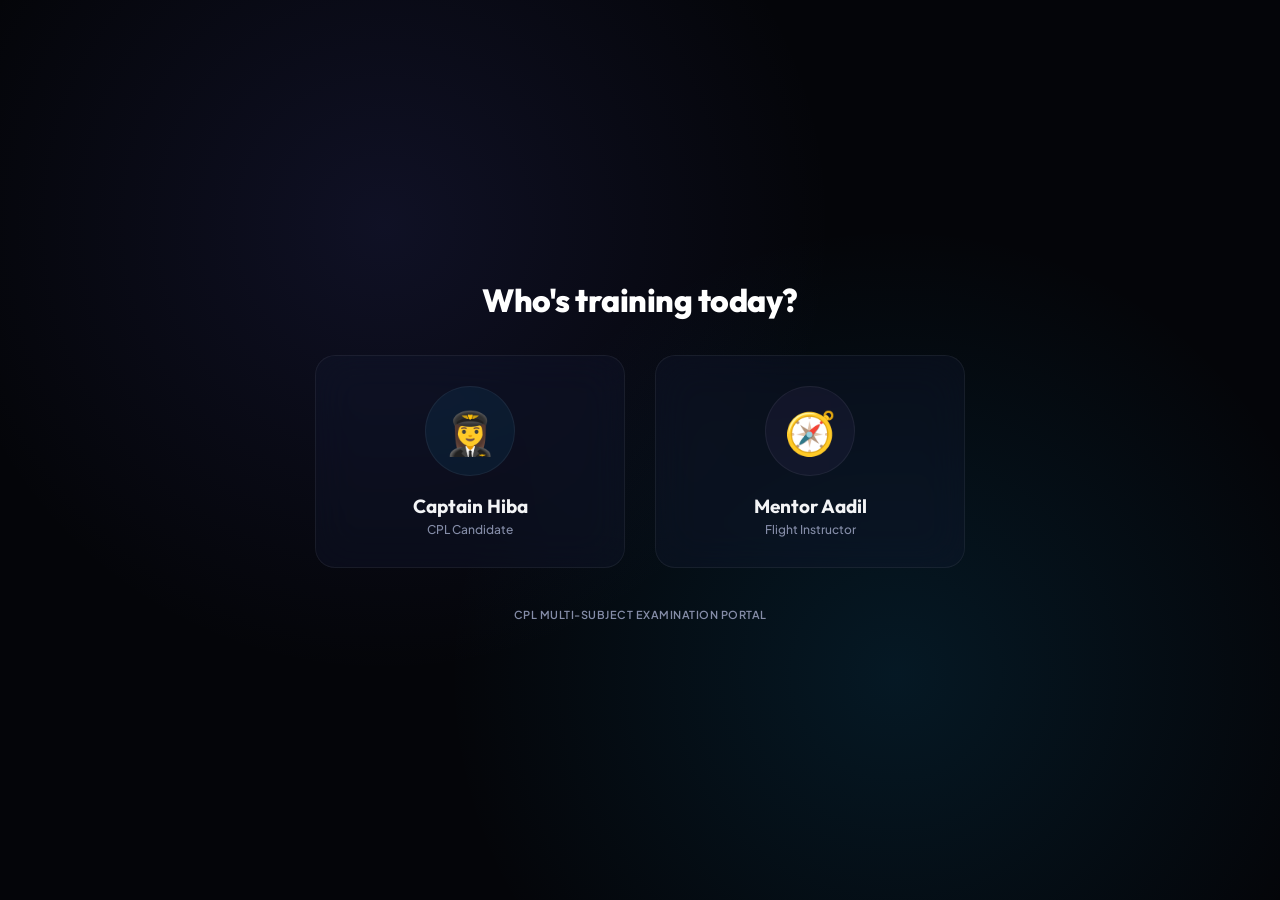
==== index.html @ aece8001 "feat: Met chapter tiles, Take a Test/Read Notes slider, Humidity notes + 25 questions - New Subject " ====
<!DOCTYPE html>
<html lang="en">
<head>
  <meta charset="UTF-8" />
  <meta name="viewport" content="width=device-width, initial-scale=1.0, maximum-scale=1.0" />
  <title>Hiba's CPL Multi-Subject Prep Portal</title>
  <meta name="description" content="Dedicated CPL exam training dashboard for Captain Hiba." />
  <link rel="preconnect" href="https://fonts.googleapis.com" />
  <link href="https://fonts.googleapis.com/css2?family=Outfit:wght@300;400;500;600;700;800&family=Plus+Jakarta+Sans:wght@300;400;500;600;700;800&display=swap" rel="stylesheet" />
  <link rel="stylesheet" href="style.css" />
</head>
<body class="subject-mode-met">

<!-- ───────── 1. PROFILE SELECTION SCREEN ───────── -->
<div class="profile-screen" id="profileScreen">
  <div class="profile-backdrop-blur"></div>
  <div class="profile-content">
    <h1 class="profile-title">Who's training today?</h1>
    <div class="profile-grid">
      <!-- Profile: Captain Hiba -->
      <div class="profile-card" id="profileCardHiba">
        <div class="avatar-wrap hiba-avatar">
          <span class="avatar-emoji">👩‍✈️</span>
        </div>
        <h3 class="profile-name">Captain Hiba</h3>
        <p class="profile-role">CPL Candidate</p>
      </div>

      <!-- Profile: Mentor Aadil -->
      <div class="profile-card" id="profileCardAadil">
        <div class="avatar-wrap aadil-avatar">
          <span class="avatar-emoji">🧭</span>
        </div>
        <h3 class="profile-name">Mentor Aadil</h3>
        <p class="profile-role">Flight Instructor</p>
      </div>
    </div>
    <div class="profile-footer">
      <p>CPL Multi-Subject Examination Portal</p>
    </div>
  </div>
</div>

<!-- ───────── 2. CAPTAIN HIBA'S DASHBOARD ───────── -->
<div class="dashboard-layout hidden" id="hibaDashboard">
  <header class="dash-header">
    <div class="header-profile-badge">
      <span class="badge-avatar">👩‍✈️</span>
      <div>
        <p class="badge-title">Captain Hiba</p>
        <p class="badge-sub">CPL Cockpit Deck</p>
      </div>
    </div>
    <div class="header-actions">
      <button class="settings-gear-btn" id="dashHomeBtn" title="Switch User">🏠 Switch User</button>
      <button class="settings-gear-btn" id="dashSettingsBtn" title="Settings">⚙️ Settings</button>
    </div>
  </header>

  <main class="dash-main">
    <!-- TARGETED BATCH 8 EXAM NOTICE (Top Notification) -->
    <section class="notification-card" id="batch8NoticeCard">
      <div class="nc-badge">📅 TODAY'S FLIGHT TEST</div>
      <h2>Batch 8 Portion Exam</h2>
      <p class="nc-time">Time: July 4, 2026 | 09:00 AM - 11:00 AM (IST)</p>
      
      <div class="exam-countdown-wrapper">
        <p class="cd-title">COUNTDOWN TO DEPARTURE</p>
        <div class="exam-countdown" id="examCountdown">
          <div class="countdown-unit">
            <span class="countdown-val" id="cdHours">00</span>
            <span class="countdown-lbl">Hours</span>
          </div>
          <span class="countdown-separator">:</span>
          <div class="countdown-unit">
            <span class="countdown-val" id="cdMins">00</span>
            <span class="countdown-lbl">Mins</span>
          </div>
          <span class="countdown-separator">:</span>
          <div class="countdown-unit">
            <span class="countdown-val" id="cdSecs">00</span>
            <span class="countdown-lbl">Secs</span>
          </div>
        </div>
      </div>
      <div class="nc-divider"></div>
      
      <div class="nc-portion-grid">
        <div class="nc-portion-item">
          <span class="nc-icon">🧭</span>
          <div>
            <h4>General Navigation (Nav)</h4>
            <p>Sensors &amp; Pressure Instruments, Earth Geometry, Departure, Time, Convergency</p>
          </div>
        </div>
        <div class="nc-portion-item">
          <span class="nc-icon">📜</span>
          <div>
            <h4>Air Regulations (Reg)</h4>
            <p>ICAO Orgs, Conventions, Airworthiness, Personnel Licensing, Rules of the Air, Aerodromes</p>
          </div>
        </div>
        <div class="nc-portion-item">
          <span class="nc-icon">🌦️</span>
          <div>
            <h4>Aviation Meteorology (Met)</h4>
            <p>Atmosphere, Temperature, Air Density</p>
          </div>
        </div>
        <div class="nc-portion-item">
          <span class="nc-icon">🔧</span>
          <div>
            <h4>Technical General (Tech)</h4>
            <p>Vortices, Induced Drag, Wake Turbulence, Ground Effect, Drag Curves, Boundary Layer</p>
          </div>
        </div>
      </div>
      
      <button class="targeted-prep-btn" id="btnTargetedPrep">⚡ Start Targeted Exam Prep</button>
    </section>

    <!-- Quick Overall Metrics -->
    <section class="metrics-grid">
      <div class="metric-card">
        <span class="metric-val" id="dashHibaAccuracy">—</span>
        <span class="metric-lbl">Overall Accuracy</span>
      </div>
      <div class="metric-card">
        <span class="metric-val" id="dashHibaMastery">0 / 0</span>
        <span class="metric-lbl">Total Completed</span>
      </div>
    </section>

    <!-- SELECT STUDY SUBJECT -->
    <section class="subjects-section">
      <h3 class="section-title">Select Study Subject</h3>
      <div class="subjects-grid">
        <div class="subject-card" data-subject="nav" id="subCardNav">
          <div class="sc-avatar nav-subject">🧭</div>
          <h4>Navigation</h4>
          <p class="sc-count" id="subCountNav">30 Questions</p>
        </div>
        <div class="subject-card" data-subject="reg" id="subCardReg">
          <div class="sc-avatar reg-subject">📜</div>
          <h4>Regulations</h4>
          <p class="sc-count" id="subCountReg">30 Questions</p>
        </div>
        <div class="subject-card" data-subject="met" id="subCardMet">
          <div class="sc-avatar met-subject">🌦️</div>
          <h4>Meteorology</h4>
          <p class="sc-count" id="subCountMet">126 Questions</p>
        </div>
        <div class="subject-card" data-subject="tech" id="subCardTech">
          <div class="sc-avatar tech-subject">🔧</div>
          <h4>Technical</h4>
          <p class="sc-count" id="subCountTech">20 Questions</p>
        </div>
      </div>
    </section>

    <!-- CHAPTERS ACCORDION (for non-met subjects) -->
    <section class="chapters-section hidden" id="chaptersSection">
      <h3 class="section-title" id="chaptersTitle">Chapter focus</h3>
      <div class="chapter-chips-grid" id="chapterChipsContainer">
        <!-- Dynamically injected chips -->
      </div>
    </section>
  </main>
</div>

<!-- ───────── 2b. SUBJECT DETAIL VIEW (Met Chapters) ───────── -->
<div class="dashboard-layout hidden" id="subjectDetailPanel">
  <header class="dash-header">
    <button class="back-nav-btn" id="subjectBackBtn">← Back</button>
    <div class="header-profile-badge">
      <span class="badge-avatar" id="subjectDetailIcon">🌦️</span>
      <div>
        <p class="badge-title" id="subjectDetailTitle">Aviation Meteorology</p>
        <p class="badge-sub" id="subjectDetailSub">Select a chapter to study</p>
      </div>
    </div>
    <div class="header-actions">
      <button class="settings-gear-btn" id="subjectDetailHomeBtn">🏠</button>
    </div>
  </header>

  <main class="dash-main subject-detail-main">
    <!-- MODE SLIDER -->
    <div class="mode-slider-wrapper">
      <div class="mode-slider" id="modeSlider">
        <button class="mode-btn active" id="modeTestBtn" data-mode="test">
          <span class="mode-icon">🎯</span>
          <span>Take a Test</span>
        </button>
        <button class="mode-btn" id="modeNotesBtn" data-mode="notes">
          <span class="mode-icon">📖</span>
          <span>Read Notes</span>
        </button>
        <div class="mode-slider-thumb" id="modeSliderThumb"></div>
      </div>
      <p class="mode-hint" id="modeHint">Click a chapter to start a practice test</p>
    </div>

    <!-- CHAPTER TILES GRID -->
    <div class="chapter-tiles-grid" id="chapterTilesGrid">
      <!-- Dynamically injected by JS -->
    </div>
  </main>
</div>

<!-- ───────── 2c. NOTES READER PANEL ───────── -->
<div class="notes-reader-overlay hidden" id="notesReaderPanel">
  <div class="notes-reader-header">
    <button class="notes-reader-back" id="notesReaderBack">← Back to Chapters</button>
    <div class="notes-reader-title-wrap">
      <span class="notes-reader-icon" id="notesReaderIcon">💧</span>
      <div>
        <h2 class="notes-reader-title" id="notesReaderTitle">Humidity</h2>
        <p class="notes-reader-sub">Aviation Meteorology</p>
      </div>
    </div>
    <button class="notes-reader-test-btn" id="notesReaderStartTest">🎯 Take Test on This Chapter</button>
  </div>
  <div class="notes-reader-body" id="notesReaderBody">
    <!-- Content injected by JS -->
  </div>
</div>


<!-- ───────── 3. MENTOR AADIL'S PORTAL ───────── -->
<div class="dashboard-layout hidden" id="aadilDashboard">
  <header class="dash-header">
    <div class="header-profile-badge">
      <span class="badge-avatar">🧭</span>
      <div>
        <p class="badge-title">Mentor Aadil</p>
        <p class="badge-sub">Flight Analytics Console</p>
      </div>
    </div>
    <div class="header-actions">
      <button class="settings-gear-btn" id="mentorHomeBtn" title="Switch User">🏠 Switch User</button>
      <button class="settings-gear-btn" id="mentorSettingsBtn" title="Settings">⚙️ Settings</button>
    </div>
  </header>

  <main class="dash-main">
    <!-- Hiba's Summary Stats -->
    <section class="metrics-grid">
      <div class="metric-card">
        <span class="metric-val" id="mentorAccuracy">—</span>
        <span class="metric-lbl">Hiba's Accuracy</span>
      </div>
      <div class="metric-card">
        <span class="metric-val" id="mentorTotalAttempts">0</span>
        <span class="metric-lbl">Total Attempts</span>
      </div>
      <div class="metric-card">
        <span class="metric-val" id="mentorCorrectAnswers">0</span>
        <span class="metric-lbl">Correct Answers</span>
      </div>
    </section>

    <div class="mentor-details-grid">
      <!-- Performance by Subject -->
      <section class="mentor-section">
        <h3 class="section-title">Accuracy by Subject</h3>
        <div class="chapter-progress-list" id="mentorSubjectList">
          <!-- Dynamically populated by JS -->
        </div>
      </section>

      <!-- Activity Calendar (How often she does this) -->
      <section class="mentor-section">
        <h3 class="section-title">Daily Effort Levels</h3>
        <div class="activity-log-list" id="mentorActivityList">
          <!-- Dynamically populated by JS -->
        </div>
      </section>
    </div>

    <!-- Chronological Question Log -->
    <section class="mentor-section full-width">
      <h3 class="section-title">Hiba's Attempt History Log</h3>
      <div class="table-wrap">
        <table class="history-table">
          <thead>
            <tr>
              <th>Timestamp</th>
              <th>Subject</th>
              <th>Question</th>
              <th>Status</th>
            </tr>
          </thead>
          <tbody id="mentorHistoryBody">
            <!-- Dynamically populated by JS -->
          </tbody>
        </table>
      </div>
    </section>
  </main>
</div>

<!-- ───────── 4. EXAMINATION SYSTEM ───────── -->
<div class="app-shell hidden" id="examPanel">

  <!-- TOP BAR -->
  <header class="topbar">
    <button class="hamburger" id="hamburger" aria-label="Open menu">
      <span></span><span></span><span></span>
    </button>
    <div class="topbar-title">
      <span id="subjectLabel">Meteorology</span>
      <span class="divider">/</span>
      <span id="sectionLabel">All Chapters</span>
    </div>
    <button class="home-icon-btn" id="exitExamBtn" title="Back to Dashboard">🏠</button>
    <button class="settings-gear-btn icon-only" id="examSettingsBtn" title="Settings">⚙️</button>
    <div class="topbar-score">
      <span id="topScore">0/0</span>
    </div>
  </header>

  <!-- PROGRESS BAR -->
  <div class="progress-wrap">
    <div class="progress-bar" id="progressBar"></div>
  </div>

  <!-- MAIN CONTENT -->
  <main class="main-content">

    <!-- QUESTION PANEL -->
    <section class="question-panel" id="questionPanel">
      <div class="q-meta">
        <span class="q-badge" id="qBadge">Q 1</span>
        <span class="q-topic-tag" id="qTopicTag">Atmosphere</span>
      </div>

      <p class="question-text" id="questionText">Loading question…</p>

      <div class="options-list" id="optionsList">
        <!-- Options injected by JS -->
      </div>

      <div class="feedback-strip" id="feedbackStrip" style="display:none"></div>

      <div class="action-row">
        <button class="btn-skip" id="skipBtn">⏭ Skip Question</button>
        <button class="btn-next" id="nextBtn" style="display:none">Next Question →</button>
      </div>
    </section>

    <!-- NOTES PANEL (explains correct answer) -->
    <aside class="notes-panel" id="notesPanel" style="display:none">
      <div class="notes-header">
        <span>📝 Explanatory flight log notes</span>
        <button class="notes-close" id="notesClose">✕</button>
      </div>
      <div class="notes-body" id="notesBody"></div>
    </aside>

  </main>

  <!-- STATS BAR (bottom on mobile) -->
  <footer class="stats-bar">
    <div class="stat-item">
      <span class="stat-val" id="statAnswered">0</span>
      <span class="stat-lbl">Attempted</span>
    </div>
    <div class="stat-item correct">
      <span class="stat-val" id="statCorrect">0</span>
      <span class="stat-lbl">Correct ✓</span>
    </div>
    <div class="stat-item wrong">
      <span class="stat-val" id="statWrong">0</span>
      <span class="stat-lbl">Wrong ✗</span>
    </div>
    <div class="stat-item skip">
      <span class="stat-val" id="statSkipped">0</span>
      <span class="stat-lbl">Skipped</span>
    </div>
  </footer>

  <!-- Floating Reset & Shuffle Button -->
  <button class="float-reset-btn" id="floatResetBtn" title="Reset & Shuffle Session">🔄 Reset &amp; Shuffle</button>
</div>

<!-- ───────── 5. COCKPIT SETTINGS MODAL ───────── -->
<div class="modal-overlay hidden" id="settingsModal">
  <div class="modal-content">
    <div class="modal-header">
      <h3>🛠️ Cockpit Settings</h3>
      <button class="modal-close" id="settingsCloseBtn">✕</button>
    </div>
    <div class="modal-body">
      <!-- Connection Status -->
      <div class="setting-item">
        <span class="setting-label">API Server Status</span>
        <div class="connection-status status-checking" id="connectionStatus">
          <span class="status-dot"></span>
          <span class="status-text">Checking...</span>
        </div>
      </div>
      
      <!-- General actions -->
      <div class="setting-item">
        <span class="setting-label">Profile Operations</span>
        <button class="setting-action-btn" id="settingsSwitchProfileBtn">⇄ Switch User Profile</button>
      </div>

      <div class="setting-item">
        <span class="setting-label">Session Operations</span>
        <button class="setting-action-btn" id="settingsResetBtn">🔄 Reset &amp; Shuffle Active Session</button>
      </div>

      <!-- Danger zone -->
      <div class="setting-item danger-zone">
        <span class="setting-label">Danger Zone</span>
        <button class="setting-action-btn btn-danger" id="settingsHardResetBtn">⚠️ Hard Reset Local Progress</button>
        <button class="setting-action-btn btn-danger hidden" id="settingsClearServerLogsBtn">⚠️ Clear Server Activity Logs</button>
      </div>
    </div>
  </div>
</div>

<!-- ───────── OVERLAY NAVIGATION FOR EXAM SIDEBAR ───────── -->
<div class="overlay" id="overlay"></div>
<nav class="sidebar" id="sidebar">
  <div class="sidebar-header">
    <div class="logo-mark">🌦️</div>
    <div>
      <p class="sidebar-title">CPL Prep Deck</p>
      <p class="sidebar-sub">Captain Hiba's Flight Deck</p>
    </div>
    <button class="close-btn" id="examSidebarClose" aria-label="Close menu">✕</button>
  </div>

  <div class="sidebar-score-card">
    <div class="sc-row">
      <span>Active Session Score</span><span id="nav-score">0 / 0</span>
    </div>
    <div class="sc-row">
      <span>Accuracy Rate</span><span id="nav-acc">—</span>
    </div>
    <div class="sc-row">
      <span>Winning Target</span><span class="pass-badge">70% Minimum</span>
    </div>
  </div>

  <div id="sectionContainer">
    <p class="section-label" id="sectionHeader">CHAPTERS</p>
    <ul class="nav-list" id="examNavList">
      <!-- Injected programmatically based on active subject -->
    </ul>
  </div>

  <p class="section-label">FILTER BY TOPIC</p>
  <div id="examTopicFilters" class="topic-chips"></div>

  <div class="sidebar-footer">
    <button class="home-nav-btn" id="examHomeBtn">🏠 Main Dashboard</button>
    <button class="reset-btn" id="examResetBtn">🔄 Reset Session</button>
  </div>
</nav>

<script src="questions.js"></script>
<script src="app.js"></script>
</body>
</html>
---- style.css ----
/* ────────────────────────────────────────────────────────
   CAPTAIN HIBA'S CPL PREP — SLEEK GLASSMORPHIC STYLES
   ──────────────────────────────────────────────────────── */

*, *::before, *::after { 
  box-sizing: border-box; 
  margin: 0; 
  padding: 0; 
}

/* --- THEME DESIGN SYSTEM --- */
:root {
  --font-title: 'Outfit', 'Plus Jakarta Sans', sans-serif;
  --font-body: 'Plus Jakarta Sans', sans-serif;
  
  --bg-gradient: linear-gradient(145deg, #05060d 0%, #0c0f20 100%);
  --surface: rgba(10, 14, 28, 0.7);
  --card: rgba(18, 23, 46, 0.6);
  --card-hover: rgba(26, 32, 64, 0.8);
  --border: rgba(255, 255, 255, 0.06);
  --border-active: rgba(255, 255, 255, 0.12);
  
  --text: #f3f4f6;
  --muted: #858da8;
  --glass-blur: blur(20px);
  
  --green: #10b981;
  --green-glow: rgba(16, 185, 129, 0.15);
  --red: #ef4444;
  --red-glow: rgba(239, 68, 68, 0.15);
  --yellow: #f59e0b;
  --amber-glow: rgba(245, 158, 11, 0.12);
  
  --radius-lg: 20px;
  --radius-md: 14px;
  --radius-sm: 10px;
  
  --topbar-h: 64px;
  --stats-h: 70px;
  --prog-h: 5px;
  
  --accent: #0ea5e9;
  --accent-rgb: 14, 165, 233;
  --accent-gradient: linear-gradient(135deg, #0ea5e9 0%, #22d3ee 100%);
  --accent-glow: rgba(14, 165, 233, 0.25);
}

/* --- CORE ELEMENTS --- */
html, body { 
  height: 100dvh; 
  background: #04050a;
  background-image: var(--bg-gradient);
  color: var(--text); 
  font-family: var(--font-body); 
  overflow: hidden; 
  -webkit-font-smoothing: antialiased;
}

.hidden {
  display: none !important;
}

/* --- SCROLLBAR --- */
::-webkit-scrollbar {
  width: 6px;
  height: 6px;
}
::-webkit-scrollbar-track {
  background: transparent;
}
::-webkit-scrollbar-thumb {
  background: rgba(255, 255, 255, 0.1);
  border-radius: 10px;
}
::-webkit-scrollbar-thumb:hover {
  background: rgba(255, 255, 255, 0.2);
}

/* ── 1. PROFILE SELECTION SCREEN ── */
.profile-screen {
  position: fixed;
  inset: 0;
  z-index: 100;
  display: flex;
  justify-content: center;
  align-items: center;
  padding: 20px;
  background: #040509;
}

.profile-backdrop-blur {
  position: absolute;
  inset: 0;
  background: radial-gradient(circle at 30% 25%, rgba(99, 102, 241, 0.12) 0%, transparent 40%),
              radial-gradient(circle at 70% 75%, rgba(14, 165, 233, 0.12) 0%, transparent 40%);
  z-index: 1;
}

.profile-content {
  position: relative;
  z-index: 2;
  width: 100%;
  max-width: 650px;
  text-align: center;
  animation: scaleUp 0.4s cubic-bezier(0.16, 1, 0.3, 1);
}

@keyframes scaleUp {
  from { opacity: 0; transform: scale(0.95) translateY(10px); }
  to { opacity: 1; transform: scale(1) translateY(0); }
}

.profile-title {
  font-family: var(--font-title);
  font-size: 32px;
  font-weight: 800;
  margin-bottom: 35px;
  letter-spacing: -0.5px;
  color: #ffffff;
}

.profile-grid {
  display: grid;
  grid-template-columns: 1fr 1fr;
  gap: 30px;
  margin-bottom: 40px;
}

@media (max-width: 480px) {
  .profile-grid {
    grid-template-columns: 1fr;
    gap: 20px;
  }
  .profile-title {
    font-size: 26px;
  }
}

.profile-card {
  background: rgba(22, 28, 54, 0.3);
  border: 1px solid var(--border);
  border-radius: var(--radius-lg);
  padding: 30px 20px;
  cursor: pointer;
  transition: all 0.3s cubic-bezier(0.25, 0.8, 0.25, 1);
  display: flex;
  flex-direction: column;
  align-items: center;
  backdrop-filter: var(--glass-blur);
}

.profile-card:hover {
  transform: translateY(-8px);
  background: rgba(30, 38, 73, 0.5);
  box-shadow: 0 15px 30px rgba(0,0,0,0.3);
}

#profileCardHiba:hover {
  border-color: rgba(14, 165, 233, 0.5);
  box-shadow: 0 15px 30px rgba(14, 165, 233, 0.15);
}
#profileCardAadil:hover {
  border-color: rgba(124, 92, 191, 0.5);
  box-shadow: 0 15px 30px rgba(124, 92, 191, 0.15);
}

.avatar-wrap {
  width: 90px;
  height: 90px;
  border-radius: 50%;
  background: rgba(255, 255, 255, 0.03);
  border: 1.5px solid var(--border);
  display: flex;
  justify-content: center;
  align-items: center;
  margin-bottom: 18px;
  transition: all 0.3s ease;
}
.profile-card:hover .avatar-wrap {
  transform: scale(1.05);
  border-color: rgba(255,255,255,0.25);
}

.hiba-avatar {
  background: rgba(14, 165, 233, 0.08);
}
.aadil-avatar {
  background: rgba(124, 92, 191, 0.08);
}

.avatar-emoji {
  font-size: 42px;
}

.profile-name {
  font-family: var(--font-title);
  font-size: 19px;
  font-weight: 700;
  color: var(--text);
  margin-bottom: 4px;
}

.profile-role {
  font-size: 12px;
  color: var(--muted);
  font-weight: 500;
}

.profile-footer {
  font-size: 11px;
  color: var(--muted);
  letter-spacing: 0.5px;
  text-transform: uppercase;
  font-weight: 600;
}


/* ── 2. DASHBOARD LAYOUTS (HIBA & AADIL) ── */
.dashboard-layout {
  display: flex;
  flex-direction: column;
  height: 100dvh;
  overflow-y: auto;
  padding: 24px 20px;
  max-width: 800px;
  width: 100%;
  margin: 0 auto;
  animation: fadeIn 0.4s ease;
}

@keyframes fadeIn {
  from { opacity: 0; }
  to { opacity: 1; }
}

.dash-header {
  display: flex;
  justify-content: space-between;
  align-items: center;
  margin-bottom: 30px;
  flex-shrink: 0;
}

.header-profile-badge {
  display: flex;
  align-items: center;
  gap: 12px;
}
.badge-avatar {
  font-size: 32px;
  width: 48px;
  height: 48px;
  background: rgba(255,255,255,0.03);
  border: 1px solid var(--border);
  border-radius: 50%;
  display: flex;
  align-items: center;
  justify-content: center;
}
.badge-title {
  font-family: var(--font-title);
  font-size: 16px;
  font-weight: 700;
  color: var(--text);
}
.badge-sub {
  font-size: 11px;
  color: var(--muted);
}

.header-actions {
  display: flex;
  align-items: center;
  gap: 8px;
}

.settings-gear-btn {
  background: rgba(255, 255, 255, 0.04);
  border: 1px solid var(--border);
  color: var(--muted);
  font-family: var(--font-body);
  font-size: 12px;
  font-weight: 600;
  padding: 8px 14px;
  border-radius: var(--radius-sm);
  cursor: pointer;
  transition: all 0.2s;
  display: flex;
  align-items: center;
  gap: 6px;
}
.settings-gear-btn:hover {
  background: rgba(255, 255, 255, 0.08);
  color: var(--text);
  border-color: rgba(255, 255, 255, 0.2);
}
.settings-gear-btn.icon-only {
  padding: 8px;
  font-size: 14px;
  width: 34px;
  height: 34px;
  justify-content: center;
  border-radius: 50%;
}

.dash-main {
  display: flex;
  flex-direction: column;
  gap: 24px;
  flex: 1;
}

/* ── TARGETED BATCH 8 EXAM NOTICE CARD ── */
.notification-card {
  position: relative;
  background: rgba(245, 158, 11, 0.05);
  border: 1.5px solid rgba(245, 158, 11, 0.2);
  border-radius: var(--radius-lg);
  padding: 30px;
  overflow: hidden;
  backdrop-filter: var(--glass-blur);
  box-shadow: 0 10px 30px rgba(245, 158, 11, 0.03);
}
.nc-badge {
  display: inline-block;
  font-size: 10px;
  font-weight: 800;
  background: rgba(245, 158, 11, 0.12);
  color: var(--yellow);
  padding: 4px 12px;
  border-radius: 20px;
  margin-bottom: 12px;
  border: 1px solid rgba(245, 158, 11, 0.15);
}
.notification-card h2 {
  font-family: var(--font-title);
  font-size: 23px;
  font-weight: 800;
  margin-bottom: 4px;
  color: #ffffff;
}
.nc-time {
  font-size: 12px;
  color: var(--muted);
  font-weight: 500;
  margin-bottom: 18px;
}
.nc-divider {
  height: 1px;
  background: rgba(255, 255, 255, 0.06);
  margin-bottom: 18px;
}
.nc-portion-grid {
  display: grid;
  grid-template-columns: 1fr 1fr;
  gap: 16px;
  margin-bottom: 24px;
}
@media (max-width: 560px) {
  .nc-portion-grid {
    grid-template-columns: 1fr;
    gap: 12px;
  }
}
.nc-portion-item {
  display: flex;
  gap: 12px;
  align-items: flex-start;
}
.nc-icon {
  font-size: 20px;
  margin-top: 2px;
}
.nc-portion-item h4 {
  font-family: var(--font-title);
  font-size: 13.5px;
  font-weight: 700;
  color: var(--text);
  margin-bottom: 2px;
}
.nc-portion-item p {
  font-size: 11px;
  line-height: 1.4;
  color: var(--muted);
}
.targeted-prep-btn {
  width: 100%;
  background: linear-gradient(135deg, #f59e0b 0%, #d97706 100%);
  border: none;
  color: #ffffff;
  font-family: var(--font-body);
  font-size: 13.5px;
  font-weight: 700;
  padding: 13px;
  border-radius: var(--radius-md);
  cursor: pointer;
  box-shadow: 0 4px 15px rgba(245, 158, 11, 0.2);
  transition: all 0.2s;
  animation: pulseButton 2s infinite;
}
.targeted-prep-btn:hover {
  transform: translateY(-2px);
  filter: brightness(1.1);
  box-shadow: 0 6px 20px rgba(245, 158, 11, 0.3);
}

@keyframes pulseButton {
  0% { box-shadow: 0 0 0 0 rgba(245, 158, 11, 0.4); }
  70% { box-shadow: 0 0 0 8px rgba(245, 158, 11, 0); }
  100% { box-shadow: 0 0 0 0 rgba(245, 158, 11, 0); }
}

/* Metrics Grid */
.metrics-grid {
  display: grid;
  grid-template-columns: repeat(auto-fit, minmax(180px, 1fr));
  gap: 16px;
}
.metric-card {
  background: var(--card);
  border: 1px solid var(--border);
  border-radius: var(--radius-md);
  padding: 20px;
  text-align: center;
  backdrop-filter: var(--glass-blur);
}
.metric-val {
  display: block;
  font-family: var(--font-title);
  font-size: 32px;
  font-weight: 800;
  color: var(--accent);
  margin-bottom: 4px;
}
.metric-lbl {
  font-size: 10px;
  text-transform: uppercase;
  letter-spacing: 0.8px;
  color: var(--muted);
  font-weight: 600;
}

/* ── SELECT STUDY SUBJECT ── */
.subjects-section {
  background: var(--card);
  border: 1px solid var(--border);
  border-radius: var(--radius-lg);
  padding: 24px;
  backdrop-filter: var(--glass-blur);
}
.section-title {
  font-family: var(--font-title);
  font-size: 14px;
  font-weight: 700;
  color: var(--text);
  margin-bottom: 18px;
  text-transform: uppercase;
  letter-spacing: 0.5px;
  border-bottom: 1px solid var(--border);
  padding-bottom: 10px;
}

.subjects-grid {
  display: grid;
  grid-template-columns: repeat(2, 1fr);
  gap: 14px;
}
@media (max-width: 480px) {
  .subjects-grid {
    grid-template-columns: 1fr;
    gap: 12px;
  }
}

.subject-card {
  background: rgba(255,255,255,0.012);
  border: 1px solid var(--border);
  border-radius: var(--radius-md);
  padding: 22px 14px;
  text-align: center;
  cursor: pointer;
  transition: all 0.25s cubic-bezier(0.25, 0.8, 0.25, 1);
  display: flex;
  flex-direction: column;
  align-items: center;
}
.subject-card:hover {
  transform: translateY(-5px);
  background: rgba(255,255,255,0.03);
}

.sc-avatar {
  width: 54px;
  height: 54px;
  border-radius: 50%;
  display: flex;
  align-items: center;
  justify-content: center;
  font-size: 26px;
  margin-bottom: 12px;
  border: 1px solid rgba(255,255,255,0.06);
}
.subject-card h4 {
  font-family: var(--font-title);
  font-size: 14.5px;
  font-weight: 700;
  color: var(--text);
  margin-bottom: 3px;
}
.sc-count {
  font-size: 11px;
  color: var(--muted);
  font-weight: 500;
}

/* Custom subject colors */
.nav-subject { background: rgba(99, 102, 241, 0.08); border-color: rgba(99, 102, 241, 0.15); }
.reg-subject { background: rgba(16, 185, 129, 0.08); border-color: rgba(16, 185, 129, 0.15); }
.met-subject { background: rgba(14, 165, 233, 0.08); border-color: rgba(14, 165, 233, 0.15); }
.tech-subject { background: rgba(245, 158, 11, 0.08); border-color: rgba(245, 158, 11, 0.15); }

#subCardNav:hover { border-color: rgba(99, 102, 241, 0.35); }
#subCardReg:hover { border-color: rgba(16, 185, 129, 0.35); }
#subCardMet:hover { border-color: rgba(14, 165, 233, 0.35); }
#subCardTech:hover { border-color: rgba(245, 158, 11, 0.35); }

.subject-card.active {
  background: rgba(255,255,255,0.04);
}
#subCardNav.active { border-color: #6366f1; box-shadow: 0 4px 15px rgba(99, 102, 241, 0.08); }
#subCardReg.active { border-color: #10b981; box-shadow: 0 4px 15px rgba(16, 185, 129, 0.08); }
#subCardMet.active { border-color: #0ea5e9; box-shadow: 0 4px 15px rgba(14, 165, 233, 0.08); }
#subCardTech.active { border-color: #f59e0b; box-shadow: 0 4px 15px rgba(245, 158, 11, 0.08); }

/* Chapters accordion Section */
.chapters-section {
  background: var(--card);
  border: 1px solid var(--border);
  border-radius: var(--radius-lg);
  padding: 24px;
  backdrop-filter: var(--glass-blur);
  animation: fadeUp 0.3s ease;
}

/* Chapter Chips Grid on Dashboard */
.chapter-chips-grid {
  display: flex;
  flex-direction: column;
  gap: 8px;
}
.chapter-chips-grid .chip {
  width: 100%;
  text-align: left;
  background: rgba(255,255,255,0.02);
  border: 1px solid var(--border);
  color: var(--muted);
  font-family: var(--font-body);
  padding: 12px 18px;
  border-radius: var(--radius-md);
  font-size: 13px;
  cursor: pointer;
  transition: all 0.2s;
}
.chapter-chips-grid .chip:hover {
  background: rgba(255,255,255,0.05);
  color: var(--text);
  border-color: rgba(255,255,255,0.15);
  transform: translateX(4px);
}


/* ── 3. MENTOR PORTAL STYLING (AADIL) ── */
.mentor-details-grid {
  display: grid;
  grid-template-columns: 1.2fr 1fr;
  gap: 16px;
}

@media (max-width: 768px) {
  .mentor-details-grid {
    grid-template-columns: 1fr;
  }
}

.mentor-section.full-width {
  grid-column: 1 / -1;
}

/* Chapter progress list */
.chapter-progress-list {
  display: flex;
  flex-direction: column;
  gap: 16px;
}
.progress-row {
  display: flex;
  flex-direction: column;
  gap: 6px;
}
.progress-details {
  display: flex;
  justify-content: space-between;
  font-size: 12px;
}
.progress-details span:first-child {
  color: var(--text);
  font-weight: 600;
}
.progress-details span:last-child {
  color: var(--muted);
}
.progress-track {
  height: 8px;
  background: rgba(255,255,255,0.03);
  border: 1px solid var(--border);
  border-radius: 10px;
  overflow: hidden;
}
.progress-fill {
  height: 100%;
  background: var(--accent-gradient);
  border-radius: 10px;
}

/* Activity Calendar list */
.activity-log-list {
  display: flex;
  flex-direction: column;
  gap: 10px;
  max-height: 240px;
  overflow-y: auto;
}
.activity-item {
  display: flex;
  justify-content: space-between;
  align-items: center;
  padding: 10px 12px;
  background: rgba(255,255,255,0.02);
  border: 1px solid var(--border);
  border-radius: var(--radius-sm);
  font-size: 12px;
}
.activity-item span:first-child {
  color: var(--text);
  font-weight: 600;
}
.activity-badge {
  font-size: 10.5px;
  background: rgba(14, 165, 233, 0.1);
  color: var(--accent);
  padding: 2px 8px;
  border-radius: 20px;
  border: 1px solid rgba(14, 165, 233, 0.2);
}

/* History table */
.table-wrap {
  overflow-x: auto;
  max-height: 380px;
  overflow-y: auto;
  border: 1px solid var(--border);
  border-radius: var(--radius-sm);
  background: rgba(255,255,255,0.01);
}
.history-table {
  width: 100%;
  border-collapse: collapse;
  text-align: left;
  font-size: 12px;
}
.history-table th, .history-table td {
  padding: 12px 14px;
  border-bottom: 1px solid var(--border);
}
.history-table th {
  background: rgba(255,255,255,0.03);
  color: var(--text);
  font-weight: 700;
  font-family: var(--font-title);
  position: sticky;
  top: 0;
  z-index: 5;
}
.history-table tbody tr:hover {
  background: rgba(255,255,255,0.02);
}

.date-col {
  white-space: nowrap;
  color: var(--muted);
}
.chap-col {
  color: var(--accent);
  font-weight: 600;
}
.question-col {
  color: var(--text);
  max-width: 320px;
  text-overflow: ellipsis;
  overflow: hidden;
  white-space: nowrap;
}
.status-col {
  text-align: right;
}

.log-badge {
  display: inline-block;
  font-size: 10px;
  font-weight: 700;
  padding: 2px 8px;
  border-radius: 20px;
}
.log-badge.correct {
  background: rgba(16, 185, 129, 0.1);
  color: #34d399;
  border: 1px solid rgba(16, 185, 129, 0.2);
}
.log-badge.wrong {
  background: rgba(239, 68, 68, 0.1);
  color: #f87171;
  border: 1px solid rgba(239, 68, 68, 0.2);
}
.log-badge.skip {
  background: rgba(255,255,255,0.05);
  color: var(--muted);
  border: 1px solid var(--border);
}


/* ── 4. APP SHELL & EXAM PANELS ── */
.app-shell {
  display: flex; 
  flex-direction: column; 
  height: 100dvh;
  overflow: hidden;
}

/* ── TOPBAR ── */
.topbar {
  height: var(--topbar-h); 
  display: flex; 
  align-items: center;
  padding: 0 16px; 
  gap: 12px;
  background: rgba(11, 15, 30, 0.5);
  border-bottom: 1px solid var(--border);
  flex-shrink: 0;
  backdrop-filter: var(--glass-blur);
}
.hamburger {
  display: flex; 
  flex-direction: column; 
  gap: 5px; 
  background: none;
  border: none; 
  cursor: pointer; 
  padding: 8px; 
  border-radius: 8px;
}
.hamburger span {
  display: block; 
  width: 20px; 
  height: 2px; 
  background: var(--text);
  border-radius: 2px; 
  transition: all 0.3s;
}
.topbar-title {
  flex: 1; 
  font-size: 14px; 
  font-weight: 700;
  display: flex;
  align-items: center;
  gap: 8px;
  overflow: hidden;
  white-space: nowrap;
}
.topbar-title #subjectLabel {
  background: var(--accent-gradient);
  -webkit-background-clip: text; 
  -webkit-text-fill-color: transparent;
  font-family: var(--font-title);
  font-weight: 800;
  font-size: 14.5px;
}
.topbar-title .divider {
  color: rgba(255,255,255,0.15);
  font-weight: 300;
}
.topbar-title #sectionLabel {
  color: var(--muted);
  font-size: 12px;
  font-weight: 500;
  text-overflow: ellipsis;
  overflow: hidden;
}

.home-icon-btn {
  background: rgba(255, 255, 255, 0.03);
  border: 1px solid var(--border);
  color: var(--text);
  font-size: 14px;
  width: 34px;
  height: 34px;
  border-radius: 50%;
  display: flex;
  align-items: center;
  justify-content: center;
  cursor: pointer;
  transition: all 0.2s;
}
.home-icon-btn:hover {
  background: rgba(255, 255, 255, 0.07);
  transform: scale(1.05);
}

.topbar-score {
  font-size: 11.5px; 
  font-weight: 700; 
  color: var(--accent);
  background: var(--accent-glow); 
  padding: 4px 12px; 
  border-radius: 20px;
  border: 1px solid rgba(var(--accent-rgb), 0.15);
}

/* ── PROGRESS ── */
.progress-wrap {
  height: var(--prog-h); 
  background: rgba(255,255,255,0.02); 
  flex-shrink: 0;
}
.progress-bar {
  height: 100%; 
  width: 0%;
  background: var(--accent-gradient);
  transition: width 0.4s cubic-bezier(0.4, 0, 0.2, 1);
  box-shadow: 0 0 8px var(--accent);
}

/* ── MAIN CONTENT ── */
.main-content {
  flex: 1; 
  overflow-y: auto; 
  padding: 16px; 
  display: flex;
  flex-direction: column; 
  gap: 16px;
  max-width: 720px;
  width: 100%;
  margin: 0 auto;
  -webkit-overflow-scrolling: touch;
}

/* ── QUESTION PANEL ── */
.question-panel {
  background: var(--card); 
  border: 1px solid var(--border);
  border-radius: var(--radius-lg); 
  padding: 22px;
  backdrop-filter: var(--glass-blur);
  box-shadow: 0 10px 30px rgba(0, 0, 0, 0.2);
  animation: fadeUp 0.4s cubic-bezier(0.16, 1, 0.3, 1);
}
@keyframes fadeUp {
  from { opacity: 0; transform: translateY(16px); }
  to { opacity: 1; transform: translateY(0); }
}

.q-meta { 
  display: flex; 
  align-items: center; 
  gap: 8px; 
  margin-bottom: 16px; 
}
.q-badge {
  font-size: 10px; 
  font-weight: 700; 
  letter-spacing: 0.5px;
  background: var(--accent-gradient);
  color: #fff; 
  padding: 3px 12px; 
  border-radius: 20px;
  box-shadow: 0 2px 8px var(--accent-glow);
}
.q-topic-tag {
  font-size: 10px; 
  color: var(--muted);
  background: rgba(255,255,255,0.03); 
  border: 1px solid var(--border);
  padding: 2px 12px; 
  border-radius: 20px;
}

.question-text {
  font-size: 16px; 
  font-weight: 600; 
  line-height: 1.6;
  color: var(--text); 
  margin-bottom: 22px;
}

/* ── OPTIONS ── */
.options-list { 
  display: flex; 
  flex-direction: column; 
  gap: 12px; 
}

.option-btn {
  display: flex; 
  align-items: center; 
  gap: 14px;
  background: rgba(255, 255, 255, 0.02); 
  border: 1.5px solid var(--border);
  border-radius: var(--radius-md); 
  padding: 14px 18px;
  font-size: 13.5px; 
  color: var(--text); 
  cursor: pointer; 
  text-align: left;
  transition: all 0.2s cubic-bezier(0.4, 0, 0.2, 1); 
  width: 100%; 
  font-family: var(--font-body);
  line-height: 1.5;
}
.option-btn:hover:not(:disabled) {
  background: rgba(255, 255, 255, 0.05);
  border-color: rgba(255, 255, 255, 0.2);
  transform: translateX(4px);
}
.option-btn:active:not(:disabled) {
  transform: scale(0.99) translateX(4px);
}

.option-letter {
  flex-shrink: 0;
  width: 26px; 
  height: 26px; 
  border-radius: 50%;
  background: rgba(255, 255, 255, 0.04); 
  border: 1px solid var(--border);
  display: flex; 
  align-items: center; 
  justify-content: center;
  font-size: 11px; 
  font-weight: 800; 
  color: var(--muted);
  transition: all 0.2s;
}
.option-btn:hover .option-letter {
  background: rgba(255,255,255,0.08);
  color: var(--text);
}

/* Answer states */
.option-btn.correct {
  background: rgba(16, 185, 129, 0.08);
  border-color: var(--green);
  color: #a7f3d0;
  box-shadow: 0 0 15px rgba(16, 185, 129, 0.05);
}
.option-btn.correct .option-letter {
  background: var(--green);
  border-color: transparent;
  color: #022c22;
}

.option-btn.wrong {
  background: rgba(239, 68, 68, 0.08);
  border-color: var(--red);
  color: #fca5a5;
}
.option-btn.wrong .option-letter {
  background: var(--red);
  border-color: transparent;
  color: #450a0a;
}

.option-btn.reveal {
  opacity: 0.45;
}

.option-btn:disabled {
  cursor: default;
}

/* ── ACTION ROW ── */
.action-row { 
  display: flex; 
  margin-top: 24px; 
  justify-content: flex-end; 
}
.btn-skip, .btn-next {
  font-family: var(--font-body);
  padding: 12px 24px; 
  border-radius: var(--radius-md);
  font-size: 12.5px; 
  font-weight: 700; 
  cursor: pointer; 
  transition: all 0.2s;
}
.btn-skip {
  background: transparent; 
  border: 1px solid var(--border); 
  color: var(--muted);
}
.btn-skip:hover {
  background: rgba(255,255,255,0.03);
  color: var(--text);
  border-color: rgba(255,255,255,0.15);
}
.btn-next {
  background: var(--accent-gradient); 
  border: none; 
  color: #fff;
  box-shadow: 0 4px 12px var(--accent-glow);
  animation: pulseIn 0.3s ease;
}
.btn-next:hover {
  filter: brightness(1.1);
  transform: translateY(-2px);
  box-shadow: 0 6px 15px var(--accent-glow);
}

/* ── FEEDBACK STRIP ── */
.feedback-strip {
  margin-top: 20px; 
  padding: 14px 16px; 
  border-radius: var(--radius-md);
  font-size: 13px; 
  line-height: 1.5;
  animation: fadeIn 0.3s ease;
}
.fb-correct {
  background: var(--green-glow);
  border: 1px solid rgba(16, 185, 129, 0.2);
  color: #6ee7b7;
}
.fb-wrong {
  background: var(--red-glow);
  border: 1px solid rgba(239, 68, 68, 0.2);
  color: #fca5a5;
}

/* ── NOTES PANEL ── */
.notes-panel {
  background: var(--card); 
  border: 1px solid var(--border);
  border-radius: var(--radius-lg); 
  padding: 20px;
  backdrop-filter: var(--glass-blur);
  box-shadow: 0 10px 30px rgba(0, 0, 0, 0.2);
  animation: fadeUp 0.4s cubic-bezier(0.16, 1, 0.3, 1);
}
.notes-header {
  display: flex; 
  justify-content: space-between; 
  align-items: center;
  font-family: var(--font-title);
  font-size: 13px; 
  font-weight: 700; 
  color: var(--accent);
  padding-bottom: 12px;
  border-bottom: 1px solid var(--border);
  margin-bottom: 14px;
}
.notes-close {
  background: none; 
  border: none; 
  color: var(--muted); 
  cursor: pointer;
  font-size: 14px;
}
.notes-body {
  font-size: 13px; 
  line-height: 1.6; 
  color: var(--text);
}

/* ── 5. COCKPIT SETTINGS MODAL ── */
.modal-overlay {
  position: fixed;
  inset: 0;
  z-index: 150;
  display: flex;
  justify-content: center;
  align-items: center;
  background: rgba(2, 4, 12, 0.75);
  backdrop-filter: blur(8px);
  animation: fadeIn 0.2s ease-out;
  padding: 16px;
}

.modal-content {
  width: 100%;
  max-width: 450px;
  background: var(--card);
  border: 1.5px solid var(--border);
  border-radius: var(--radius-lg);
  padding: 24px;
  backdrop-filter: var(--glass-blur);
  box-shadow: 0 15px 40px rgba(0, 0, 0, 0.5);
  animation: modalScaleUp 0.3s cubic-bezier(0.16, 1, 0.3, 1);
}

@keyframes modalScaleUp {
  from { opacity: 0; transform: scale(0.96) translateY(8px); }
  to { opacity: 1; transform: scale(1) translateY(0); }
}

.modal-header {
  display: flex;
  justify-content: space-between;
  align-items: center;
  border-bottom: 1.5px solid var(--border);
  padding-bottom: 12px;
  margin-bottom: 18px;
}
.modal-header h3 {
  font-family: var(--font-title);
  font-size: 17px;
  font-weight: 800;
  color: #ffffff;
}
.modal-close {
  background: rgba(255,255,255,0.03);
  border: 1px solid var(--border);
  color: var(--muted);
  font-size: 11px;
  cursor: pointer;
  width: 26px;
  height: 26px;
  border-radius: 50%;
  display: flex;
  justify-content: center;
  align-items: center;
  transition: all 0.2s;
}
.modal-close:hover {
  color: var(--text);
  border-color: rgba(255,255,255,0.2);
  background: rgba(255,255,255,0.07);
}

.modal-body {
  display: flex;
  flex-direction: column;
  gap: 16px;
}

.setting-item {
  display: flex;
  flex-direction: column;
  gap: 6px;
  border-bottom: 1px solid var(--border);
  padding-bottom: 14px;
}
.setting-item:last-child {
  border-bottom: none;
  padding-bottom: 0;
}
.setting-label {
  font-family: var(--font-title);
  font-size: 11px;
  font-weight: 700;
  text-transform: uppercase;
  letter-spacing: 0.6px;
  color: var(--muted);
}

.setting-action-btn {
  width: 100%;
  text-align: left;
  background: rgba(255,255,255,0.02);
  border: 1px solid var(--border);
  color: var(--text);
  font-family: var(--font-body);
  font-size: 13px;
  font-weight: 600;
  padding: 10px 16px;
  border-radius: var(--radius-md);
  cursor: pointer;
  transition: all 0.2s;
}
.setting-action-btn:hover {
  background: rgba(255,255,255,0.05);
  border-color: rgba(255,255,255,0.18);
  transform: translateX(2px);
}
.setting-action-btn.btn-danger {
  border-color: rgba(239, 68, 68, 0.25);
  color: #fca5a5;
  background: rgba(239, 68, 68, 0.02);
  margin-top: 4px;
}
.setting-action-btn.btn-danger:hover {
  background: rgba(239, 68, 68, 0.08);
  border-color: rgba(239, 68, 68, 0.5);
  color: #ef4444;
}

.connection-status {
  display: flex;
  align-items: center;
  gap: 8px;
  padding: 8px 12px;
  background: rgba(255,255,255,0.015);
  border: 1px solid var(--border);
  border-radius: var(--radius-sm);
  font-size: 12.5px;
}
.status-dot {
  width: 8px;
  height: 8px;
  border-radius: 50%;
  display: inline-block;
}

.status-online .status-dot {
  background: var(--green);
  box-shadow: 0 0 8px var(--green);
  animation: pulseDot 1.5s infinite;
}
.status-offline .status-dot {
  background: var(--red);
  box-shadow: 0 0 8px var(--red);
}
.status-checking .status-dot {
  background: var(--yellow);
  box-shadow: 0 0 8px var(--yellow);
  animation: pulseDot 1s infinite;
}

@keyframes pulseDot {
  0% { transform: scale(1); opacity: 1; }
  50% { transform: scale(1.2); opacity: 0.6; }
  100% { transform: scale(1); opacity: 1; }
}

/* ── OVERLAY NAVIGATION FOR EXAM SIDEBAR ── */
.overlay {
  display: none; 
  position: fixed; 
  inset: 0; 
  background: rgba(2, 4, 12, 0.7);
  backdrop-filter: blur(5px); 
  z-index: 40;
}
.overlay.active { 
  display: block; 
}

/* ── SIDEBAR ── */
.sidebar {
  position: fixed; 
  top: 0; 
  left: 0; 
  height: 100%; 
  width: 300px;
  background: rgba(11, 15, 30, 0.85); 
  border-right: 1px solid var(--border);
  z-index: 50; 
  transform: translateX(-100%);
  transition: transform 0.4s cubic-bezier(0.4, 0, 0.2, 1);
  display: flex; 
  flex-direction: column; 
  overflow: hidden;
  backdrop-filter: blur(25px);
}
.sidebar.open { 
  transform: translateX(0); 
}

.sidebar-header {
  display: flex; 
  align-items: center; 
  gap: 12px;
  padding: 22px 18px; 
  border-bottom: 1px solid var(--border);
  flex-shrink: 0;
}
.sidebar-title { 
  font-family: var(--font-title);
  font-size: 16px; 
  font-weight: 700; 
  color: var(--text); 
}
.sidebar-sub { 
  font-size: 11px; 
  color: var(--muted); 
}
.close-btn {
  margin-left: auto; 
  background: rgba(255,255,255,0.03); 
  border: 1px solid var(--border); 
  color: var(--muted);
  font-size: 12px; 
  cursor: pointer; 
  width: 28px;
  height: 28px;
  border-radius: 50%;
  display: flex;
  justify-content: center;
  align-items: center;
  transition: all 0.2s;
}
.close-btn:hover { 
  color: var(--text); 
  border-color: rgba(255,255,255,0.2);
  background: rgba(255,255,255,0.07);
}

.sidebar-score-card {
  margin: 14px 14px 0; 
  background: rgba(255, 255, 255, 0.02); 
  border-radius: var(--radius-md);
  padding: 14px; 
  border: 1px solid var(--border); 
  flex-shrink: 0;
}
.nav-list { 
  list-style: none; 
  flex-shrink: 0; 
}
.nav-item {
  padding: 10px 14px; 
  font-size: 13px; 
  cursor: pointer; 
  border-radius: var(--radius-sm);
  margin: 2px 10px; 
  transition: all 0.2s;
  border: 1px solid transparent;
  color: var(--muted);
}
.nav-item:hover { 
  background: rgba(255,255,255,0.03); 
  color: var(--text);
}
.nav-item.active {
  background: rgba(255, 255, 255, 0.04);
  color: var(--accent); 
  font-weight: 600;
  border-color: rgba(255, 255, 255, 0.05);
}

.topic-chips {
  padding: 0 14px; 
  display: flex; 
  flex-wrap: wrap; 
  gap: 7px;
  overflow-y: auto; 
  flex: 1;
  min-height: 100px;
}
.chip {
  font-size: 10.5px; 
  padding: 5px 12px; 
  border-radius: 20px; 
  cursor: pointer;
  background: rgba(255, 255, 255, 0.02); 
  border: 1px solid var(--border);
  color: var(--muted); 
  transition: all 0.2s; 
  white-space: nowrap;
}
.chip:hover {
  background: rgba(255, 255, 255, 0.05);
  color: var(--text);
  border-color: rgba(255,255,255,0.15);
}
.chip.active {
  background: var(--accent-gradient);
  color: #fff; 
  border-color: transparent; 
  font-weight: 700;
  box-shadow: 0 3px 10px var(--accent-glow);
}

.sidebar-footer { 
  margin-top: auto; 
  padding: 14px; 
  flex-shrink: 0; 
  display: flex;
  flex-direction: column;
  gap: 8px;
  border-top: 1px solid var(--border);
}
.home-nav-btn {
  width: 100%;
  padding: 10px;
  border-radius: var(--radius-md);
  background: rgba(255,255,255,0.03);
  border: 1px solid var(--border);
  color: var(--text);
  font-family: var(--font-body);
  font-size: 12px;
  font-weight: 700;
  cursor: pointer;
  transition: all 0.2s;
}
.home-nav-btn:hover {
  background: rgba(255,255,255,0.07);
  border-color: rgba(255,255,255,0.2);
}

.reset-btn {
  width: 100%; 
  padding: 10px; 
  border-radius: var(--radius-md);
  background: transparent; 
  border: 1px solid transparent;
  color: var(--muted); 
  font-size: 11px; 
  cursor: pointer; 
  transition: all 0.2s;
}
.reset-btn:hover { 
  background: rgba(239, 68, 68, 0.1); 
  color: #f87171; 
  border-color: rgba(239, 68, 68, 0.2); 
}

/* ── STATS BAR (Bottom) ── */
.stats-bar {
  height: var(--stats-h); 
  background: rgba(11, 15, 30, 0.6);
  border-top: 1px solid var(--border);
  display: flex; 
  align-items: center;
  justify-content: space-around; 
  flex-shrink: 0;
  backdrop-filter: var(--glass-blur);
  z-index: 30;
}
.stat-item {
  display: flex; 
  flex-direction: column; 
  align-items: center; 
  gap: 3px;
}
.stat-val {
  font-family: var(--font-title);
  font-size: 17px; 
  font-weight: 700; 
  color: var(--text);
}
.stat-lbl {
  font-size: 9px; 
  text-transform: uppercase; 
  letter-spacing: 0.8px;
  color: var(--muted);
}
.stat-item.correct .stat-val { color: var(--green); }
.stat-item.wrong .stat-val { color: var(--red); }
.stat-item.skip .stat-val { color: var(--muted); }

/* ── FLOATING RESET & SHUFFLE ── */
.float-reset-btn {
  position: fixed;
  bottom: calc(var(--stats-h) + 16px);
  right: 16px;
  width: 44px;
  height: 44px;
  border-radius: 50%;
  background: rgba(11, 15, 30, 0.8);
  border: 1px solid var(--border);
  color: var(--muted);
  font-size: 15px;
  display: flex;
  justify-content: center;
  align-items: center;
  cursor: pointer;
  box-shadow: 0 4px 15px rgba(0,0,0,0.3);
  transition: all 0.2s cubic-bezier(0.4,0,0.2,1);
  backdrop-filter: var(--glass-blur);
  z-index: 20;
}
.float-reset-btn:hover {
  color: var(--text);
  border-color: rgba(255,255,255,0.2);
  transform: rotate(180deg) scale(1.05);
  background: rgba(255,255,255,0.05);
}

@media (max-width: 768px) {
  .float-reset-btn {
    display: none; /* Hide floating reset on mobile */
  }
}

/* ── EXAM COUNTDOWN STYLES ── */
.exam-countdown-wrapper {
  margin: 20px 0;
  padding: 16px;
  background: rgba(0, 0, 0, 0.25);
  border: 1px solid var(--border);
  border-radius: var(--radius-md);
  text-align: center;
}
.cd-title {
  font-family: var(--font-title);
  font-size: 10px;
  font-weight: 700;
  letter-spacing: 1px;
  color: var(--muted);
  margin-bottom: 12px;
  text-transform: uppercase;
}
.exam-countdown {
  display: flex;
  justify-content: center;
  align-items: center;
  gap: 12px;
}
.countdown-unit {
  display: flex;
  flex-direction: column;
  align-items: center;
  min-width: 50px;
}
.countdown-val {
  font-family: var(--font-title);
  font-size: 26px;
  font-weight: 800;
  color: var(--yellow);
  text-shadow: 0 0 10px rgba(245, 158, 11, 0.3);
  line-height: 1.1;
}
.countdown-lbl {
  font-size: 9px;
  color: var(--muted);
  text-transform: uppercase;
  margin-top: 3px;
  letter-spacing: 0.5px;
}
.countdown-separator {
  font-size: 22px;
  font-weight: 700;
  color: rgba(245, 158, 11, 0.5);
  margin-bottom: 14px;
}

/* Active and Complete states */
.exam-active-banner {
  display: flex;
  align-items: center;
  justify-content: center;
  gap: 10px;
  padding: 8px;
}
.active-dot {
  width: 10px;
  height: 10px;
  background-color: var(--green);
  border-radius: 50%;
  box-shadow: 0 0 10px var(--green);
  animation: pulseDot 1.5s infinite;
}
.active-text {
  font-family: var(--font-title);
  font-size: 13px;
  font-weight: 800;
  color: #a7f3d0;
  letter-spacing: 0.5px;
}

.exam-complete-banner {
  font-family: var(--font-title);
  font-size: 13px;
  font-weight: 800;
  color: var(--muted);
  letter-spacing: 0.5px;
}

/* ── BACK BUTTON ── */
.back-nav-btn {
  background: rgba(255,255,255,0.05);
  border: 1px solid var(--border);
  color: var(--muted);
  font-size: 13px;
  font-family: var(--font-body);
  padding: 6px 12px;
  border-radius: var(--radius-sm);
  cursor: pointer;
  transition: all 0.2s ease;
  white-space: nowrap;
}
.back-nav-btn:hover {
  background: rgba(255,255,255,0.1);
  color: var(--text);
  border-color: var(--border-active);
}

/* ── SUBJECT DETAIL MAIN ── */
.subject-detail-main {
  padding-top: 8px;
}

/* ── MODE SLIDER ── */
.mode-slider-wrapper {
  padding: 16px 0 4px;
  display: flex;
  flex-direction: column;
  align-items: center;
  gap: 10px;
}

.mode-slider {
  position: relative;
  display: flex;
  background: rgba(0,0,0,0.3);
  border: 1px solid var(--border);
  border-radius: 50px;
  padding: 4px;
  gap: 0;
  width: 100%;
  max-width: 340px;
}

.mode-btn {
  flex: 1;
  position: relative;
  z-index: 2;
  display: flex;
  align-items: center;
  justify-content: center;
  gap: 7px;
  padding: 10px 16px;
  border: none;
  background: transparent;
  color: var(--muted);
  font-family: var(--font-title);
  font-size: 13px;
  font-weight: 600;
  border-radius: 50px;
  cursor: pointer;
  transition: color 0.3s ease;
}
.mode-btn.active {
  color: var(--text);
}
.mode-btn .mode-icon {
  font-size: 16px;
}

.mode-slider-thumb {
  position: absolute;
  top: 4px;
  left: 4px;
  width: calc(50% - 4px);
  height: calc(100% - 8px);
  background: var(--accent-gradient);
  border-radius: 50px;
  transition: transform 0.3s cubic-bezier(0.34, 1.56, 0.64, 1);
  box-shadow: 0 2px 12px var(--accent-glow);
}
.mode-slider-thumb.notes-mode {
  transform: translateX(100%);
}

.mode-hint {
  font-size: 11px;
  color: var(--muted);
  text-align: center;
  letter-spacing: 0.3px;
}

/* ── CHAPTER TILES GRID ── */
.chapter-tiles-grid {
  display: grid;
  grid-template-columns: 1fr 1fr;
  gap: 12px;
  padding: 16px 0 80px;
}

.chapter-tile {
  background: var(--card);
  border: 1px solid var(--border);
  border-radius: var(--radius-md);
  padding: 18px 14px;
  cursor: pointer;
  transition: all 0.25s cubic-bezier(0.4,0,0.2,1);
  position: relative;
  overflow: hidden;
  display: flex;
  flex-direction: column;
  gap: 10px;
}
.chapter-tile::before {
  content: '';
  position: absolute;
  inset: 0;
  background: var(--accent-gradient);
  opacity: 0;
  transition: opacity 0.25s ease;
  z-index: 0;
}
.chapter-tile:hover {
  border-color: rgba(14, 165, 233, 0.35);
  transform: translateY(-2px);
  box-shadow: 0 8px 24px rgba(14,165,233,0.15);
}
.chapter-tile:hover::before {
  opacity: 0.05;
}
.chapter-tile:active {
  transform: translateY(0px) scale(0.98);
}

.chapter-tile > * {
  position: relative;
  z-index: 1;
}

.ct-icon {
  font-size: 28px;
  line-height: 1;
}
.ct-name {
  font-family: var(--font-title);
  font-size: 13px;
  font-weight: 700;
  color: var(--text);
  line-height: 1.35;
}
.ct-badges {
  display: flex;
  flex-wrap: wrap;
  gap: 5px;
  margin-top: 2px;
}
.ct-qcount {
  font-size: 10px;
  background: rgba(14,165,233,0.12);
  border: 1px solid rgba(14,165,233,0.2);
  color: var(--accent);
  padding: 2px 7px;
  border-radius: 20px;
  font-weight: 600;
}
.ct-notes-badge {
  font-size: 10px;
  background: rgba(16, 185, 129, 0.12);
  border: 1px solid rgba(16, 185, 129, 0.2);
  color: var(--green);
  padding: 2px 7px;
  border-radius: 20px;
  font-weight: 600;
}
.ct-no-notes {
  font-size: 10px;
  background: rgba(133, 141, 168, 0.1);
  border: 1px solid var(--border);
  color: var(--muted);
  padding: 2px 7px;
  border-radius: 20px;
  font-weight: 500;
}

/* Chapter tile has-notes highlight */
.chapter-tile.has-notes {
  border-color: rgba(16, 185, 129, 0.15);
}
.chapter-tile.has-notes:hover {
  border-color: rgba(16, 185, 129, 0.35);
  box-shadow: 0 8px 24px rgba(16, 185, 129, 0.15);
}

/* ── NOTES READER OVERLAY ── */
.notes-reader-overlay {
  position: fixed;
  inset: 0;
  z-index: 100;
  background: #080b18;
  display: flex;
  flex-direction: column;
  overflow: hidden;
}
.notes-reader-overlay.hidden {
  display: none;
}

.notes-reader-header {
  display: flex;
  align-items: center;
  gap: 12px;
  padding: 14px 18px;
  background: rgba(10,14,28,0.95);
  border-bottom: 1px solid var(--border);
  flex-shrink: 0;
  flex-wrap: wrap;
  row-gap: 10px;
}

.notes-reader-back {
  background: rgba(255,255,255,0.05);
  border: 1px solid var(--border);
  color: var(--muted);
  font-size: 12px;
  padding: 7px 12px;
  border-radius: var(--radius-sm);
  cursor: pointer;
  font-family: var(--font-body);
  transition: all 0.2s;
  white-space: nowrap;
  flex-shrink: 0;
}
.notes-reader-back:hover {
  color: var(--text);
  border-color: var(--border-active);
}

.notes-reader-title-wrap {
  display: flex;
  align-items: center;
  gap: 12px;
  flex: 1;
  min-width: 0;
}
.notes-reader-icon {
  font-size: 28px;
  flex-shrink: 0;
}
.notes-reader-title {
  font-family: var(--font-title);
  font-size: 18px;
  font-weight: 800;
  color: var(--text);
  line-height: 1.2;
}
.notes-reader-sub {
  font-size: 11px;
  color: var(--muted);
  margin-top: 2px;
}

.notes-reader-test-btn {
  background: var(--accent-gradient);
  border: none;
  color: #fff;
  font-family: var(--font-title);
  font-size: 12px;
  font-weight: 700;
  padding: 9px 16px;
  border-radius: var(--radius-sm);
  cursor: pointer;
  transition: opacity 0.2s;
  white-space: nowrap;
  flex-shrink: 0;
  box-shadow: 0 3px 12px var(--accent-glow);
}
.notes-reader-test-btn:hover {
  opacity: 0.9;
}

.notes-reader-body {
  flex: 1;
  overflow-y: auto;
  padding: 24px 20px 60px;
}

/* Notes content styles */
.notes-content h3 {
  font-family: var(--font-title);
  font-size: 15px;
  font-weight: 800;
  color: var(--accent);
  margin: 24px 0 10px;
  padding-bottom: 6px;
  border-bottom: 1px solid rgba(14,165,233,0.15);
  text-transform: uppercase;
  letter-spacing: 0.5px;
}
.notes-content h3:first-child {
  margin-top: 0;
}
.notes-content p {
  font-size: 14px;
  line-height: 1.75;
  color: #c5ccdf;
  margin-bottom: 10px;
}
.notes-content strong {
  color: var(--text);
  font-weight: 700;
}
.notes-content .key-rule {
  background: rgba(14,165,233,0.08);
  border-left: 3px solid var(--accent);
  border-radius: 0 var(--radius-sm) var(--radius-sm) 0;
  padding: 10px 14px;
  margin: 12px 0;
  font-size: 14px;
  color: var(--text);
  line-height: 1.6;
}
.notes-content .formula-box {
  background: rgba(0,0,0,0.3);
  border: 1px solid var(--border-active);
  border-radius: var(--radius-sm);
  padding: 14px;
  margin: 12px 0;
  font-family: 'Courier New', monospace;
  font-size: 14px;
  color: #fcd34d;
  text-align: center;
  letter-spacing: 0.5px;
}
.notes-content .definition-grid {
  display: flex;
  flex-direction: column;
  gap: 10px;
  margin: 10px 0;
}
.notes-content .def-item {
  background: var(--card);
  border: 1px solid var(--border);
  border-radius: var(--radius-sm);
  padding: 12px 14px;
}
.notes-content .def-term {
  font-family: var(--font-title);
  font-size: 13px;
  font-weight: 700;
  color: var(--green);
  margin-bottom: 4px;
}
.notes-content .def-desc {
  font-size: 13px;
  color: #b0b8d0;
  line-height: 1.6;
}
.notes-content .def-unit {
  font-size: 11px;
  color: var(--muted);
  margin-top: 3px;
}
.notes-content .warning-box {
  background: rgba(245, 158, 11, 0.08);
  border: 1px solid rgba(245, 158, 11, 0.25);
  border-radius: var(--radius-sm);
  padding: 12px 14px;
  margin: 12px 0;
  font-size: 13px;
  color: #fde68a;
  line-height: 1.65;
}
.notes-content .coming-soon {
  display: flex;
  flex-direction: column;
  align-items: center;
  justify-content: center;
  padding: 60px 20px;
  gap: 12px;
  text-align: center;
}
.notes-content .coming-soon-icon {
  font-size: 48px;
}
.notes-content .coming-soon h3 {
  border: none;
  text-transform: none;
  letter-spacing: 0;
}
.notes-content .coming-soon p {
  max-width: 300px;
}
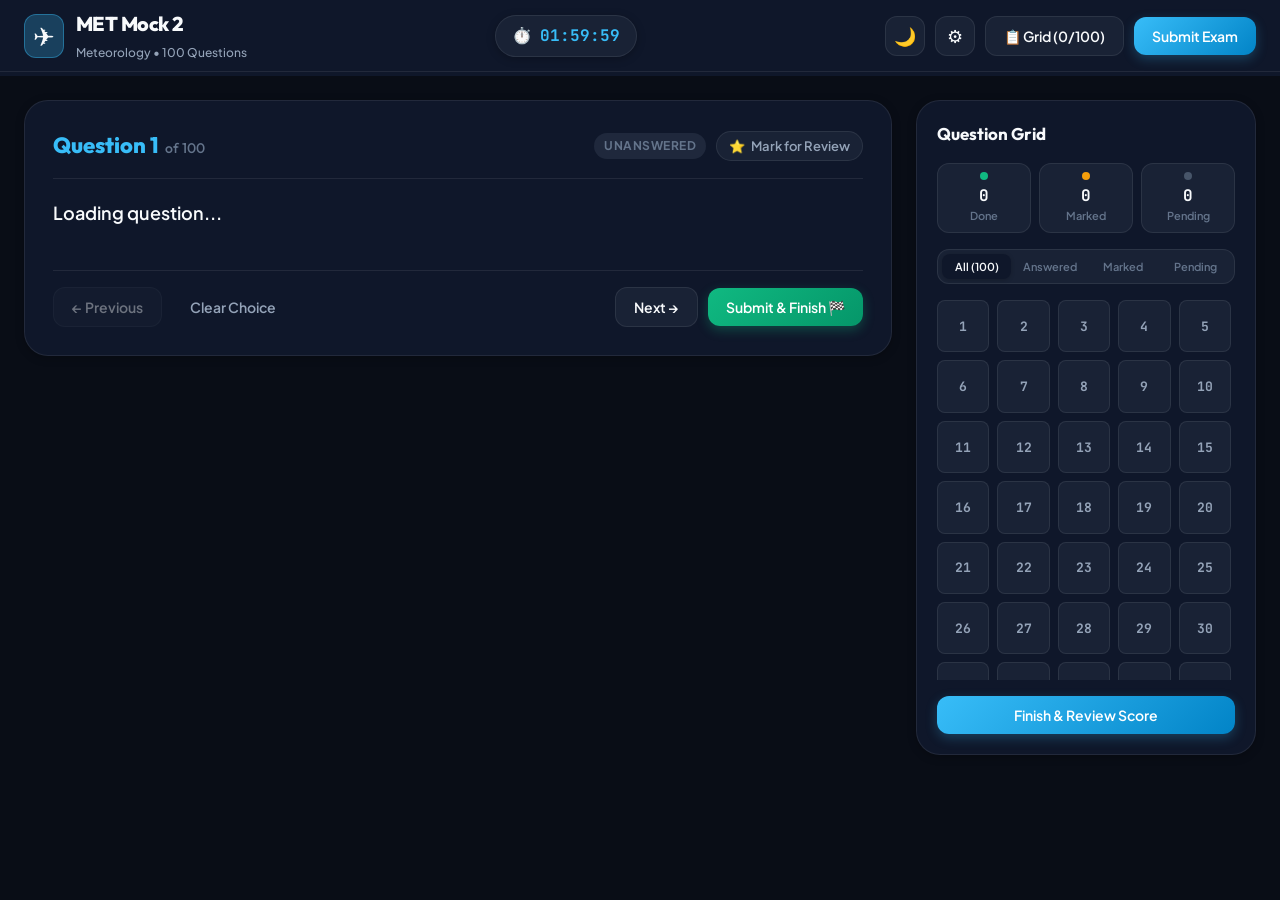
==== commit 133cbd86: "Redo quiz portal: 100-question MET Mock 2 static app" ====
--- a/index.html
+++ b/index.html
@@ -3,466 +3,322 @@
 <head>
   <meta charset="UTF-8" />
   <meta name="viewport" content="width=device-width, initial-scale=1.0, maximum-scale=1.0" />
-  <title>Hiba's CPL Multi-Subject Prep Portal</title>
-  <meta name="description" content="Dedicated CPL exam training dashboard for Captain Hiba." />
+  <title>MET Mock 2 — Meteorology Exam Prep</title>
+  <meta name="description" content="100-Question CPL Meteorology Mock Examination 2 with interactive practice and exam modes." />
   <link rel="preconnect" href="https://fonts.googleapis.com" />
-  <link href="https://fonts.googleapis.com/css2?family=Outfit:wght@300;400;500;600;700;800&family=Plus+Jakarta+Sans:wght@300;400;500;600;700;800&display=swap" rel="stylesheet" />
+  <link rel="preconnect" href="https://fonts.gstatic.com" crossorigin />
+  <link href="https://fonts.googleapis.com/css2?family=Outfit:wght@400;500;600;700;800&family=Plus+Jakarta+Sans:wght@400;500;600;700&family=JetBrains+Mono:wght@500;700&display=swap" rel="stylesheet" />
   <link rel="stylesheet" href="style.css" />
 </head>
-<body class="subject-mode-met">
-
-<!-- ───────── 1. PROFILE SELECTION SCREEN ───────── -->
-<div class="profile-screen" id="profileScreen">
-  <div class="profile-backdrop-blur"></div>
-  <div class="profile-content">
-    <h1 class="profile-title">Who's training today?</h1>
-    <div class="profile-grid">
-      <!-- Profile: Captain Hiba -->
-      <div class="profile-card" id="profileCardHiba">
-        <div class="avatar-wrap hiba-avatar">
-          <span class="avatar-emoji">👩‍✈️</span>
-        </div>
-        <h3 class="profile-name">Captain Hiba</h3>
-        <p class="profile-role">CPL Candidate</p>
-      </div>
-
-      <!-- Profile: Mentor Aadil -->
-      <div class="profile-card" id="profileCardAadil">
-        <div class="avatar-wrap aadil-avatar">
-          <span class="avatar-emoji">🧭</span>
-        </div>
-        <h3 class="profile-name">Mentor Aadil</h3>
-        <p class="profile-role">Flight Instructor</p>
-      </div>
-    </div>
-    <div class="profile-footer">
-      <p>CPL Multi-Subject Examination Portal</p>
-    </div>
+<body>
+  <!-- TOP APP BAR -->
+  <header class="app-header">
+    <div class="header-left">
+      <div class="logo-icon">✈️</div>
+      <div class="logo-text">
+        <h1 class="exam-title">MET Mock 2</h1>
+        <span class="exam-sub">Meteorology • 100 Questions</span>
+      </div>
+    </div>
+
+    <div class="header-center">
+      <div class="timer-badge" id="timerBadge" title="Exam Timer">
+        <span class="timer-icon">⏱️</span>
+        <span class="timer-display" id="timerDisplay">02:00:00</span>
+      </div>
+    </div>
+
+    <div class="header-right">
+      <button class="icon-btn" id="themeToggleBtn" title="Toggle Theme">
+        <span id="themeIcon">🌙</span>
+      </button>
+      <button class="icon-btn" id="settingsToggleBtn" title="Exam Settings">
+        <span>⚙️</span>
+      </button>
+      <button class="btn btn-secondary palette-toggle-mobile" id="mobilePaletteBtn">
+        <span>📋 Grid (<span id="mobileAnsweredCount">0</span>/100)</span>
+      </button>
+      <button class="btn btn-primary submit-top-btn" id="topSubmitBtn">
+        <span>Submit Exam</span>
+      </button>
+    </div>
+  </header>
+
+  <!-- PROGRESS LINE -->
+  <div class="progress-track">
+    <div class="progress-bar" id="progressBar" style="width: 0%;"></div>
   </div>
-</div>
-
-<!-- ───────── 2. CAPTAIN HIBA'S DASHBOARD ───────── -->
-<div class="dashboard-layout hidden" id="hibaDashboard">
-  <header class="dash-header">
-    <div class="header-profile-badge">
-      <span class="badge-avatar">👩‍✈️</span>
-      <div>
-        <p class="badge-title">Captain Hiba</p>
-        <p class="badge-sub">CPL Cockpit Deck</p>
-      </div>
-    </div>
-    <div class="header-actions">
-      <button class="settings-gear-btn" id="dashHomeBtn" title="Switch User">🏠 Switch User</button>
-      <button class="settings-gear-btn" id="dashSettingsBtn" title="Settings">⚙️ Settings</button>
-    </div>
-  </header>
-
-  <main class="dash-main">
-    <!-- TARGETED BATCH 8 EXAM NOTICE (Top Notification) -->
-    <section class="notification-card" id="batch8NoticeCard">
-      <div class="nc-badge">📅 TODAY'S FLIGHT TEST</div>
-      <h2>Batch 8 Portion Exam</h2>
-      <p class="nc-time">Time: July 4, 2026 | 09:00 AM - 11:00 AM (IST)</p>
+
+  <!-- MAIN APP CONTAINER -->
+  <main class="main-container">
+    
+    <!-- 1. QUIZ VIEW -->
+    <div class="quiz-layout" id="quizView">
       
-      <div class="exam-countdown-wrapper">
-        <p class="cd-title">COUNTDOWN TO DEPARTURE</p>
-        <div class="exam-countdown" id="examCountdown">
-          <div class="countdown-unit">
-            <span class="countdown-val" id="cdHours">00</span>
-            <span class="countdown-lbl">Hours</span>
-          </div>
-          <span class="countdown-separator">:</span>
-          <div class="countdown-unit">
-            <span class="countdown-val" id="cdMins">00</span>
-            <span class="countdown-lbl">Mins</span>
-          </div>
-          <span class="countdown-separator">:</span>
-          <div class="countdown-unit">
-            <span class="countdown-val" id="cdSecs">00</span>
-            <span class="countdown-lbl">Secs</span>
-          </div>
-        </div>
-      </div>
-      <div class="nc-divider"></div>
+      <!-- LEFT: QUESTION DISPLAY AREA -->
+      <section class="question-pane">
+        
+        <!-- Header Info within Question Pane -->
+        <div class="q-header-row">
+          <div class="q-number-pill" id="qNumberPill">
+            <span class="q-index-highlight">Question <span id="currentQNum">1</span></span>
+            <span class="q-total-label">of 100</span>
+          </div>
+
+          <div class="q-status-tags">
+            <span class="status-pill status-unanswered" id="qStatusPill">Unanswered</span>
+            <button class="mark-btn" id="markBtn" title="Mark this question to review later">
+              <span class="mark-icon">⭐</span>
+              <span id="markBtnText">Mark for Review</span>
+            </button>
+          </div>
+        </div>
+
+        <!-- Question Body Card -->
+        <div class="question-card">
+          <div class="q-text" id="questionText">Loading question...</div>
+
+          <!-- Options List -->
+          <div class="options-container" id="optionsContainer">
+            <!-- Options dynamically rendered by JavaScript -->
+          </div>
+
+          <!-- Instant Feedback (Practice Mode only) -->
+          <div class="explanation-box hidden" id="instantExplanationBox">
+            <div class="exp-header">
+              <span class="exp-badge" id="expResultBadge">Correct</span>
+              <strong>Explanation & Key Concept:</strong>
+            </div>
+            <p class="exp-text" id="instantExpText"></p>
+          </div>
+        </div>
+
+        <!-- Bottom Navigation Controls -->
+        <div class="quiz-nav-bar">
+          <div class="nav-left">
+            <button class="btn btn-secondary" id="prevBtn" disabled>
+              <span>← Previous</span>
+            </button>
+            <button class="btn btn-ghost" id="clearBtn">
+              <span>Clear Choice</span>
+            </button>
+          </div>
+
+          <div class="nav-right">
+            <button class="btn btn-secondary" id="nextBtn">
+              <span>Next →</span>
+            </button>
+            <button class="btn btn-accent" id="finishBtn">
+              <span>Submit & Finish 🏁</span>
+            </button>
+          </div>
+        </div>
+
+      </section>
+
+      <!-- RIGHT: QUESTION PALETTE SIDEBAR -->
+      <aside class="palette-pane" id="palettePane">
+        <div class="palette-header">
+          <h2 class="palette-title">Question Grid</h2>
+          <button class="close-palette-mobile" id="closeMobilePaletteBtn">&times;</button>
+        </div>
+
+        <!-- Stats Chips -->
+        <div class="palette-stats-row">
+          <div class="stat-pill stat-answered">
+            <span class="stat-dot green"></span>
+            <span class="stat-val" id="statAnsweredCount">0</span>
+            <span class="stat-lbl">Done</span>
+          </div>
+          <div class="stat-pill stat-marked">
+            <span class="stat-dot amber"></span>
+            <span class="stat-val" id="statMarkedCount">0</span>
+            <span class="stat-lbl">Marked</span>
+          </div>
+          <div class="stat-pill stat-unanswered">
+            <span class="stat-dot grey"></span>
+            <span class="stat-val" id="statUnansweredCount">100</span>
+            <span class="stat-lbl">Pending</span>
+          </div>
+        </div>
+
+        <!-- Palette Filter Tabs -->
+        <div class="palette-filters">
+          <button class="p-filter-btn active" data-filter="all">All (100)</button>
+          <button class="p-filter-btn" data-filter="answered">Answered</button>
+          <button class="p-filter-btn" data-filter="marked">Marked</button>
+          <button class="p-filter-btn" data-filter="unanswered">Pending</button>
+        </div>
+
+        <!-- 100 Grid -->
+        <div class="questions-grid" id="questionsGrid">
+          <!-- 1 to 100 generated by JS -->
+        </div>
+
+        <!-- Quick Submit in Sidebar -->
+        <div class="palette-footer">
+          <button class="btn btn-primary btn-block" id="paletteSubmitBtn">
+            Finish & Review Score
+          </button>
+        </div>
+      </aside>
+
+    </div>
+
+    <!-- 2. RESULTS & REVIEW VIEW (HIDDEN INITIALLY) -->
+    <section class="results-layout hidden" id="resultsView">
       
-      <div class="nc-portion-grid">
-        <div class="nc-portion-item">
-          <span class="nc-icon">🧭</span>
-          <div>
-            <h4>General Navigation (Nav)</h4>
-            <p>Sensors &amp; Pressure Instruments, Earth Geometry, Departure, Time, Convergency</p>
-          </div>
-        </div>
-        <div class="nc-portion-item">
-          <span class="nc-icon">📜</span>
-          <div>
-            <h4>Air Regulations (Reg)</h4>
-            <p>ICAO Orgs, Conventions, Airworthiness, Personnel Licensing, Rules of the Air, Aerodromes</p>
-          </div>
-        </div>
-        <div class="nc-portion-item">
-          <span class="nc-icon">🌦️</span>
-          <div>
-            <h4>Aviation Meteorology (Met)</h4>
-            <p>Atmosphere, Temperature, Air Density</p>
-          </div>
-        </div>
-        <div class="nc-portion-item">
-          <span class="nc-icon">🔧</span>
-          <div>
-            <h4>Technical General (Tech)</h4>
-            <p>Vortices, Induced Drag, Wake Turbulence, Ground Effect, Drag Curves, Boundary Layer</p>
-          </div>
-        </div>
-      </div>
-      
-      <button class="targeted-prep-btn" id="btnTargetedPrep">⚡ Start Targeted Exam Prep</button>
+      <!-- HERO SCORE CARD -->
+      <div class="results-hero-card">
+        <div class="results-badge" id="resultsVerdictBadge">PASSED 🎉</div>
+        <h2 class="results-title">MET Mock 2 Completed</h2>
+        <p class="results-subtitle">Meteorology 100-Question Exam Summary</p>
+
+        <div class="score-circle-wrap">
+          <div class="score-percentage" id="scorePercent">0%</div>
+          <div class="score-fraction" id="scoreFraction">0 / 100 Correct</div>
+        </div>
+
+        <!-- Detailed Metrics Grid -->
+        <div class="results-metrics-grid">
+          <div class="res-metric-box metric-correct">
+            <div class="metric-val" id="resCorrectCount">0</div>
+            <div class="metric-lbl">Correct (🟢)</div>
+          </div>
+          <div class="res-metric-box metric-incorrect">
+            <div class="metric-val" id="resIncorrectCount">0</div>
+            <div class="metric-lbl">Incorrect (🔴)</div>
+          </div>
+          <div class="res-metric-box metric-skipped">
+            <div class="metric-val" id="resSkippedCount">0</div>
+            <div class="metric-lbl">Skipped (⚪)</div>
+          </div>
+          <div class="res-metric-box metric-time">
+            <div class="metric-val" id="resTimeSpent">0m 0s</div>
+            <div class="metric-lbl">Time Spent (⏱️)</div>
+          </div>
+        </div>
+
+        <!-- Hero Actions -->
+        <div class="results-actions">
+          <button class="btn btn-primary" id="retakeAllBtn">
+            <span>🔄 Retake Full Exam</span>
+          </button>
+          <button class="btn btn-secondary" id="retakeMistakesBtn">
+            <span>🎯 Practice Mistakes Only</span>
+          </button>
+          <button class="btn btn-ghost" id="jumpToReviewBtn">
+            <span>⬇️ Jump to Explanations</span>
+          </button>
+        </div>
+      </div>
+
+      <!-- DETAILED QUESTION-BY-QUESTION REVIEW -->
+      <div class="review-section" id="reviewSection">
+        <div class="review-header">
+          <h3>Question-by-Question Solutions & Explanations</h3>
+          
+          <div class="review-filters">
+            <button class="rev-filter-btn active" data-rev-filter="all">All (100)</button>
+            <button class="rev-filter-btn filter-wrong" data-rev-filter="incorrect">Incorrect Only (<span id="revWrongCount">0</span>)</button>
+            <button class="rev-filter-btn filter-correct" data-rev-filter="correct">Correct (<span id="revRightCount">0</span>)</button>
+            <button class="rev-filter-btn filter-marked" data-rev-filter="marked">Marked (<span id="revMarkedCount">0</span>)</button>
+          </div>
+        </div>
+
+        <div class="review-list" id="reviewList">
+          <!-- Solutions dynamically populated by JS -->
+        </div>
+      </div>
+
     </section>
 
-    <!-- Quick Overall Metrics -->
-    <section class="metrics-grid">
-      <div class="metric-card">
-        <span class="metric-val" id="dashHibaAccuracy">—</span>
-        <span class="metric-lbl">Overall Accuracy</span>
-      </div>
-      <div class="metric-card">
-        <span class="metric-val" id="dashHibaMastery">0 / 0</span>
-        <span class="metric-lbl">Total Completed</span>
-      </div>
-    </section>
-
-    <!-- SELECT STUDY SUBJECT -->
-    <section class="subjects-section">
-      <h3 class="section-title">Select Study Subject</h3>
-      <div class="subjects-grid">
-        <div class="subject-card" data-subject="nav" id="subCardNav">
-          <div class="sc-avatar nav-subject">🧭</div>
-          <h4>Navigation</h4>
-          <p class="sc-count" id="subCountNav">30 Questions</p>
-        </div>
-        <div class="subject-card" data-subject="reg" id="subCardReg">
-          <div class="sc-avatar reg-subject">📜</div>
-          <h4>Regulations</h4>
-          <p class="sc-count" id="subCountReg">30 Questions</p>
-        </div>
-        <div class="subject-card" data-subject="met" id="subCardMet">
-          <div class="sc-avatar met-subject">🌦️</div>
-          <h4>Meteorology</h4>
-          <p class="sc-count" id="subCountMet">126 Questions</p>
-        </div>
-        <div class="subject-card" data-subject="tech" id="subCardTech">
-          <div class="sc-avatar tech-subject">🔧</div>
-          <h4>Technical</h4>
-          <p class="sc-count" id="subCountTech">20 Questions</p>
-        </div>
-      </div>
-    </section>
-
-    <!-- CHAPTERS ACCORDION (for non-met subjects) -->
-    <section class="chapters-section hidden" id="chaptersSection">
-      <h3 class="section-title" id="chaptersTitle">Chapter focus</h3>
-      <div class="chapter-chips-grid" id="chapterChipsContainer">
-        <!-- Dynamically injected chips -->
-      </div>
-    </section>
   </main>
-</div>
-
-<!-- ───────── 2b. SUBJECT DETAIL VIEW (Met Chapters) ───────── -->
-<div class="dashboard-layout hidden" id="subjectDetailPanel">
-  <header class="dash-header">
-    <button class="back-nav-btn" id="subjectBackBtn">← Back</button>
-    <div class="header-profile-badge">
-      <span class="badge-avatar" id="subjectDetailIcon">🌦️</span>
-      <div>
-        <p class="badge-title" id="subjectDetailTitle">Aviation Meteorology</p>
-        <p class="badge-sub" id="subjectDetailSub">Select a chapter to study</p>
-      </div>
-    </div>
-    <div class="header-actions">
-      <button class="settings-gear-btn" id="subjectDetailHomeBtn">🏠</button>
-    </div>
-  </header>
-
-  <main class="dash-main subject-detail-main">
-    <!-- MODE SLIDER -->
-    <div class="mode-slider-wrapper">
-      <div class="mode-slider" id="modeSlider">
-        <button class="mode-btn active" id="modeTestBtn" data-mode="test">
-          <span class="mode-icon">🎯</span>
-          <span>Take a Test</span>
-        </button>
-        <button class="mode-btn" id="modeNotesBtn" data-mode="notes">
-          <span class="mode-icon">📖</span>
-          <span>Read Notes</span>
-        </button>
-        <div class="mode-slider-thumb" id="modeSliderThumb"></div>
-      </div>
-      <p class="mode-hint" id="modeHint">Click a chapter to start a practice test</p>
-    </div>
-
-    <!-- CHAPTER TILES GRID -->
-    <div class="chapter-tiles-grid" id="chapterTilesGrid">
-      <!-- Dynamically injected by JS -->
-    </div>
-  </main>
-</div>
-
-<!-- ───────── 2c. NOTES READER PANEL ───────── -->
-<div class="notes-reader-overlay hidden" id="notesReaderPanel">
-  <div class="notes-reader-header">
-    <button class="notes-reader-back" id="notesReaderBack">← Back to Chapters</button>
-    <div class="notes-reader-title-wrap">
-      <span class="notes-reader-icon" id="notesReaderIcon">💧</span>
-      <div>
-        <h2 class="notes-reader-title" id="notesReaderTitle">Humidity</h2>
-        <p class="notes-reader-sub">Aviation Meteorology</p>
-      </div>
-    </div>
-    <button class="notes-reader-test-btn" id="notesReaderStartTest">🎯 Take Test on This Chapter</button>
+
+  <!-- CONFIRM SUBMISSION MODAL -->
+  <div class="modal-backdrop hidden" id="submitModal">
+    <div class="modal-card">
+      <div class="modal-icon">📝</div>
+      <h3 class="modal-title">Ready to submit MET Mock 2?</h3>
+      <p class="modal-desc">Please review your test status before finalizing:</p>
+
+      <div class="modal-summary-grid">
+        <div class="modal-summary-item sum-answered">
+          <span class="sum-num" id="modalAnsweredCount">0</span>
+          <span class="sum-label">Answered</span>
+        </div>
+        <div class="modal-summary-item sum-marked">
+          <span class="sum-num" id="modalMarkedCount">0</span>
+          <span class="sum-label">Marked for Review</span>
+        </div>
+        <div class="modal-summary-item sum-unanswered">
+          <span class="sum-num" id="modalUnansweredCount">0</span>
+          <span class="sum-label">Unanswered</span>
+        </div>
+      </div>
+
+      <div class="modal-alert hidden" id="unansweredWarning">
+        ⚠️ You still have <strong id="modalUnansweredWarnCount">0</strong> unanswered question(s)!
+      </div>
+
+      <div class="modal-buttons">
+        <button class="btn btn-secondary" id="modalCancelBtn">Keep Answering</button>
+        <button class="btn btn-primary" id="modalConfirmBtn">Yes, Submit Exam</button>
+      </div>
+    </div>
   </div>
-  <div class="notes-reader-body" id="notesReaderBody">
-    <!-- Content injected by JS -->
+
+  <!-- SETTINGS MODAL -->
+  <div class="modal-backdrop hidden" id="settingsModal">
+    <div class="modal-card">
+      <div class="modal-icon">⚙️</div>
+      <h3 class="modal-title">Exam Settings</h3>
+      <p class="modal-desc">Customize your testing experience:</p>
+
+      <div class="settings-list">
+        <div class="setting-row">
+          <div class="setting-info">
+            <div class="setting-name">Practice / Instant Feedback Mode</div>
+            <div class="setting-desc">Reveal explanations immediately upon choosing an answer</div>
+          </div>
+          <label class="switch">
+            <input type="checkbox" id="settingPracticeMode" />
+            <span class="slider"></span>
+          </label>
+        </div>
+
+        <div class="setting-row">
+          <div class="setting-info">
+            <div class="setting-name">Randomize / Shuffle Option Order</div>
+            <div class="setting-desc">Mix option choices (A, B, C, D) to prevent position bias</div>
+          </div>
+          <label class="switch">
+            <input type="checkbox" id="settingShuffleOptions" checked />
+            <span class="slider"></span>
+          </label>
+        </div>
+
+        <div class="setting-row">
+          <div class="setting-info">
+            <div class="setting-name">Count Down Timer (2 Hours)</div>
+            <div class="setting-desc">Simulate realistic CPL 120-minute time constraint</div>
+          </div>
+          <label class="switch">
+            <input type="checkbox" id="settingCountdownTimer" checked />
+            <span class="slider"></span>
+          </label>
+        </div>
+      </div>
+
+      <div class="modal-buttons">
+        <button class="btn btn-ghost danger-text" id="resetExamBtn">Reset All Answers</button>
+        <button class="btn btn-primary" id="closeSettingsBtn">Done</button>
+      </div>
+    </div>
   </div>
-</div>
-
-
-<!-- ───────── 3. MENTOR AADIL'S PORTAL ───────── -->
-<div class="dashboard-layout hidden" id="aadilDashboard">
-  <header class="dash-header">
-    <div class="header-profile-badge">
-      <span class="badge-avatar">🧭</span>
-      <div>
-        <p class="badge-title">Mentor Aadil</p>
-        <p class="badge-sub">Flight Analytics Console</p>
-      </div>
-    </div>
-    <div class="header-actions">
-      <button class="settings-gear-btn" id="mentorHomeBtn" title="Switch User">🏠 Switch User</button>
-      <button class="settings-gear-btn" id="mentorSettingsBtn" title="Settings">⚙️ Settings</button>
-    </div>
-  </header>
-
-  <main class="dash-main">
-    <!-- Hiba's Summary Stats -->
-    <section class="metrics-grid">
-      <div class="metric-card">
-        <span class="metric-val" id="mentorAccuracy">—</span>
-        <span class="metric-lbl">Hiba's Accuracy</span>
-      </div>
-      <div class="metric-card">
-        <span class="metric-val" id="mentorTotalAttempts">0</span>
-        <span class="metric-lbl">Total Attempts</span>
-      </div>
-      <div class="metric-card">
-        <span class="metric-val" id="mentorCorrectAnswers">0</span>
-        <span class="metric-lbl">Correct Answers</span>
-      </div>
-    </section>
-
-    <div class="mentor-details-grid">
-      <!-- Performance by Subject -->
-      <section class="mentor-section">
-        <h3 class="section-title">Accuracy by Subject</h3>
-        <div class="chapter-progress-list" id="mentorSubjectList">
-          <!-- Dynamically populated by JS -->
-        </div>
-      </section>
-
-      <!-- Activity Calendar (How often she does this) -->
-      <section class="mentor-section">
-        <h3 class="section-title">Daily Effort Levels</h3>
-        <div class="activity-log-list" id="mentorActivityList">
-          <!-- Dynamically populated by JS -->
-        </div>
-      </section>
-    </div>
-
-    <!-- Chronological Question Log -->
-    <section class="mentor-section full-width">
-      <h3 class="section-title">Hiba's Attempt History Log</h3>
-      <div class="table-wrap">
-        <table class="history-table">
-          <thead>
-            <tr>
-              <th>Timestamp</th>
-              <th>Subject</th>
-              <th>Question</th>
-              <th>Status</th>
-            </tr>
-          </thead>
-          <tbody id="mentorHistoryBody">
-            <!-- Dynamically populated by JS -->
-          </tbody>
-        </table>
-      </div>
-    </section>
-  </main>
-</div>
-
-<!-- ───────── 4. EXAMINATION SYSTEM ───────── -->
-<div class="app-shell hidden" id="examPanel">
-
-  <!-- TOP BAR -->
-  <header class="topbar">
-    <button class="hamburger" id="hamburger" aria-label="Open menu">
-      <span></span><span></span><span></span>
-    </button>
-    <div class="topbar-title">
-      <span id="subjectLabel">Meteorology</span>
-      <span class="divider">/</span>
-      <span id="sectionLabel">All Chapters</span>
-    </div>
-    <button class="home-icon-btn" id="exitExamBtn" title="Back to Dashboard">🏠</button>
-    <button class="settings-gear-btn icon-only" id="examSettingsBtn" title="Settings">⚙️</button>
-    <div class="topbar-score">
-      <span id="topScore">0/0</span>
-    </div>
-  </header>
-
-  <!-- PROGRESS BAR -->
-  <div class="progress-wrap">
-    <div class="progress-bar" id="progressBar"></div>
-  </div>
-
-  <!-- MAIN CONTENT -->
-  <main class="main-content">
-
-    <!-- QUESTION PANEL -->
-    <section class="question-panel" id="questionPanel">
-      <div class="q-meta">
-        <span class="q-badge" id="qBadge">Q 1</span>
-        <span class="q-topic-tag" id="qTopicTag">Atmosphere</span>
-      </div>
-
-      <p class="question-text" id="questionText">Loading question…</p>
-
-      <div class="options-list" id="optionsList">
-        <!-- Options injected by JS -->
-      </div>
-
-      <div class="feedback-strip" id="feedbackStrip" style="display:none"></div>
-
-      <div class="action-row">
-        <button class="btn-skip" id="skipBtn">⏭ Skip Question</button>
-        <button class="btn-next" id="nextBtn" style="display:none">Next Question →</button>
-      </div>
-    </section>
-
-    <!-- NOTES PANEL (explains correct answer) -->
-    <aside class="notes-panel" id="notesPanel" style="display:none">
-      <div class="notes-header">
-        <span>📝 Explanatory flight log notes</span>
-        <button class="notes-close" id="notesClose">✕</button>
-      </div>
-      <div class="notes-body" id="notesBody"></div>
-    </aside>
-
-  </main>
-
-  <!-- STATS BAR (bottom on mobile) -->
-  <footer class="stats-bar">
-    <div class="stat-item">
-      <span class="stat-val" id="statAnswered">0</span>
-      <span class="stat-lbl">Attempted</span>
-    </div>
-    <div class="stat-item correct">
-      <span class="stat-val" id="statCorrect">0</span>
-      <span class="stat-lbl">Correct ✓</span>
-    </div>
-    <div class="stat-item wrong">
-      <span class="stat-val" id="statWrong">0</span>
-      <span class="stat-lbl">Wrong ✗</span>
-    </div>
-    <div class="stat-item skip">
-      <span class="stat-val" id="statSkipped">0</span>
-      <span class="stat-lbl">Skipped</span>
-    </div>
-  </footer>
-
-  <!-- Floating Reset & Shuffle Button -->
-  <button class="float-reset-btn" id="floatResetBtn" title="Reset & Shuffle Session">🔄 Reset &amp; Shuffle</button>
-</div>
-
-<!-- ───────── 5. COCKPIT SETTINGS MODAL ───────── -->
-<div class="modal-overlay hidden" id="settingsModal">
-  <div class="modal-content">
-    <div class="modal-header">
-      <h3>🛠️ Cockpit Settings</h3>
-      <button class="modal-close" id="settingsCloseBtn">✕</button>
-    </div>
-    <div class="modal-body">
-      <!-- Connection Status -->
-      <div class="setting-item">
-        <span class="setting-label">API Server Status</span>
-        <div class="connection-status status-checking" id="connectionStatus">
-          <span class="status-dot"></span>
-          <span class="status-text">Checking...</span>
-        </div>
-      </div>
-      
-      <!-- General actions -->
-      <div class="setting-item">
-        <span class="setting-label">Profile Operations</span>
-        <button class="setting-action-btn" id="settingsSwitchProfileBtn">⇄ Switch User Profile</button>
-      </div>
-
-      <div class="setting-item">
-        <span class="setting-label">Session Operations</span>
-        <button class="setting-action-btn" id="settingsResetBtn">🔄 Reset &amp; Shuffle Active Session</button>
-      </div>
-
-      <!-- Danger zone -->
-      <div class="setting-item danger-zone">
-        <span class="setting-label">Danger Zone</span>
-        <button class="setting-action-btn btn-danger" id="settingsHardResetBtn">⚠️ Hard Reset Local Progress</button>
-        <button class="setting-action-btn btn-danger hidden" id="settingsClearServerLogsBtn">⚠️ Clear Server Activity Logs</button>
-      </div>
-    </div>
-  </div>
-</div>
-
-<!-- ───────── OVERLAY NAVIGATION FOR EXAM SIDEBAR ───────── -->
-<div class="overlay" id="overlay"></div>
-<nav class="sidebar" id="sidebar">
-  <div class="sidebar-header">
-    <div class="logo-mark">🌦️</div>
-    <div>
-      <p class="sidebar-title">CPL Prep Deck</p>
-      <p class="sidebar-sub">Captain Hiba's Flight Deck</p>
-    </div>
-    <button class="close-btn" id="examSidebarClose" aria-label="Close menu">✕</button>
-  </div>
-
-  <div class="sidebar-score-card">
-    <div class="sc-row">
-      <span>Active Session Score</span><span id="nav-score">0 / 0</span>
-    </div>
-    <div class="sc-row">
-      <span>Accuracy Rate</span><span id="nav-acc">—</span>
-    </div>
-    <div class="sc-row">
-      <span>Winning Target</span><span class="pass-badge">70% Minimum</span>
-    </div>
-  </div>
-
-  <div id="sectionContainer">
-    <p class="section-label" id="sectionHeader">CHAPTERS</p>
-    <ul class="nav-list" id="examNavList">
-      <!-- Injected programmatically based on active subject -->
-    </ul>
-  </div>
-
-  <p class="section-label">FILTER BY TOPIC</p>
-  <div id="examTopicFilters" class="topic-chips"></div>
-
-  <div class="sidebar-footer">
-    <button class="home-nav-btn" id="examHomeBtn">🏠 Main Dashboard</button>
-    <button class="reset-btn" id="examResetBtn">🔄 Reset Session</button>
-  </div>
-</nav>
-
-<script src="questions.js"></script>
-<script src="app.js"></script>
+
+  <!-- QUESTIONS DATA & SCRIPT -->
+  <script src="questions.js"></script>
+  <script src="app.js"></script>
 </body>
 </html>
--- a/style.css
+++ b/style.css
@@ -1,1970 +1,1242 @@
-/* ────────────────────────────────────────────────────────
-   CAPTAIN HIBA'S CPL PREP — SLEEK GLASSMORPHIC STYLES
-   ──────────────────────────────────────────────────────── */
-
-*, *::before, *::after { 
-  box-sizing: border-box; 
-  margin: 0; 
-  padding: 0; 
-}
-
-/* --- THEME DESIGN SYSTEM --- */
+/* ══════════════════════════════════════════════════════════
+   MET MOCK 2 — AVIATION CPL EXAM PORTAL STYLESHEET
+   Clean Modern Dark/Light Theme with Cockpit Glass UI
+   ══════════════════════════════════════════════════════════ */
+
 :root {
-  --font-title: 'Outfit', 'Plus Jakarta Sans', sans-serif;
-  --font-body: 'Plus Jakarta Sans', sans-serif;
-  
-  --bg-gradient: linear-gradient(145deg, #05060d 0%, #0c0f20 100%);
-  --surface: rgba(10, 14, 28, 0.7);
-  --card: rgba(18, 23, 46, 0.6);
-  --card-hover: rgba(26, 32, 64, 0.8);
-  --border: rgba(255, 255, 255, 0.06);
-  --border-active: rgba(255, 255, 255, 0.12);
-  
-  --text: #f3f4f6;
-  --muted: #858da8;
-  --glass-blur: blur(20px);
-  
-  --green: #10b981;
-  --green-glow: rgba(16, 185, 129, 0.15);
-  --red: #ef4444;
-  --red-glow: rgba(239, 68, 68, 0.15);
-  --yellow: #f59e0b;
-  --amber-glow: rgba(245, 158, 11, 0.12);
-  
-  --radius-lg: 20px;
-  --radius-md: 14px;
-  --radius-sm: 10px;
-  
-  --topbar-h: 64px;
-  --stats-h: 70px;
-  --prog-h: 5px;
-  
-  --accent: #0ea5e9;
-  --accent-rgb: 14, 165, 233;
-  --accent-gradient: linear-gradient(135deg, #0ea5e9 0%, #22d3ee 100%);
-  --accent-glow: rgba(14, 165, 233, 0.25);
-}
-
-/* --- CORE ELEMENTS --- */
-html, body { 
-  height: 100dvh; 
-  background: #04050a;
-  background-image: var(--bg-gradient);
-  color: var(--text); 
-  font-family: var(--font-body); 
-  overflow: hidden; 
+  --font-sans: 'Plus Jakarta Sans', system-ui, -apple-system, sans-serif;
+  --font-display: 'Outfit', sans-serif;
+  --font-mono: 'JetBrains Mono', monospace;
+
+  /* Dark Palette (Default) */
+  --bg-app: #090d16;
+  --bg-surface: #0f172a;
+  --bg-card: rgba(30, 41, 59, 0.7);
+  --bg-card-hover: rgba(51, 65, 85, 0.8);
+  --border-subtle: rgba(255, 255, 255, 0.08);
+  --border-active: rgba(56, 189, 248, 0.4);
+
+  --text-main: #f8fafc;
+  --text-muted: #94a3b8;
+  --text-dim: #64748b;
+
+  --accent-primary: #38bdf8;
+  --accent-glow: rgba(56, 189, 248, 0.25);
+  --accent-dark: #0284c7;
+
+  --status-green: #10b981;
+  --status-green-dim: rgba(16, 185, 129, 0.15);
+  --status-red: #f43f5e;
+  --status-red-dim: rgba(244, 63, 94, 0.15);
+  --status-amber: #f59e0b;
+  --status-amber-dim: rgba(245, 158, 11, 0.15);
+  --status-grey: #475569;
+
+  --radius-sm: 8px;
+  --radius-md: 12px;
+  --radius-lg: 18px;
+  --radius-xl: 24px;
+  --radius-full: 9999px;
+
+  --shadow-sm: 0 2px 8px rgba(0, 0, 0, 0.25);
+  --shadow-lg: 0 10px 30px rgba(0, 0, 0, 0.4);
+
+  --header-height: 72px;
+}
+
+[data-theme="light"] {
+  --bg-app: #f1f5f9;
+  --bg-surface: #ffffff;
+  --bg-card: rgba(255, 255, 255, 0.95);
+  --bg-card-hover: #f8fafc;
+  --border-subtle: #e2e8f0;
+  --border-active: #0284c7;
+
+  --text-main: #0f172a;
+  --text-muted: #475569;
+  --text-dim: #94a3b8;
+
+  --accent-primary: #0284c7;
+  --accent-glow: rgba(2, 132, 199, 0.15);
+  --accent-dark: #0369a1;
+
+  --status-green: #059669;
+  --status-green-dim: #d1fae5;
+  --status-red: #e11d48;
+  --status-red-dim: #ffe4e6;
+  --status-amber: #d97706;
+  --status-amber-dim: #fef3c7;
+  --status-grey: #cbd5e1;
+
+  --shadow-sm: 0 2px 8px rgba(0, 0, 0, 0.06);
+  --shadow-lg: 0 10px 30px rgba(0, 0, 0, 0.08);
+}
+
+/* Base resets */
+*, *::before, *::after {
+  box-sizing: border-box;
+  margin: 0;
+  padding: 0;
+}
+
+body {
+  font-family: var(--font-sans);
+  background-color: var(--bg-app);
+  color: var(--text-main);
+  min-height: 100vh;
+  display: flex;
+  flex-direction: column;
+  line-height: 1.5;
   -webkit-font-smoothing: antialiased;
+}
+
+button {
+  font-family: inherit;
+  cursor: pointer;
+  border: none;
+  background: none;
+  color: inherit;
 }
 
 .hidden {
   display: none !important;
 }
 
-/* --- SCROLLBAR --- */
-::-webkit-scrollbar {
-  width: 6px;
-  height: 6px;
-}
-::-webkit-scrollbar-track {
-  background: transparent;
-}
-::-webkit-scrollbar-thumb {
-  background: rgba(255, 255, 255, 0.1);
-  border-radius: 10px;
-}
-::-webkit-scrollbar-thumb:hover {
-  background: rgba(255, 255, 255, 0.2);
-}
-
-/* ── 1. PROFILE SELECTION SCREEN ── */
-.profile-screen {
-  position: fixed;
-  inset: 0;
+/* ═══════════ HEADER ═══════════ */
+.app-header {
+  position: sticky;
+  top: 0;
   z-index: 100;
-  display: flex;
+  height: var(--header-height);
+  background: var(--bg-surface);
+  border-bottom: 1px solid var(--border-subtle);
+  display: flex;
+  align-items: center;
+  justify-content: space-between;
+  padding: 0 24px;
+  backdrop-filter: blur(12px);
+}
+
+.header-left {
+  display: flex;
+  align-items: center;
+  gap: 12px;
+}
+
+.logo-icon {
+  font-size: 26px;
+  background: var(--accent-glow);
+  padding: 8px;
+  border-radius: var(--radius-md);
+  border: 1px solid var(--border-active);
+  line-height: 1;
+}
+
+.logo-text .exam-title {
+  font-family: var(--font-display);
+  font-size: 20px;
+  font-weight: 800;
+  letter-spacing: -0.5px;
+  color: var(--text-main);
+}
+
+.logo-text .exam-sub {
+  font-size: 12px;
+  color: var(--text-muted);
+  font-weight: 500;
+}
+
+.header-center {
+  display: flex;
+  align-items: center;
+}
+
+.timer-badge {
+  display: flex;
+  align-items: center;
+  gap: 8px;
+  background: var(--bg-card);
+  border: 1px solid var(--border-subtle);
+  padding: 8px 16px;
+  border-radius: var(--radius-full);
+  font-family: var(--font-mono);
+  font-size: 16px;
+  font-weight: 700;
+  color: var(--accent-primary);
+  box-shadow: var(--shadow-sm);
+}
+
+.timer-badge.warning {
+  border-color: var(--status-red);
+  color: var(--status-red);
+  animation: pulse-red 1s infinite alternate;
+}
+
+@keyframes pulse-red {
+  0% { box-shadow: 0 0 4px var(--status-red); }
+  100% { box-shadow: 0 0 16px var(--status-red); }
+}
+
+.header-right {
+  display: flex;
+  align-items: center;
+  gap: 10px;
+}
+
+.icon-btn {
+  width: 40px;
+  height: 40px;
+  border-radius: var(--radius-md);
+  background: var(--bg-card);
+  border: 1px solid var(--border-subtle);
+  display: flex;
+  align-items: center;
   justify-content: center;
-  align-items: center;
+  font-size: 18px;
+  transition: all 0.2s ease;
+}
+
+.icon-btn:hover {
+  background: var(--bg-card-hover);
+  border-color: var(--accent-primary);
+  transform: translateY(-1px);
+}
+
+.palette-toggle-mobile {
+  display: none;
+}
+
+/* Buttons */
+.btn {
+  display: inline-flex;
+  align-items: center;
+  justify-content: center;
+  gap: 8px;
+  padding: 10px 18px;
+  border-radius: var(--radius-md);
+  font-weight: 600;
+  font-size: 14px;
+  transition: all 0.2s cubic-bezier(0.4, 0, 0.2, 1);
+  white-space: nowrap;
+}
+
+.btn:active {
+  transform: scale(0.98);
+}
+
+.btn:disabled {
+  opacity: 0.4;
+  cursor: not-allowed;
+}
+
+.btn-primary {
+  background: linear-gradient(135deg, var(--accent-primary) 0%, var(--accent-dark) 100%);
+  color: #ffffff;
+  box-shadow: 0 4px 12px var(--accent-glow);
+}
+
+.btn-primary:hover:not(:disabled) {
+  opacity: 0.92;
+  box-shadow: 0 6px 16px var(--accent-glow);
+  transform: translateY(-1px);
+}
+
+.btn-secondary {
+  background: var(--bg-card);
+  border: 1px solid var(--border-subtle);
+  color: var(--text-main);
+}
+
+.btn-secondary:hover:not(:disabled) {
+  background: var(--bg-card-hover);
+  border-color: var(--border-active);
+  transform: translateY(-1px);
+}
+
+.btn-ghost {
+  color: var(--text-muted);
+}
+
+.btn-ghost:hover {
+  color: var(--text-main);
+  background: var(--border-subtle);
+}
+
+.btn-accent {
+  background: linear-gradient(135deg, #10b981 0%, #059669 100%);
+  color: #ffffff;
+  box-shadow: 0 4px 12px rgba(16, 185, 129, 0.3);
+}
+
+.btn-accent:hover {
+  opacity: 0.95;
+  transform: translateY(-1px);
+}
+
+.btn-block {
+  width: 100%;
+}
+
+.danger-text {
+  color: var(--status-red) !important;
+}
+
+/* Progress track */
+.progress-track {
+  height: 4px;
+  background: var(--bg-surface);
+  position: relative;
+  overflow: hidden;
+}
+
+.progress-bar {
+  height: 100%;
+  background: linear-gradient(90deg, var(--accent-primary), #10b981);
+  transition: width 0.3s ease;
+}
+
+/* ═══════════ MAIN LAYOUT ═══════════ */
+.main-container {
+  max-width: 1360px;
+  width: 100%;
+  margin: 0 auto;
+  padding: 24px;
+  flex: 1;
+}
+
+.quiz-layout {
+  display: grid;
+  grid-template-columns: 1fr 340px;
+  gap: 24px;
+  align-items: start;
+}
+
+/* ═══════════ QUESTION PANE ═══════════ */
+.question-pane {
+  background: var(--bg-surface);
+  border: 1px solid var(--border-subtle);
+  border-radius: var(--radius-xl);
+  padding: 28px;
+  box-shadow: var(--shadow-sm);
+  display: flex;
+  flex-direction: column;
+  gap: 20px;
+}
+
+.q-header-row {
+  display: flex;
+  align-items: center;
+  justify-content: space-between;
+  flex-wrap: wrap;
+  gap: 12px;
+  border-bottom: 1px solid var(--border-subtle);
+  padding-bottom: 16px;
+}
+
+.q-number-pill {
+  font-family: var(--font-display);
+  display: flex;
+  align-items: baseline;
+  gap: 6px;
+}
+
+.q-index-highlight {
+  font-size: 22px;
+  font-weight: 800;
+  color: var(--accent-primary);
+}
+
+.q-total-label {
+  font-size: 14px;
+  color: var(--text-dim);
+  font-weight: 500;
+}
+
+.q-status-tags {
+  display: flex;
+  align-items: center;
+  gap: 10px;
+}
+
+.status-pill {
+  font-size: 12px;
+  font-weight: 700;
+  text-transform: uppercase;
+  letter-spacing: 0.5px;
+  padding: 4px 10px;
+  border-radius: var(--radius-full);
+}
+
+.status-unanswered {
+  background: rgba(148, 163, 184, 0.12);
+  color: var(--text-dim);
+}
+
+.status-answered {
+  background: var(--status-green-dim);
+  color: var(--status-green);
+}
+
+.mark-btn {
+  display: inline-flex;
+  align-items: center;
+  gap: 6px;
+  font-size: 13px;
+  font-weight: 600;
+  padding: 6px 12px;
+  border-radius: var(--radius-full);
+  background: var(--bg-card);
+  border: 1px solid var(--border-subtle);
+  color: var(--text-muted);
+  transition: all 0.2s ease;
+}
+
+.mark-btn:hover {
+  background: var(--status-amber-dim);
+  color: var(--status-amber);
+  border-color: var(--status-amber);
+}
+
+.mark-btn.marked {
+  background: var(--status-amber-dim);
+  color: var(--status-amber);
+  border-color: var(--status-amber);
+}
+
+/* Question Body */
+.question-card {
+  display: flex;
+  flex-direction: column;
+  gap: 22px;
+}
+
+.q-text {
+  font-size: 18px;
+  font-weight: 600;
+  line-height: 1.6;
+  color: var(--text-main);
+}
+
+/* Options */
+.options-container {
+  display: flex;
+  flex-direction: column;
+  gap: 12px;
+}
+
+.option-card {
+  display: flex;
+  align-items: flex-start;
+  gap: 16px;
+  padding: 16px 20px;
+  background: var(--bg-card);
+  border: 1.5px solid var(--border-subtle);
+  border-radius: var(--radius-md);
+  text-align: left;
+  transition: all 0.2s ease;
+  user-select: none;
+}
+
+.option-card:hover {
+  background: var(--bg-card-hover);
+  border-color: var(--border-active);
+  transform: translateX(2px);
+}
+
+.option-card.selected {
+  background: rgba(56, 189, 248, 0.12);
+  border-color: var(--accent-primary);
+  box-shadow: 0 0 0 1px var(--accent-primary);
+}
+
+.option-letter {
+  width: 32px;
+  height: 32px;
+  min-width: 32px;
+  border-radius: var(--radius-sm);
+  background: var(--bg-surface);
+  border: 1px solid var(--border-subtle);
+  font-family: var(--font-display);
+  font-size: 14px;
+  font-weight: 700;
+  display: flex;
+  align-items: center;
+  justify-content: center;
+  color: var(--text-muted);
+  transition: all 0.2s ease;
+}
+
+.option-card.selected .option-letter {
+  background: var(--accent-primary);
+  color: #ffffff;
+  border-color: var(--accent-primary);
+}
+
+.option-label {
+  font-size: 15px;
+  font-weight: 500;
+  color: var(--text-main);
+  padding-top: 4px;
+}
+
+/* Instant feedback box */
+.explanation-box {
+  background: rgba(56, 189, 248, 0.08);
+  border-left: 4px solid var(--accent-primary);
+  padding: 16px 20px;
+  border-radius: 0 var(--radius-md) var(--radius-md) 0;
+  animation: fadeIn 0.3s ease;
+}
+
+.exp-header {
+  display: flex;
+  align-items: center;
+  gap: 10px;
+  margin-bottom: 8px;
+  font-size: 14px;
+  color: var(--accent-primary);
+}
+
+.exp-badge {
+  font-size: 11px;
+  font-weight: 800;
+  text-transform: uppercase;
+  padding: 2px 8px;
+  border-radius: var(--radius-full);
+}
+
+.exp-badge.correct {
+  background: var(--status-green-dim);
+  color: var(--status-green);
+}
+
+.exp-badge.incorrect {
+  background: var(--status-red-dim);
+  color: var(--status-red);
+}
+
+.exp-text {
+  font-size: 14px;
+  color: var(--text-muted);
+  line-height: 1.6;
+}
+
+@keyframes fadeIn {
+  from { opacity: 0; transform: translateY(-4px); }
+  to { opacity: 1; transform: translateY(0); }
+}
+
+/* Navigation footer */
+.quiz-nav-bar {
+  display: flex;
+  align-items: center;
+  justify-content: space-between;
+  padding-top: 16px;
+  border-top: 1px solid var(--border-subtle);
+  flex-wrap: wrap;
+  gap: 12px;
+}
+
+.nav-left, .nav-right {
+  display: flex;
+  align-items: center;
+  gap: 10px;
+}
+
+/* ═══════════ PALETTE SIDEBAR ═══════════ */
+.palette-pane {
+  background: var(--bg-surface);
+  border: 1px solid var(--border-subtle);
+  border-radius: var(--radius-xl);
   padding: 20px;
-  background: #040509;
-}
-
-.profile-backdrop-blur {
+  box-shadow: var(--shadow-sm);
+  position: sticky;
+  top: calc(var(--header-height) + 24px);
+  max-height: calc(100vh - var(--header-height) - 48px);
+  display: flex;
+  flex-direction: column;
+  gap: 16px;
+}
+
+.palette-header {
+  display: flex;
+  align-items: center;
+  justify-content: space-between;
+}
+
+.palette-title {
+  font-family: var(--font-display);
+  font-size: 17px;
+  font-weight: 700;
+}
+
+.close-palette-mobile {
+  display: none;
+  font-size: 26px;
+  color: var(--text-muted);
+}
+
+/* Stats row */
+.palette-stats-row {
+  display: grid;
+  grid-template-columns: repeat(3, 1fr);
+  gap: 8px;
+}
+
+.stat-pill {
+  background: var(--bg-card);
+  border: 1px solid var(--border-subtle);
+  padding: 8px 10px;
+  border-radius: var(--radius-md);
+  display: flex;
+  flex-direction: column;
+  align-items: center;
+  text-align: center;
+}
+
+.stat-dot {
+  width: 8px;
+  height: 8px;
+  border-radius: 50%;
+  margin-bottom: 4px;
+}
+
+.stat-dot.green { background: var(--status-green); }
+.stat-dot.amber { background: var(--status-amber); }
+.stat-dot.grey { background: var(--status-grey); }
+
+.stat-val {
+  font-family: var(--font-mono);
+  font-size: 16px;
+  font-weight: 700;
+}
+
+.stat-lbl {
+  font-size: 11px;
+  color: var(--text-dim);
+  font-weight: 600;
+}
+
+/* Filter buttons */
+.palette-filters {
+  display: flex;
+  gap: 4px;
+  background: var(--bg-card);
+  padding: 4px;
+  border-radius: var(--radius-md);
+  border: 1px solid var(--border-subtle);
+}
+
+.p-filter-btn {
+  flex: 1;
+  font-size: 11px;
+  font-weight: 600;
+  padding: 6px 4px;
+  border-radius: var(--radius-sm);
+  color: var(--text-dim);
+  transition: all 0.2s ease;
+  text-align: center;
+}
+
+.p-filter-btn.active {
+  background: var(--bg-surface);
+  color: var(--text-main);
+  box-shadow: 0 1px 4px rgba(0, 0, 0, 0.2);
+}
+
+/* 100 Grid */
+.questions-grid {
+  display: grid;
+  grid-template-columns: repeat(5, 1fr);
+  gap: 8px;
+  overflow-y: auto;
+  max-height: 380px;
+  padding-right: 4px;
+}
+
+/* Custom scrollbar */
+.questions-grid::-webkit-scrollbar {
+  width: 5px;
+}
+
+.questions-grid::-webkit-scrollbar-thumb {
+  background: var(--border-subtle);
+  border-radius: 4px;
+}
+
+.q-grid-btn {
+  aspect-ratio: 1;
+  border-radius: var(--radius-sm);
+  background: var(--bg-card);
+  border: 1px solid var(--border-subtle);
+  font-family: var(--font-mono);
+  font-size: 13px;
+  font-weight: 700;
+  color: var(--text-muted);
+  display: flex;
+  align-items: center;
+  justify-content: center;
+  position: relative;
+  transition: all 0.15s ease;
+}
+
+.q-grid-btn:hover {
+  background: var(--bg-card-hover);
+  border-color: var(--accent-primary);
+  transform: scale(1.05);
+}
+
+.q-grid-btn.current {
+  outline: 2px solid var(--accent-primary);
+  outline-offset: 1px;
+  color: #ffffff;
+}
+
+.q-grid-btn.answered {
+  background: var(--status-green);
+  border-color: var(--status-green);
+  color: #ffffff;
+}
+
+.q-grid-btn.marked::after {
+  content: '★';
   position: absolute;
-  inset: 0;
-  background: radial-gradient(circle at 30% 25%, rgba(99, 102, 241, 0.12) 0%, transparent 40%),
-              radial-gradient(circle at 70% 75%, rgba(14, 165, 233, 0.12) 0%, transparent 40%);
-  z-index: 1;
-}
-
-.profile-content {
-  position: relative;
-  z-index: 2;
-  width: 100%;
-  max-width: 650px;
+  top: 2px;
+  right: 2px;
+  font-size: 9px;
+  color: var(--status-amber);
+}
+
+.q-grid-btn.marked.answered::after {
+  color: #ffffff;
+}
+
+/* ═══════════ RESULTS VIEW ═══════════ */
+.results-layout {
+  display: flex;
+  flex-direction: column;
+  gap: 32px;
+  max-width: 960px;
+  margin: 0 auto;
+}
+
+.results-hero-card {
+  background: var(--bg-surface);
+  border: 1px solid var(--border-subtle);
+  border-radius: var(--radius-xl);
+  padding: 40px 32px;
   text-align: center;
-  animation: scaleUp 0.4s cubic-bezier(0.16, 1, 0.3, 1);
-}
-
-@keyframes scaleUp {
-  from { opacity: 0; transform: scale(0.95) translateY(10px); }
-  to { opacity: 1; transform: scale(1) translateY(0); }
-}
-
-.profile-title {
-  font-family: var(--font-title);
+  box-shadow: var(--shadow-lg);
+  display: flex;
+  flex-direction: column;
+  align-items: center;
+  gap: 16px;
+}
+
+.results-badge {
+  font-size: 13px;
+  font-weight: 800;
+  text-transform: uppercase;
+  letter-spacing: 1px;
+  padding: 6px 16px;
+  border-radius: var(--radius-full);
+  background: var(--status-green-dim);
+  color: var(--status-green);
+  border: 1px solid var(--status-green);
+}
+
+.results-badge.fail {
+  background: var(--status-red-dim);
+  color: var(--status-red);
+  border-color: var(--status-red);
+}
+
+.results-title {
+  font-family: var(--font-display);
   font-size: 32px;
   font-weight: 800;
-  margin-bottom: 35px;
   letter-spacing: -0.5px;
-  color: #ffffff;
-}
-
-.profile-grid {
+}
+
+.results-subtitle {
+  font-size: 15px;
+  color: var(--text-muted);
+}
+
+.score-circle-wrap {
+  margin: 12px 0;
+  display: flex;
+  flex-direction: column;
+  align-items: center;
+}
+
+.score-percentage {
+  font-family: var(--font-display);
+  font-size: 64px;
+  font-weight: 900;
+  color: var(--accent-primary);
+  line-height: 1;
+}
+
+.score-fraction {
+  font-size: 16px;
+  font-weight: 600;
+  color: var(--text-muted);
+  margin-top: 6px;
+}
+
+.results-metrics-grid {
   display: grid;
-  grid-template-columns: 1fr 1fr;
-  gap: 30px;
-  margin-bottom: 40px;
-}
-
-@media (max-width: 480px) {
-  .profile-grid {
-    grid-template-columns: 1fr;
-    gap: 20px;
-  }
-  .profile-title {
-    font-size: 26px;
-  }
-}
-
-.profile-card {
-  background: rgba(22, 28, 54, 0.3);
-  border: 1px solid var(--border);
+  grid-template-columns: repeat(4, 1fr);
+  gap: 14px;
+  width: 100%;
+  max-width: 680px;
+  margin: 16px 0;
+}
+
+.res-metric-box {
+  background: var(--bg-card);
+  border: 1px solid var(--border-subtle);
+  padding: 16px 12px;
   border-radius: var(--radius-lg);
-  padding: 30px 20px;
-  cursor: pointer;
-  transition: all 0.3s cubic-bezier(0.25, 0.8, 0.25, 1);
-  display: flex;
-  flex-direction: column;
-  align-items: center;
-  backdrop-filter: var(--glass-blur);
-}
-
-.profile-card:hover {
-  transform: translateY(-8px);
-  background: rgba(30, 38, 73, 0.5);
-  box-shadow: 0 15px 30px rgba(0,0,0,0.3);
-}
-
-#profileCardHiba:hover {
-  border-color: rgba(14, 165, 233, 0.5);
-  box-shadow: 0 15px 30px rgba(14, 165, 233, 0.15);
-}
-#profileCardAadil:hover {
-  border-color: rgba(124, 92, 191, 0.5);
-  box-shadow: 0 15px 30px rgba(124, 92, 191, 0.15);
-}
-
-.avatar-wrap {
-  width: 90px;
-  height: 90px;
-  border-radius: 50%;
-  background: rgba(255, 255, 255, 0.03);
-  border: 1.5px solid var(--border);
-  display: flex;
+  text-align: center;
+}
+
+.metric-val {
+  font-family: var(--font-mono);
+  font-size: 22px;
+  font-weight: 800;
+}
+
+.metric-lbl {
+  font-size: 12px;
+  color: var(--text-dim);
+  font-weight: 600;
+  margin-top: 4px;
+}
+
+.metric-correct .metric-val { color: var(--status-green); }
+.metric-incorrect .metric-val { color: var(--status-red); }
+.metric-skipped .metric-val { color: var(--text-dim); }
+.metric-time .metric-val { color: var(--accent-primary); }
+
+.results-actions {
+  display: flex;
+  flex-wrap: wrap;
+  gap: 12px;
   justify-content: center;
-  align-items: center;
-  margin-bottom: 18px;
-  transition: all 0.3s ease;
-}
-.profile-card:hover .avatar-wrap {
-  transform: scale(1.05);
-  border-color: rgba(255,255,255,0.25);
-}
-
-.hiba-avatar {
-  background: rgba(14, 165, 233, 0.08);
-}
-.aadil-avatar {
-  background: rgba(124, 92, 191, 0.08);
-}
-
-.avatar-emoji {
-  font-size: 42px;
-}
-
-.profile-name {
-  font-family: var(--font-title);
-  font-size: 19px;
+  margin-top: 8px;
+}
+
+/* Detailed review list */
+.review-section {
+  background: var(--bg-surface);
+  border: 1px solid var(--border-subtle);
+  border-radius: var(--radius-xl);
+  padding: 32px;
+  box-shadow: var(--shadow-sm);
+}
+
+.review-header {
+  display: flex;
+  align-items: center;
+  justify-content: space-between;
+  flex-wrap: wrap;
+  gap: 16px;
+  margin-bottom: 24px;
+  border-bottom: 1px solid var(--border-subtle);
+  padding-bottom: 16px;
+}
+
+.review-header h3 {
+  font-family: var(--font-display);
+  font-size: 20px;
   font-weight: 700;
-  color: var(--text);
-  margin-bottom: 4px;
-}
-
-.profile-role {
-  font-size: 12px;
-  color: var(--muted);
-  font-weight: 500;
-}
-
-.profile-footer {
-  font-size: 11px;
-  color: var(--muted);
-  letter-spacing: 0.5px;
-  text-transform: uppercase;
-  font-weight: 600;
-}
-
-
-/* ── 2. DASHBOARD LAYOUTS (HIBA & AADIL) ── */
-.dashboard-layout {
-  display: flex;
-  flex-direction: column;
-  height: 100dvh;
-  overflow-y: auto;
-  padding: 24px 20px;
-  max-width: 800px;
-  width: 100%;
-  margin: 0 auto;
-  animation: fadeIn 0.4s ease;
-}
-
-@keyframes fadeIn {
-  from { opacity: 0; }
-  to { opacity: 1; }
-}
-
-.dash-header {
-  display: flex;
-  justify-content: space-between;
-  align-items: center;
-  margin-bottom: 30px;
-  flex-shrink: 0;
-}
-
-.header-profile-badge {
-  display: flex;
-  align-items: center;
-  gap: 12px;
-}
-.badge-avatar {
-  font-size: 32px;
-  width: 48px;
-  height: 48px;
-  background: rgba(255,255,255,0.03);
-  border: 1px solid var(--border);
-  border-radius: 50%;
-  display: flex;
-  align-items: center;
-  justify-content: center;
-}
-.badge-title {
-  font-family: var(--font-title);
-  font-size: 16px;
-  font-weight: 700;
-  color: var(--text);
-}
-.badge-sub {
-  font-size: 11px;
-  color: var(--muted);
-}
-
-.header-actions {
-  display: flex;
-  align-items: center;
-  gap: 8px;
-}
-
-.settings-gear-btn {
-  background: rgba(255, 255, 255, 0.04);
-  border: 1px solid var(--border);
-  color: var(--muted);
-  font-family: var(--font-body);
+}
+
+.review-filters {
+  display: flex;
+  gap: 6px;
+  background: var(--bg-card);
+  padding: 4px;
+  border-radius: var(--radius-md);
+  border: 1px solid var(--border-subtle);
+}
+
+.rev-filter-btn {
   font-size: 12px;
   font-weight: 600;
-  padding: 8px 14px;
+  padding: 6px 12px;
   border-radius: var(--radius-sm);
-  cursor: pointer;
-  transition: all 0.2s;
-  display: flex;
-  align-items: center;
-  gap: 6px;
-}
-.settings-gear-btn:hover {
-  background: rgba(255, 255, 255, 0.08);
-  color: var(--text);
-  border-color: rgba(255, 255, 255, 0.2);
-}
-.settings-gear-btn.icon-only {
-  padding: 8px;
-  font-size: 14px;
-  width: 34px;
-  height: 34px;
-  justify-content: center;
-  border-radius: 50%;
-}
-
-.dash-main {
-  display: flex;
-  flex-direction: column;
-  gap: 24px;
-  flex: 1;
-}
-
-/* ── TARGETED BATCH 8 EXAM NOTICE CARD ── */
-.notification-card {
-  position: relative;
-  background: rgba(245, 158, 11, 0.05);
-  border: 1.5px solid rgba(245, 158, 11, 0.2);
+  color: var(--text-dim);
+  transition: all 0.2s ease;
+}
+
+.rev-filter-btn.active {
+  background: var(--bg-surface);
+  color: var(--text-main);
+  box-shadow: 0 1px 4px rgba(0, 0, 0, 0.2);
+}
+
+.review-list {
+  display: flex;
+  flex-direction: column;
+  gap: 18px;
+}
+
+.rev-item-card {
+  background: var(--bg-card);
+  border: 1px solid var(--border-subtle);
   border-radius: var(--radius-lg);
-  padding: 30px;
-  overflow: hidden;
-  backdrop-filter: var(--glass-blur);
-  box-shadow: 0 10px 30px rgba(245, 158, 11, 0.03);
-}
-.nc-badge {
-  display: inline-block;
-  font-size: 10px;
-  font-weight: 800;
-  background: rgba(245, 158, 11, 0.12);
-  color: var(--yellow);
-  padding: 4px 12px;
-  border-radius: 20px;
-  margin-bottom: 12px;
-  border: 1px solid rgba(245, 158, 11, 0.15);
-}
-.notification-card h2 {
-  font-family: var(--font-title);
-  font-size: 23px;
-  font-weight: 800;
-  margin-bottom: 4px;
-  color: #ffffff;
-}
-.nc-time {
-  font-size: 12px;
-  color: var(--muted);
-  font-weight: 500;
-  margin-bottom: 18px;
-}
-.nc-divider {
-  height: 1px;
-  background: rgba(255, 255, 255, 0.06);
-  margin-bottom: 18px;
-}
-.nc-portion-grid {
-  display: grid;
-  grid-template-columns: 1fr 1fr;
-  gap: 16px;
-  margin-bottom: 24px;
-}
-@media (max-width: 560px) {
-  .nc-portion-grid {
-    grid-template-columns: 1fr;
-    gap: 12px;
-  }
-}
-.nc-portion-item {
-  display: flex;
-  gap: 12px;
-  align-items: flex-start;
-}
-.nc-icon {
-  font-size: 20px;
-  margin-top: 2px;
-}
-.nc-portion-item h4 {
-  font-family: var(--font-title);
-  font-size: 13.5px;
+  padding: 20px;
+  display: flex;
+  flex-direction: column;
+  gap: 14px;
+}
+
+.rev-item-card.is-correct {
+  border-left: 4px solid var(--status-green);
+}
+
+.rev-item-card.is-incorrect {
+  border-left: 4px solid var(--status-red);
+}
+
+.rev-item-card.is-skipped {
+  border-left: 4px solid var(--text-dim);
+}
+
+.rev-item-header {
+  display: flex;
+  align-items: center;
+  justify-content: space-between;
+}
+
+.rev-item-num {
+  font-family: var(--font-display);
   font-weight: 700;
-  color: var(--text);
-  margin-bottom: 2px;
-}
-.nc-portion-item p {
-  font-size: 11px;
-  line-height: 1.4;
-  color: var(--muted);
-}
-.targeted-prep-btn {
-  width: 100%;
-  background: linear-gradient(135deg, #f59e0b 0%, #d97706 100%);
-  border: none;
-  color: #ffffff;
-  font-family: var(--font-body);
-  font-size: 13.5px;
-  font-weight: 700;
-  padding: 13px;
-  border-radius: var(--radius-md);
-  cursor: pointer;
-  box-shadow: 0 4px 15px rgba(245, 158, 11, 0.2);
-  transition: all 0.2s;
-  animation: pulseButton 2s infinite;
-}
-.targeted-prep-btn:hover {
-  transform: translateY(-2px);
-  filter: brightness(1.1);
-  box-shadow: 0 6px 20px rgba(245, 158, 11, 0.3);
-}
-
-@keyframes pulseButton {
-  0% { box-shadow: 0 0 0 0 rgba(245, 158, 11, 0.4); }
-  70% { box-shadow: 0 0 0 8px rgba(245, 158, 11, 0); }
-  100% { box-shadow: 0 0 0 0 rgba(245, 158, 11, 0); }
-}
-
-/* Metrics Grid */
-.metrics-grid {
-  display: grid;
-  grid-template-columns: repeat(auto-fit, minmax(180px, 1fr));
-  gap: 16px;
-}
-.metric-card {
-  background: var(--card);
-  border: 1px solid var(--border);
-  border-radius: var(--radius-md);
-  padding: 20px;
-  text-align: center;
-  backdrop-filter: var(--glass-blur);
-}
-.metric-val {
-  display: block;
-  font-family: var(--font-title);
-  font-size: 32px;
-  font-weight: 800;
-  color: var(--accent);
-  margin-bottom: 4px;
-}
-.metric-lbl {
-  font-size: 10px;
-  text-transform: uppercase;
-  letter-spacing: 0.8px;
-  color: var(--muted);
-  font-weight: 600;
-}
-
-/* ── SELECT STUDY SUBJECT ── */
-.subjects-section {
-  background: var(--card);
-  border: 1px solid var(--border);
-  border-radius: var(--radius-lg);
-  padding: 24px;
-  backdrop-filter: var(--glass-blur);
-}
-.section-title {
-  font-family: var(--font-title);
-  font-size: 14px;
-  font-weight: 700;
-  color: var(--text);
-  margin-bottom: 18px;
-  text-transform: uppercase;
-  letter-spacing: 0.5px;
-  border-bottom: 1px solid var(--border);
-  padding-bottom: 10px;
-}
-
-.subjects-grid {
-  display: grid;
-  grid-template-columns: repeat(2, 1fr);
-  gap: 14px;
-}
-@media (max-width: 480px) {
-  .subjects-grid {
-    grid-template-columns: 1fr;
-    gap: 12px;
-  }
-}
-
-.subject-card {
-  background: rgba(255,255,255,0.012);
-  border: 1px solid var(--border);
-  border-radius: var(--radius-md);
-  padding: 22px 14px;
-  text-align: center;
-  cursor: pointer;
-  transition: all 0.25s cubic-bezier(0.25, 0.8, 0.25, 1);
-  display: flex;
-  flex-direction: column;
-  align-items: center;
-}
-.subject-card:hover {
-  transform: translateY(-5px);
-  background: rgba(255,255,255,0.03);
-}
-
-.sc-avatar {
-  width: 54px;
-  height: 54px;
-  border-radius: 50%;
-  display: flex;
-  align-items: center;
-  justify-content: center;
-  font-size: 26px;
-  margin-bottom: 12px;
-  border: 1px solid rgba(255,255,255,0.06);
-}
-.subject-card h4 {
-  font-family: var(--font-title);
-  font-size: 14.5px;
-  font-weight: 700;
-  color: var(--text);
-  margin-bottom: 3px;
-}
-.sc-count {
-  font-size: 11px;
-  color: var(--muted);
-  font-weight: 500;
-}
-
-/* Custom subject colors */
-.nav-subject { background: rgba(99, 102, 241, 0.08); border-color: rgba(99, 102, 241, 0.15); }
-.reg-subject { background: rgba(16, 185, 129, 0.08); border-color: rgba(16, 185, 129, 0.15); }
-.met-subject { background: rgba(14, 165, 233, 0.08); border-color: rgba(14, 165, 233, 0.15); }
-.tech-subject { background: rgba(245, 158, 11, 0.08); border-color: rgba(245, 158, 11, 0.15); }
-
-#subCardNav:hover { border-color: rgba(99, 102, 241, 0.35); }
-#subCardReg:hover { border-color: rgba(16, 185, 129, 0.35); }
-#subCardMet:hover { border-color: rgba(14, 165, 233, 0.35); }
-#subCardTech:hover { border-color: rgba(245, 158, 11, 0.35); }
-
-.subject-card.active {
-  background: rgba(255,255,255,0.04);
-}
-#subCardNav.active { border-color: #6366f1; box-shadow: 0 4px 15px rgba(99, 102, 241, 0.08); }
-#subCardReg.active { border-color: #10b981; box-shadow: 0 4px 15px rgba(16, 185, 129, 0.08); }
-#subCardMet.active { border-color: #0ea5e9; box-shadow: 0 4px 15px rgba(14, 165, 233, 0.08); }
-#subCardTech.active { border-color: #f59e0b; box-shadow: 0 4px 15px rgba(245, 158, 11, 0.08); }
-
-/* Chapters accordion Section */
-.chapters-section {
-  background: var(--card);
-  border: 1px solid var(--border);
-  border-radius: var(--radius-lg);
-  padding: 24px;
-  backdrop-filter: var(--glass-blur);
-  animation: fadeUp 0.3s ease;
-}
-
-/* Chapter Chips Grid on Dashboard */
-.chapter-chips-grid {
-  display: flex;
-  flex-direction: column;
-  gap: 8px;
-}
-.chapter-chips-grid .chip {
-  width: 100%;
-  text-align: left;
-  background: rgba(255,255,255,0.02);
-  border: 1px solid var(--border);
-  color: var(--muted);
-  font-family: var(--font-body);
-  padding: 12px 18px;
-  border-radius: var(--radius-md);
-  font-size: 13px;
-  cursor: pointer;
-  transition: all 0.2s;
-}
-.chapter-chips-grid .chip:hover {
-  background: rgba(255,255,255,0.05);
-  color: var(--text);
-  border-color: rgba(255,255,255,0.15);
-  transform: translateX(4px);
-}
-
-
-/* ── 3. MENTOR PORTAL STYLING (AADIL) ── */
-.mentor-details-grid {
-  display: grid;
-  grid-template-columns: 1.2fr 1fr;
-  gap: 16px;
-}
-
-@media (max-width: 768px) {
-  .mentor-details-grid {
-    grid-template-columns: 1fr;
-  }
-}
-
-.mentor-section.full-width {
-  grid-column: 1 / -1;
-}
-
-/* Chapter progress list */
-.chapter-progress-list {
-  display: flex;
-  flex-direction: column;
-  gap: 16px;
-}
-.progress-row {
-  display: flex;
-  flex-direction: column;
-  gap: 6px;
-}
-.progress-details {
-  display: flex;
-  justify-content: space-between;
-  font-size: 12px;
-}
-.progress-details span:first-child {
-  color: var(--text);
-  font-weight: 600;
-}
-.progress-details span:last-child {
-  color: var(--muted);
-}
-.progress-track {
-  height: 8px;
-  background: rgba(255,255,255,0.03);
-  border: 1px solid var(--border);
-  border-radius: 10px;
-  overflow: hidden;
-}
-.progress-fill {
-  height: 100%;
-  background: var(--accent-gradient);
-  border-radius: 10px;
-}
-
-/* Activity Calendar list */
-.activity-log-list {
-  display: flex;
-  flex-direction: column;
-  gap: 10px;
-  max-height: 240px;
-  overflow-y: auto;
-}
-.activity-item {
-  display: flex;
-  justify-content: space-between;
-  align-items: center;
-  padding: 10px 12px;
-  background: rgba(255,255,255,0.02);
-  border: 1px solid var(--border);
-  border-radius: var(--radius-sm);
-  font-size: 12px;
-}
-.activity-item span:first-child {
-  color: var(--text);
-  font-weight: 600;
-}
-.activity-badge {
-  font-size: 10.5px;
-  background: rgba(14, 165, 233, 0.1);
-  color: var(--accent);
-  padding: 2px 8px;
-  border-radius: 20px;
-  border: 1px solid rgba(14, 165, 233, 0.2);
-}
-
-/* History table */
-.table-wrap {
-  overflow-x: auto;
-  max-height: 380px;
-  overflow-y: auto;
-  border: 1px solid var(--border);
-  border-radius: var(--radius-sm);
-  background: rgba(255,255,255,0.01);
-}
-.history-table {
-  width: 100%;
-  border-collapse: collapse;
-  text-align: left;
-  font-size: 12px;
-}
-.history-table th, .history-table td {
-  padding: 12px 14px;
-  border-bottom: 1px solid var(--border);
-}
-.history-table th {
-  background: rgba(255,255,255,0.03);
-  color: var(--text);
-  font-weight: 700;
-  font-family: var(--font-title);
-  position: sticky;
-  top: 0;
-  z-index: 5;
-}
-.history-table tbody tr:hover {
-  background: rgba(255,255,255,0.02);
-}
-
-.date-col {
-  white-space: nowrap;
-  color: var(--muted);
-}
-.chap-col {
-  color: var(--accent);
-  font-weight: 600;
-}
-.question-col {
-  color: var(--text);
-  max-width: 320px;
-  text-overflow: ellipsis;
-  overflow: hidden;
-  white-space: nowrap;
-}
-.status-col {
-  text-align: right;
-}
-
-.log-badge {
-  display: inline-block;
-  font-size: 10px;
-  font-weight: 700;
-  padding: 2px 8px;
-  border-radius: 20px;
-}
-.log-badge.correct {
-  background: rgba(16, 185, 129, 0.1);
-  color: #34d399;
-  border: 1px solid rgba(16, 185, 129, 0.2);
-}
-.log-badge.wrong {
-  background: rgba(239, 68, 68, 0.1);
-  color: #f87171;
-  border: 1px solid rgba(239, 68, 68, 0.2);
-}
-.log-badge.skip {
-  background: rgba(255,255,255,0.05);
-  color: var(--muted);
-  border: 1px solid var(--border);
-}
-
-
-/* ── 4. APP SHELL & EXAM PANELS ── */
-.app-shell {
-  display: flex; 
-  flex-direction: column; 
-  height: 100dvh;
-  overflow: hidden;
-}
-
-/* ── TOPBAR ── */
-.topbar {
-  height: var(--topbar-h); 
-  display: flex; 
-  align-items: center;
-  padding: 0 16px; 
-  gap: 12px;
-  background: rgba(11, 15, 30, 0.5);
-  border-bottom: 1px solid var(--border);
-  flex-shrink: 0;
-  backdrop-filter: var(--glass-blur);
-}
-.hamburger {
-  display: flex; 
-  flex-direction: column; 
-  gap: 5px; 
-  background: none;
-  border: none; 
-  cursor: pointer; 
-  padding: 8px; 
-  border-radius: 8px;
-}
-.hamburger span {
-  display: block; 
-  width: 20px; 
-  height: 2px; 
-  background: var(--text);
-  border-radius: 2px; 
-  transition: all 0.3s;
-}
-.topbar-title {
-  flex: 1; 
-  font-size: 14px; 
-  font-weight: 700;
-  display: flex;
-  align-items: center;
-  gap: 8px;
-  overflow: hidden;
-  white-space: nowrap;
-}
-.topbar-title #subjectLabel {
-  background: var(--accent-gradient);
-  -webkit-background-clip: text; 
-  -webkit-text-fill-color: transparent;
-  font-family: var(--font-title);
-  font-weight: 800;
-  font-size: 14.5px;
-}
-.topbar-title .divider {
-  color: rgba(255,255,255,0.15);
-  font-weight: 300;
-}
-.topbar-title #sectionLabel {
-  color: var(--muted);
-  font-size: 12px;
-  font-weight: 500;
-  text-overflow: ellipsis;
-  overflow: hidden;
-}
-
-.home-icon-btn {
-  background: rgba(255, 255, 255, 0.03);
-  border: 1px solid var(--border);
-  color: var(--text);
-  font-size: 14px;
-  width: 34px;
-  height: 34px;
-  border-radius: 50%;
-  display: flex;
-  align-items: center;
-  justify-content: center;
-  cursor: pointer;
-  transition: all 0.2s;
-}
-.home-icon-btn:hover {
-  background: rgba(255, 255, 255, 0.07);
-  transform: scale(1.05);
-}
-
-.topbar-score {
-  font-size: 11.5px; 
-  font-weight: 700; 
-  color: var(--accent);
-  background: var(--accent-glow); 
-  padding: 4px 12px; 
-  border-radius: 20px;
-  border: 1px solid rgba(var(--accent-rgb), 0.15);
-}
-
-/* ── PROGRESS ── */
-.progress-wrap {
-  height: var(--prog-h); 
-  background: rgba(255,255,255,0.02); 
-  flex-shrink: 0;
-}
-.progress-bar {
-  height: 100%; 
-  width: 0%;
-  background: var(--accent-gradient);
-  transition: width 0.4s cubic-bezier(0.4, 0, 0.2, 1);
-  box-shadow: 0 0 8px var(--accent);
-}
-
-/* ── MAIN CONTENT ── */
-.main-content {
-  flex: 1; 
-  overflow-y: auto; 
-  padding: 16px; 
-  display: flex;
-  flex-direction: column; 
-  gap: 16px;
-  max-width: 720px;
-  width: 100%;
-  margin: 0 auto;
-  -webkit-overflow-scrolling: touch;
-}
-
-/* ── QUESTION PANEL ── */
-.question-panel {
-  background: var(--card); 
-  border: 1px solid var(--border);
-  border-radius: var(--radius-lg); 
-  padding: 22px;
-  backdrop-filter: var(--glass-blur);
-  box-shadow: 0 10px 30px rgba(0, 0, 0, 0.2);
-  animation: fadeUp 0.4s cubic-bezier(0.16, 1, 0.3, 1);
-}
-@keyframes fadeUp {
-  from { opacity: 0; transform: translateY(16px); }
-  to { opacity: 1; transform: translateY(0); }
-}
-
-.q-meta { 
-  display: flex; 
-  align-items: center; 
-  gap: 8px; 
-  margin-bottom: 16px; 
-}
-.q-badge {
-  font-size: 10px; 
-  font-weight: 700; 
-  letter-spacing: 0.5px;
-  background: var(--accent-gradient);
-  color: #fff; 
-  padding: 3px 12px; 
-  border-radius: 20px;
-  box-shadow: 0 2px 8px var(--accent-glow);
-}
-.q-topic-tag {
-  font-size: 10px; 
-  color: var(--muted);
-  background: rgba(255,255,255,0.03); 
-  border: 1px solid var(--border);
-  padding: 2px 12px; 
-  border-radius: 20px;
-}
-
-.question-text {
-  font-size: 16px; 
-  font-weight: 600; 
-  line-height: 1.6;
-  color: var(--text); 
-  margin-bottom: 22px;
-}
-
-/* ── OPTIONS ── */
-.options-list { 
-  display: flex; 
-  flex-direction: column; 
-  gap: 12px; 
-}
-
-.option-btn {
-  display: flex; 
-  align-items: center; 
-  gap: 14px;
-  background: rgba(255, 255, 255, 0.02); 
-  border: 1.5px solid var(--border);
-  border-radius: var(--radius-md); 
-  padding: 14px 18px;
-  font-size: 13.5px; 
-  color: var(--text); 
-  cursor: pointer; 
-  text-align: left;
-  transition: all 0.2s cubic-bezier(0.4, 0, 0.2, 1); 
-  width: 100%; 
-  font-family: var(--font-body);
-  line-height: 1.5;
-}
-.option-btn:hover:not(:disabled) {
-  background: rgba(255, 255, 255, 0.05);
-  border-color: rgba(255, 255, 255, 0.2);
-  transform: translateX(4px);
-}
-.option-btn:active:not(:disabled) {
-  transform: scale(0.99) translateX(4px);
-}
-
-.option-letter {
-  flex-shrink: 0;
-  width: 26px; 
-  height: 26px; 
-  border-radius: 50%;
-  background: rgba(255, 255, 255, 0.04); 
-  border: 1px solid var(--border);
-  display: flex; 
-  align-items: center; 
-  justify-content: center;
-  font-size: 11px; 
-  font-weight: 800; 
-  color: var(--muted);
-  transition: all 0.2s;
-}
-.option-btn:hover .option-letter {
-  background: rgba(255,255,255,0.08);
-  color: var(--text);
-}
-
-/* Answer states */
-.option-btn.correct {
-  background: rgba(16, 185, 129, 0.08);
-  border-color: var(--green);
-  color: #a7f3d0;
-  box-shadow: 0 0 15px rgba(16, 185, 129, 0.05);
-}
-.option-btn.correct .option-letter {
-  background: var(--green);
-  border-color: transparent;
-  color: #022c22;
-}
-
-.option-btn.wrong {
-  background: rgba(239, 68, 68, 0.08);
-  border-color: var(--red);
-  color: #fca5a5;
-}
-.option-btn.wrong .option-letter {
-  background: var(--red);
-  border-color: transparent;
-  color: #450a0a;
-}
-
-.option-btn.reveal {
-  opacity: 0.45;
-}
-
-.option-btn:disabled {
-  cursor: default;
-}
-
-/* ── ACTION ROW ── */
-.action-row { 
-  display: flex; 
-  margin-top: 24px; 
-  justify-content: flex-end; 
-}
-.btn-skip, .btn-next {
-  font-family: var(--font-body);
-  padding: 12px 24px; 
-  border-radius: var(--radius-md);
-  font-size: 12.5px; 
-  font-weight: 700; 
-  cursor: pointer; 
-  transition: all 0.2s;
-}
-.btn-skip {
-  background: transparent; 
-  border: 1px solid var(--border); 
-  color: var(--muted);
-}
-.btn-skip:hover {
-  background: rgba(255,255,255,0.03);
-  color: var(--text);
-  border-color: rgba(255,255,255,0.15);
-}
-.btn-next {
-  background: var(--accent-gradient); 
-  border: none; 
-  color: #fff;
-  box-shadow: 0 4px 12px var(--accent-glow);
-  animation: pulseIn 0.3s ease;
-}
-.btn-next:hover {
-  filter: brightness(1.1);
-  transform: translateY(-2px);
-  box-shadow: 0 6px 15px var(--accent-glow);
-}
-
-/* ── FEEDBACK STRIP ── */
-.feedback-strip {
-  margin-top: 20px; 
-  padding: 14px 16px; 
-  border-radius: var(--radius-md);
-  font-size: 13px; 
-  line-height: 1.5;
-  animation: fadeIn 0.3s ease;
-}
-.fb-correct {
-  background: var(--green-glow);
-  border: 1px solid rgba(16, 185, 129, 0.2);
-  color: #6ee7b7;
-}
-.fb-wrong {
-  background: var(--red-glow);
-  border: 1px solid rgba(239, 68, 68, 0.2);
-  color: #fca5a5;
-}
-
-/* ── NOTES PANEL ── */
-.notes-panel {
-  background: var(--card); 
-  border: 1px solid var(--border);
-  border-radius: var(--radius-lg); 
-  padding: 20px;
-  backdrop-filter: var(--glass-blur);
-  box-shadow: 0 10px 30px rgba(0, 0, 0, 0.2);
-  animation: fadeUp 0.4s cubic-bezier(0.16, 1, 0.3, 1);
-}
-.notes-header {
-  display: flex; 
-  justify-content: space-between; 
-  align-items: center;
-  font-family: var(--font-title);
-  font-size: 13px; 
-  font-weight: 700; 
-  color: var(--accent);
-  padding-bottom: 12px;
-  border-bottom: 1px solid var(--border);
-  margin-bottom: 14px;
-}
-.notes-close {
-  background: none; 
-  border: none; 
-  color: var(--muted); 
-  cursor: pointer;
-  font-size: 14px;
-}
-.notes-body {
-  font-size: 13px; 
-  line-height: 1.6; 
-  color: var(--text);
-}
-
-/* ── 5. COCKPIT SETTINGS MODAL ── */
-.modal-overlay {
-  position: fixed;
-  inset: 0;
-  z-index: 150;
-  display: flex;
-  justify-content: center;
-  align-items: center;
-  background: rgba(2, 4, 12, 0.75);
-  backdrop-filter: blur(8px);
-  animation: fadeIn 0.2s ease-out;
-  padding: 16px;
-}
-
-.modal-content {
-  width: 100%;
-  max-width: 450px;
-  background: var(--card);
-  border: 1.5px solid var(--border);
-  border-radius: var(--radius-lg);
-  padding: 24px;
-  backdrop-filter: var(--glass-blur);
-  box-shadow: 0 15px 40px rgba(0, 0, 0, 0.5);
-  animation: modalScaleUp 0.3s cubic-bezier(0.16, 1, 0.3, 1);
-}
-
-@keyframes modalScaleUp {
-  from { opacity: 0; transform: scale(0.96) translateY(8px); }
-  to { opacity: 1; transform: scale(1) translateY(0); }
-}
-
-.modal-header {
-  display: flex;
-  justify-content: space-between;
-  align-items: center;
-  border-bottom: 1.5px solid var(--border);
-  padding-bottom: 12px;
-  margin-bottom: 18px;
-}
-.modal-header h3 {
-  font-family: var(--font-title);
-  font-size: 17px;
-  font-weight: 800;
-  color: #ffffff;
-}
-.modal-close {
-  background: rgba(255,255,255,0.03);
-  border: 1px solid var(--border);
-  color: var(--muted);
-  font-size: 11px;
-  cursor: pointer;
-  width: 26px;
-  height: 26px;
-  border-radius: 50%;
-  display: flex;
-  justify-content: center;
-  align-items: center;
-  transition: all 0.2s;
-}
-.modal-close:hover {
-  color: var(--text);
-  border-color: rgba(255,255,255,0.2);
-  background: rgba(255,255,255,0.07);
-}
-
-.modal-body {
-  display: flex;
-  flex-direction: column;
-  gap: 16px;
-}
-
-.setting-item {
-  display: flex;
-  flex-direction: column;
-  gap: 6px;
-  border-bottom: 1px solid var(--border);
-  padding-bottom: 14px;
-}
-.setting-item:last-child {
-  border-bottom: none;
-  padding-bottom: 0;
-}
-.setting-label {
-  font-family: var(--font-title);
+  font-size: 15px;
+  color: var(--accent-primary);
+}
+
+.rev-item-badge {
   font-size: 11px;
   font-weight: 700;
   text-transform: uppercase;
-  letter-spacing: 0.6px;
-  color: var(--muted);
-}
-
-.setting-action-btn {
+  padding: 3px 8px;
+  border-radius: var(--radius-full);
+}
+
+.rev-item-badge.correct {
+  background: var(--status-green-dim);
+  color: var(--status-green);
+}
+
+.rev-item-badge.incorrect {
+  background: var(--status-red-dim);
+  color: var(--status-red);
+}
+
+.rev-item-badge.skipped {
+  background: rgba(148, 163, 184, 0.15);
+  color: var(--text-dim);
+}
+
+.rev-item-question {
+  font-size: 16px;
+  font-weight: 600;
+  color: var(--text-main);
+}
+
+.rev-options-list {
+  display: flex;
+  flex-direction: column;
+  gap: 8px;
+}
+
+.rev-opt-row {
+  display: flex;
+  align-items: center;
+  gap: 10px;
+  padding: 10px 14px;
+  border-radius: var(--radius-md);
+  font-size: 14px;
+  background: var(--bg-surface);
+  border: 1px solid var(--border-subtle);
+}
+
+.rev-opt-row.correct-ans {
+  background: var(--status-green-dim);
+  border-color: var(--status-green);
+  color: var(--status-green);
+  font-weight: 600;
+}
+
+.rev-opt-row.user-wrong {
+  background: var(--status-red-dim);
+  border-color: var(--status-red);
+  color: var(--status-red);
+  font-weight: 600;
+}
+
+.rev-exp-box {
+  background: rgba(56, 189, 248, 0.06);
+  border-radius: var(--radius-md);
+  padding: 12px 16px;
+  font-size: 13.5px;
+  color: var(--text-muted);
+  line-height: 1.5;
+}
+
+/* ═══════════ MODALS ═══════════ */
+.modal-backdrop {
+  position: fixed;
+  inset: 0;
+  background: rgba(0, 0, 0, 0.7);
+  backdrop-filter: blur(8px);
+  z-index: 200;
+  display: flex;
+  align-items: center;
+  justify-content: center;
+  padding: 20px;
+  animation: fadeIn 0.2s ease;
+}
+
+.modal-card {
+  background: var(--bg-surface);
+  border: 1px solid var(--border-subtle);
+  border-radius: var(--radius-xl);
+  padding: 32px;
+  max-width: 480px;
+  width: 100%;
+  box-shadow: var(--shadow-lg);
+  display: flex;
+  flex-direction: column;
+  align-items: center;
+  text-align: center;
+  gap: 16px;
+}
+
+.modal-icon {
+  font-size: 36px;
+}
+
+.modal-title {
+  font-family: var(--font-display);
+  font-size: 22px;
+  font-weight: 700;
+}
+
+.modal-desc {
+  font-size: 14px;
+  color: var(--text-muted);
+}
+
+.modal-summary-grid {
+  display: grid;
+  grid-template-columns: repeat(3, 1fr);
+  gap: 10px;
+  width: 100%;
+  margin: 8px 0;
+}
+
+.modal-summary-item {
+  background: var(--bg-card);
+  border: 1px solid var(--border-subtle);
+  padding: 12px 8px;
+  border-radius: var(--radius-md);
+}
+
+.sum-num {
+  display: block;
+  font-family: var(--font-mono);
+  font-size: 20px;
+  font-weight: 800;
+}
+
+.sum-answered .sum-num { color: var(--status-green); }
+.sum-marked .sum-num { color: var(--status-amber); }
+.sum-unanswered .sum-num { color: var(--text-dim); }
+
+.sum-label {
+  font-size: 11px;
+  color: var(--text-dim);
+  font-weight: 600;
+}
+
+.modal-alert {
+  background: var(--status-amber-dim);
+  color: var(--status-amber);
+  border: 1px solid var(--status-amber);
+  padding: 8px 14px;
+  border-radius: var(--radius-md);
+  font-size: 13px;
+  width: 100%;
+}
+
+.modal-buttons {
+  display: flex;
+  gap: 12px;
+  width: 100%;
+  margin-top: 8px;
+}
+
+.modal-buttons .btn {
+  flex: 1;
+}
+
+/* Settings Modal list */
+.settings-list {
+  display: flex;
+  flex-direction: column;
+  gap: 16px;
   width: 100%;
   text-align: left;
-  background: rgba(255,255,255,0.02);
-  border: 1px solid var(--border);
-  color: var(--text);
-  font-family: var(--font-body);
-  font-size: 13px;
+  margin: 12px 0;
+}
+
+.setting-row {
+  display: flex;
+  align-items: center;
+  justify-content: space-between;
+  gap: 16px;
+  background: var(--bg-card);
+  padding: 14px 16px;
+  border-radius: var(--radius-md);
+  border: 1px solid var(--border-subtle);
+}
+
+.setting-name {
+  font-size: 14px;
   font-weight: 600;
-  padding: 10px 16px;
-  border-radius: var(--radius-md);
+}
+
+.setting-desc {
+  font-size: 12px;
+  color: var(--text-dim);
+  margin-top: 2px;
+}
+
+/* Switch */
+.switch {
+  position: relative;
+  display: inline-block;
+  width: 44px;
+  height: 24px;
+  min-width: 44px;
+}
+
+.switch input {
+  opacity: 0;
+  width: 0;
+  height: 0;
+}
+
+.slider {
+  position: absolute;
   cursor: pointer;
-  transition: all 0.2s;
-}
-.setting-action-btn:hover {
-  background: rgba(255,255,255,0.05);
-  border-color: rgba(255,255,255,0.18);
-  transform: translateX(2px);
-}
-.setting-action-btn.btn-danger {
-  border-color: rgba(239, 68, 68, 0.25);
-  color: #fca5a5;
-  background: rgba(239, 68, 68, 0.02);
-  margin-top: 4px;
-}
-.setting-action-btn.btn-danger:hover {
-  background: rgba(239, 68, 68, 0.08);
-  border-color: rgba(239, 68, 68, 0.5);
-  color: #ef4444;
-}
-
-.connection-status {
-  display: flex;
-  align-items: center;
-  gap: 8px;
-  padding: 8px 12px;
-  background: rgba(255,255,255,0.015);
-  border: 1px solid var(--border);
-  border-radius: var(--radius-sm);
-  font-size: 12.5px;
-}
-.status-dot {
-  width: 8px;
-  height: 8px;
+  inset: 0;
+  background-color: var(--bg-app);
+  border: 1px solid var(--border-subtle);
+  transition: .3s cubic-bezier(0.4, 0, 0.2, 1);
+  border-radius: 24px;
+}
+
+.slider:before {
+  position: absolute;
+  content: "";
+  height: 16px;
+  width: 16px;
+  left: 3px;
+  bottom: 3px;
+  background-color: var(--text-muted);
+  transition: .3s cubic-bezier(0.4, 0, 0.2, 1);
   border-radius: 50%;
-  display: inline-block;
-}
-
-.status-online .status-dot {
-  background: var(--green);
-  box-shadow: 0 0 8px var(--green);
-  animation: pulseDot 1.5s infinite;
-}
-.status-offline .status-dot {
-  background: var(--red);
-  box-shadow: 0 0 8px var(--red);
-}
-.status-checking .status-dot {
-  background: var(--yellow);
-  box-shadow: 0 0 8px var(--yellow);
-  animation: pulseDot 1s infinite;
-}
-
-@keyframes pulseDot {
-  0% { transform: scale(1); opacity: 1; }
-  50% { transform: scale(1.2); opacity: 0.6; }
-  100% { transform: scale(1); opacity: 1; }
-}
-
-/* ── OVERLAY NAVIGATION FOR EXAM SIDEBAR ── */
-.overlay {
-  display: none; 
-  position: fixed; 
-  inset: 0; 
-  background: rgba(2, 4, 12, 0.7);
-  backdrop-filter: blur(5px); 
-  z-index: 40;
-}
-.overlay.active { 
-  display: block; 
-}
-
-/* ── SIDEBAR ── */
-.sidebar {
-  position: fixed; 
-  top: 0; 
-  left: 0; 
-  height: 100%; 
-  width: 300px;
-  background: rgba(11, 15, 30, 0.85); 
-  border-right: 1px solid var(--border);
-  z-index: 50; 
-  transform: translateX(-100%);
-  transition: transform 0.4s cubic-bezier(0.4, 0, 0.2, 1);
-  display: flex; 
-  flex-direction: column; 
-  overflow: hidden;
-  backdrop-filter: blur(25px);
-}
-.sidebar.open { 
-  transform: translateX(0); 
-}
-
-.sidebar-header {
-  display: flex; 
-  align-items: center; 
-  gap: 12px;
-  padding: 22px 18px; 
-  border-bottom: 1px solid var(--border);
-  flex-shrink: 0;
-}
-.sidebar-title { 
-  font-family: var(--font-title);
-  font-size: 16px; 
-  font-weight: 700; 
-  color: var(--text); 
-}
-.sidebar-sub { 
-  font-size: 11px; 
-  color: var(--muted); 
-}
-.close-btn {
-  margin-left: auto; 
-  background: rgba(255,255,255,0.03); 
-  border: 1px solid var(--border); 
-  color: var(--muted);
-  font-size: 12px; 
-  cursor: pointer; 
-  width: 28px;
-  height: 28px;
-  border-radius: 50%;
-  display: flex;
-  justify-content: center;
-  align-items: center;
-  transition: all 0.2s;
-}
-.close-btn:hover { 
-  color: var(--text); 
-  border-color: rgba(255,255,255,0.2);
-  background: rgba(255,255,255,0.07);
-}
-
-.sidebar-score-card {
-  margin: 14px 14px 0; 
-  background: rgba(255, 255, 255, 0.02); 
-  border-radius: var(--radius-md);
-  padding: 14px; 
-  border: 1px solid var(--border); 
-  flex-shrink: 0;
-}
-.nav-list { 
-  list-style: none; 
-  flex-shrink: 0; 
-}
-.nav-item {
-  padding: 10px 14px; 
-  font-size: 13px; 
-  cursor: pointer; 
-  border-radius: var(--radius-sm);
-  margin: 2px 10px; 
-  transition: all 0.2s;
-  border: 1px solid transparent;
-  color: var(--muted);
-}
-.nav-item:hover { 
-  background: rgba(255,255,255,0.03); 
-  color: var(--text);
-}
-.nav-item.active {
-  background: rgba(255, 255, 255, 0.04);
-  color: var(--accent); 
-  font-weight: 600;
-  border-color: rgba(255, 255, 255, 0.05);
-}
-
-.topic-chips {
-  padding: 0 14px; 
-  display: flex; 
-  flex-wrap: wrap; 
-  gap: 7px;
-  overflow-y: auto; 
-  flex: 1;
-  min-height: 100px;
-}
-.chip {
-  font-size: 10.5px; 
-  padding: 5px 12px; 
-  border-radius: 20px; 
-  cursor: pointer;
-  background: rgba(255, 255, 255, 0.02); 
-  border: 1px solid var(--border);
-  color: var(--muted); 
-  transition: all 0.2s; 
-  white-space: nowrap;
-}
-.chip:hover {
-  background: rgba(255, 255, 255, 0.05);
-  color: var(--text);
-  border-color: rgba(255,255,255,0.15);
-}
-.chip.active {
-  background: var(--accent-gradient);
-  color: #fff; 
-  border-color: transparent; 
-  font-weight: 700;
-  box-shadow: 0 3px 10px var(--accent-glow);
-}
-
-.sidebar-footer { 
-  margin-top: auto; 
-  padding: 14px; 
-  flex-shrink: 0; 
-  display: flex;
-  flex-direction: column;
-  gap: 8px;
-  border-top: 1px solid var(--border);
-}
-.home-nav-btn {
-  width: 100%;
-  padding: 10px;
-  border-radius: var(--radius-md);
-  background: rgba(255,255,255,0.03);
-  border: 1px solid var(--border);
-  color: var(--text);
-  font-family: var(--font-body);
-  font-size: 12px;
-  font-weight: 700;
-  cursor: pointer;
-  transition: all 0.2s;
-}
-.home-nav-btn:hover {
-  background: rgba(255,255,255,0.07);
-  border-color: rgba(255,255,255,0.2);
-}
-
-.reset-btn {
-  width: 100%; 
-  padding: 10px; 
-  border-radius: var(--radius-md);
-  background: transparent; 
-  border: 1px solid transparent;
-  color: var(--muted); 
-  font-size: 11px; 
-  cursor: pointer; 
-  transition: all 0.2s;
-}
-.reset-btn:hover { 
-  background: rgba(239, 68, 68, 0.1); 
-  color: #f87171; 
-  border-color: rgba(239, 68, 68, 0.2); 
-}
-
-/* ── STATS BAR (Bottom) ── */
-.stats-bar {
-  height: var(--stats-h); 
-  background: rgba(11, 15, 30, 0.6);
-  border-top: 1px solid var(--border);
-  display: flex; 
-  align-items: center;
-  justify-content: space-around; 
-  flex-shrink: 0;
-  backdrop-filter: var(--glass-blur);
-  z-index: 30;
-}
-.stat-item {
-  display: flex; 
-  flex-direction: column; 
-  align-items: center; 
-  gap: 3px;
-}
-.stat-val {
-  font-family: var(--font-title);
-  font-size: 17px; 
-  font-weight: 700; 
-  color: var(--text);
-}
-.stat-lbl {
-  font-size: 9px; 
-  text-transform: uppercase; 
-  letter-spacing: 0.8px;
-  color: var(--muted);
-}
-.stat-item.correct .stat-val { color: var(--green); }
-.stat-item.wrong .stat-val { color: var(--red); }
-.stat-item.skip .stat-val { color: var(--muted); }
-
-/* ── FLOATING RESET & SHUFFLE ── */
-.float-reset-btn {
-  position: fixed;
-  bottom: calc(var(--stats-h) + 16px);
-  right: 16px;
-  width: 44px;
-  height: 44px;
-  border-radius: 50%;
-  background: rgba(11, 15, 30, 0.8);
-  border: 1px solid var(--border);
-  color: var(--muted);
-  font-size: 15px;
-  display: flex;
-  justify-content: center;
-  align-items: center;
-  cursor: pointer;
-  box-shadow: 0 4px 15px rgba(0,0,0,0.3);
-  transition: all 0.2s cubic-bezier(0.4,0,0.2,1);
-  backdrop-filter: var(--glass-blur);
-  z-index: 20;
-}
-.float-reset-btn:hover {
-  color: var(--text);
-  border-color: rgba(255,255,255,0.2);
-  transform: rotate(180deg) scale(1.05);
-  background: rgba(255,255,255,0.05);
-}
-
-@media (max-width: 768px) {
-  .float-reset-btn {
-    display: none; /* Hide floating reset on mobile */
-  }
-}
-
-/* ── EXAM COUNTDOWN STYLES ── */
-.exam-countdown-wrapper {
-  margin: 20px 0;
-  padding: 16px;
-  background: rgba(0, 0, 0, 0.25);
-  border: 1px solid var(--border);
-  border-radius: var(--radius-md);
-  text-align: center;
-}
-.cd-title {
-  font-family: var(--font-title);
-  font-size: 10px;
-  font-weight: 700;
-  letter-spacing: 1px;
-  color: var(--muted);
-  margin-bottom: 12px;
-  text-transform: uppercase;
-}
-.exam-countdown {
-  display: flex;
-  justify-content: center;
-  align-items: center;
-  gap: 12px;
-}
-.countdown-unit {
-  display: flex;
-  flex-direction: column;
-  align-items: center;
-  min-width: 50px;
-}
-.countdown-val {
-  font-family: var(--font-title);
-  font-size: 26px;
-  font-weight: 800;
-  color: var(--yellow);
-  text-shadow: 0 0 10px rgba(245, 158, 11, 0.3);
-  line-height: 1.1;
-}
-.countdown-lbl {
-  font-size: 9px;
-  color: var(--muted);
-  text-transform: uppercase;
-  margin-top: 3px;
-  letter-spacing: 0.5px;
-}
-.countdown-separator {
-  font-size: 22px;
-  font-weight: 700;
-  color: rgba(245, 158, 11, 0.5);
-  margin-bottom: 14px;
-}
-
-/* Active and Complete states */
-.exam-active-banner {
-  display: flex;
-  align-items: center;
-  justify-content: center;
-  gap: 10px;
-  padding: 8px;
-}
-.active-dot {
-  width: 10px;
-  height: 10px;
-  background-color: var(--green);
-  border-radius: 50%;
-  box-shadow: 0 0 10px var(--green);
-  animation: pulseDot 1.5s infinite;
-}
-.active-text {
-  font-family: var(--font-title);
-  font-size: 13px;
-  font-weight: 800;
-  color: #a7f3d0;
-  letter-spacing: 0.5px;
-}
-
-.exam-complete-banner {
-  font-family: var(--font-title);
-  font-size: 13px;
-  font-weight: 800;
-  color: var(--muted);
-  letter-spacing: 0.5px;
-}
-
-/* ── BACK BUTTON ── */
-.back-nav-btn {
-  background: rgba(255,255,255,0.05);
-  border: 1px solid var(--border);
-  color: var(--muted);
-  font-size: 13px;
-  font-family: var(--font-body);
-  padding: 6px 12px;
-  border-radius: var(--radius-sm);
-  cursor: pointer;
-  transition: all 0.2s ease;
-  white-space: nowrap;
-}
-.back-nav-btn:hover {
-  background: rgba(255,255,255,0.1);
-  color: var(--text);
-  border-color: var(--border-active);
-}
-
-/* ── SUBJECT DETAIL MAIN ── */
-.subject-detail-main {
-  padding-top: 8px;
-}
-
-/* ── MODE SLIDER ── */
-.mode-slider-wrapper {
-  padding: 16px 0 4px;
-  display: flex;
-  flex-direction: column;
-  align-items: center;
-  gap: 10px;
-}
-
-.mode-slider {
-  position: relative;
-  display: flex;
-  background: rgba(0,0,0,0.3);
-  border: 1px solid var(--border);
-  border-radius: 50px;
-  padding: 4px;
-  gap: 0;
-  width: 100%;
-  max-width: 340px;
-}
-
-.mode-btn {
-  flex: 1;
-  position: relative;
-  z-index: 2;
-  display: flex;
-  align-items: center;
-  justify-content: center;
-  gap: 7px;
-  padding: 10px 16px;
-  border: none;
-  background: transparent;
-  color: var(--muted);
-  font-family: var(--font-title);
-  font-size: 13px;
-  font-weight: 600;
-  border-radius: 50px;
-  cursor: pointer;
-  transition: color 0.3s ease;
-}
-.mode-btn.active {
-  color: var(--text);
-}
-.mode-btn .mode-icon {
-  font-size: 16px;
-}
-
-.mode-slider-thumb {
-  position: absolute;
-  top: 4px;
-  left: 4px;
-  width: calc(50% - 4px);
-  height: calc(100% - 8px);
-  background: var(--accent-gradient);
-  border-radius: 50px;
-  transition: transform 0.3s cubic-bezier(0.34, 1.56, 0.64, 1);
-  box-shadow: 0 2px 12px var(--accent-glow);
-}
-.mode-slider-thumb.notes-mode {
-  transform: translateX(100%);
-}
-
-.mode-hint {
-  font-size: 11px;
-  color: var(--muted);
-  text-align: center;
-  letter-spacing: 0.3px;
-}
-
-/* ── CHAPTER TILES GRID ── */
-.chapter-tiles-grid {
-  display: grid;
-  grid-template-columns: 1fr 1fr;
-  gap: 12px;
-  padding: 16px 0 80px;
-}
-
-.chapter-tile {
-  background: var(--card);
-  border: 1px solid var(--border);
-  border-radius: var(--radius-md);
-  padding: 18px 14px;
-  cursor: pointer;
-  transition: all 0.25s cubic-bezier(0.4,0,0.2,1);
-  position: relative;
-  overflow: hidden;
-  display: flex;
-  flex-direction: column;
-  gap: 10px;
-}
-.chapter-tile::before {
-  content: '';
-  position: absolute;
-  inset: 0;
-  background: var(--accent-gradient);
-  opacity: 0;
-  transition: opacity 0.25s ease;
-  z-index: 0;
-}
-.chapter-tile:hover {
-  border-color: rgba(14, 165, 233, 0.35);
-  transform: translateY(-2px);
-  box-shadow: 0 8px 24px rgba(14,165,233,0.15);
-}
-.chapter-tile:hover::before {
-  opacity: 0.05;
-}
-.chapter-tile:active {
-  transform: translateY(0px) scale(0.98);
-}
-
-.chapter-tile > * {
-  position: relative;
-  z-index: 1;
-}
-
-.ct-icon {
-  font-size: 28px;
-  line-height: 1;
-}
-.ct-name {
-  font-family: var(--font-title);
-  font-size: 13px;
-  font-weight: 700;
-  color: var(--text);
-  line-height: 1.35;
-}
-.ct-badges {
-  display: flex;
-  flex-wrap: wrap;
-  gap: 5px;
-  margin-top: 2px;
-}
-.ct-qcount {
-  font-size: 10px;
-  background: rgba(14,165,233,0.12);
-  border: 1px solid rgba(14,165,233,0.2);
-  color: var(--accent);
-  padding: 2px 7px;
-  border-radius: 20px;
-  font-weight: 600;
-}
-.ct-notes-badge {
-  font-size: 10px;
-  background: rgba(16, 185, 129, 0.12);
-  border: 1px solid rgba(16, 185, 129, 0.2);
-  color: var(--green);
-  padding: 2px 7px;
-  border-radius: 20px;
-  font-weight: 600;
-}
-.ct-no-notes {
-  font-size: 10px;
-  background: rgba(133, 141, 168, 0.1);
-  border: 1px solid var(--border);
-  color: var(--muted);
-  padding: 2px 7px;
-  border-radius: 20px;
-  font-weight: 500;
-}
-
-/* Chapter tile has-notes highlight */
-.chapter-tile.has-notes {
-  border-color: rgba(16, 185, 129, 0.15);
-}
-.chapter-tile.has-notes:hover {
-  border-color: rgba(16, 185, 129, 0.35);
-  box-shadow: 0 8px 24px rgba(16, 185, 129, 0.15);
-}
-
-/* ── NOTES READER OVERLAY ── */
-.notes-reader-overlay {
-  position: fixed;
-  inset: 0;
-  z-index: 100;
-  background: #080b18;
-  display: flex;
-  flex-direction: column;
-  overflow: hidden;
-}
-.notes-reader-overlay.hidden {
-  display: none;
-}
-
-.notes-reader-header {
-  display: flex;
-  align-items: center;
-  gap: 12px;
-  padding: 14px 18px;
-  background: rgba(10,14,28,0.95);
-  border-bottom: 1px solid var(--border);
-  flex-shrink: 0;
-  flex-wrap: wrap;
-  row-gap: 10px;
-}
-
-.notes-reader-back {
-  background: rgba(255,255,255,0.05);
-  border: 1px solid var(--border);
-  color: var(--muted);
-  font-size: 12px;
-  padding: 7px 12px;
-  border-radius: var(--radius-sm);
-  cursor: pointer;
-  font-family: var(--font-body);
-  transition: all 0.2s;
-  white-space: nowrap;
-  flex-shrink: 0;
-}
-.notes-reader-back:hover {
-  color: var(--text);
-  border-color: var(--border-active);
-}
-
-.notes-reader-title-wrap {
-  display: flex;
-  align-items: center;
-  gap: 12px;
-  flex: 1;
-  min-width: 0;
-}
-.notes-reader-icon {
-  font-size: 28px;
-  flex-shrink: 0;
-}
-.notes-reader-title {
-  font-family: var(--font-title);
-  font-size: 18px;
-  font-weight: 800;
-  color: var(--text);
-  line-height: 1.2;
-}
-.notes-reader-sub {
-  font-size: 11px;
-  color: var(--muted);
-  margin-top: 2px;
-}
-
-.notes-reader-test-btn {
-  background: var(--accent-gradient);
-  border: none;
-  color: #fff;
-  font-family: var(--font-title);
-  font-size: 12px;
-  font-weight: 700;
-  padding: 9px 16px;
-  border-radius: var(--radius-sm);
-  cursor: pointer;
-  transition: opacity 0.2s;
-  white-space: nowrap;
-  flex-shrink: 0;
-  box-shadow: 0 3px 12px var(--accent-glow);
-}
-.notes-reader-test-btn:hover {
-  opacity: 0.9;
-}
-
-.notes-reader-body {
-  flex: 1;
-  overflow-y: auto;
-  padding: 24px 20px 60px;
-}
-
-/* Notes content styles */
-.notes-content h3 {
-  font-family: var(--font-title);
-  font-size: 15px;
-  font-weight: 800;
-  color: var(--accent);
-  margin: 24px 0 10px;
-  padding-bottom: 6px;
-  border-bottom: 1px solid rgba(14,165,233,0.15);
-  text-transform: uppercase;
-  letter-spacing: 0.5px;
-}
-.notes-content h3:first-child {
-  margin-top: 0;
-}
-.notes-content p {
-  font-size: 14px;
-  line-height: 1.75;
-  color: #c5ccdf;
-  margin-bottom: 10px;
-}
-.notes-content strong {
-  color: var(--text);
-  font-weight: 700;
-}
-.notes-content .key-rule {
-  background: rgba(14,165,233,0.08);
-  border-left: 3px solid var(--accent);
-  border-radius: 0 var(--radius-sm) var(--radius-sm) 0;
-  padding: 10px 14px;
-  margin: 12px 0;
-  font-size: 14px;
-  color: var(--text);
-  line-height: 1.6;
-}
-.notes-content .formula-box {
-  background: rgba(0,0,0,0.3);
-  border: 1px solid var(--border-active);
-  border-radius: var(--radius-sm);
-  padding: 14px;
-  margin: 12px 0;
-  font-family: 'Courier New', monospace;
-  font-size: 14px;
-  color: #fcd34d;
-  text-align: center;
-  letter-spacing: 0.5px;
-}
-.notes-content .definition-grid {
-  display: flex;
-  flex-direction: column;
-  gap: 10px;
-  margin: 10px 0;
-}
-.notes-content .def-item {
-  background: var(--card);
-  border: 1px solid var(--border);
-  border-radius: var(--radius-sm);
-  padding: 12px 14px;
-}
-.notes-content .def-term {
-  font-family: var(--font-title);
-  font-size: 13px;
-  font-weight: 700;
-  color: var(--green);
-  margin-bottom: 4px;
-}
-.notes-content .def-desc {
-  font-size: 13px;
-  color: #b0b8d0;
-  line-height: 1.6;
-}
-.notes-content .def-unit {
-  font-size: 11px;
-  color: var(--muted);
-  margin-top: 3px;
-}
-.notes-content .warning-box {
-  background: rgba(245, 158, 11, 0.08);
-  border: 1px solid rgba(245, 158, 11, 0.25);
-  border-radius: var(--radius-sm);
-  padding: 12px 14px;
-  margin: 12px 0;
-  font-size: 13px;
-  color: #fde68a;
-  line-height: 1.65;
-}
-.notes-content .coming-soon {
-  display: flex;
-  flex-direction: column;
-  align-items: center;
-  justify-content: center;
-  padding: 60px 20px;
-  gap: 12px;
-  text-align: center;
-}
-.notes-content .coming-soon-icon {
-  font-size: 48px;
-}
-.notes-content .coming-soon h3 {
-  border: none;
-  text-transform: none;
-  letter-spacing: 0;
-}
-.notes-content .coming-soon p {
-  max-width: 300px;
-}
-
+}
+
+input:checked + .slider {
+  background-color: var(--accent-primary);
+  border-color: var(--accent-primary);
+}
+
+input:checked + .slider:before {
+  transform: translateX(20px);
+  background-color: #ffffff;
+}
+
+/* ═══════════ RESPONSIVE ═══════════ */
+@media (max-width: 900px) {
+  .quiz-layout {
+    grid-template-columns: 1fr;
+  }
+
+  .palette-pane {
+    position: fixed;
+    inset: 0;
+    top: 0;
+    max-height: 100vh;
+    z-index: 150;
+    border-radius: 0;
+    display: none;
+    padding: 24px;
+  }
+
+  .palette-pane.open {
+    display: flex;
+  }
+
+  .close-palette-mobile {
+    display: block;
+  }
+
+  .palette-toggle-mobile {
+    display: inline-flex;
+  }
+
+  .submit-top-btn {
+    display: none;
+  }
+
+  .results-metrics-grid {
+    grid-template-columns: repeat(2, 1fr);
+  }
+}
+
+@media (max-width: 600px) {
+  .app-header {
+    padding: 0 16px;
+  }
+
+  .logo-text .exam-sub {
+    display: none;
+  }
+
+  .main-container {
+    padding: 16px;
+  }
+
+  .question-pane {
+    padding: 20px 16px;
+  }
+
+  .quiz-nav-bar {
+    flex-direction: column-reverse;
+  }
+
+  .nav-left, .nav-right {
+    width: 100%;
+    justify-content: space-between;
+  }
+
+  .nav-left .btn, .nav-right .btn {
+    flex: 1;
+  }
+
+  .results-hero-card {
+    padding: 24px 16px;
+  }
+
+  .score-percentage {
+    font-size: 48px;
+  }
+}
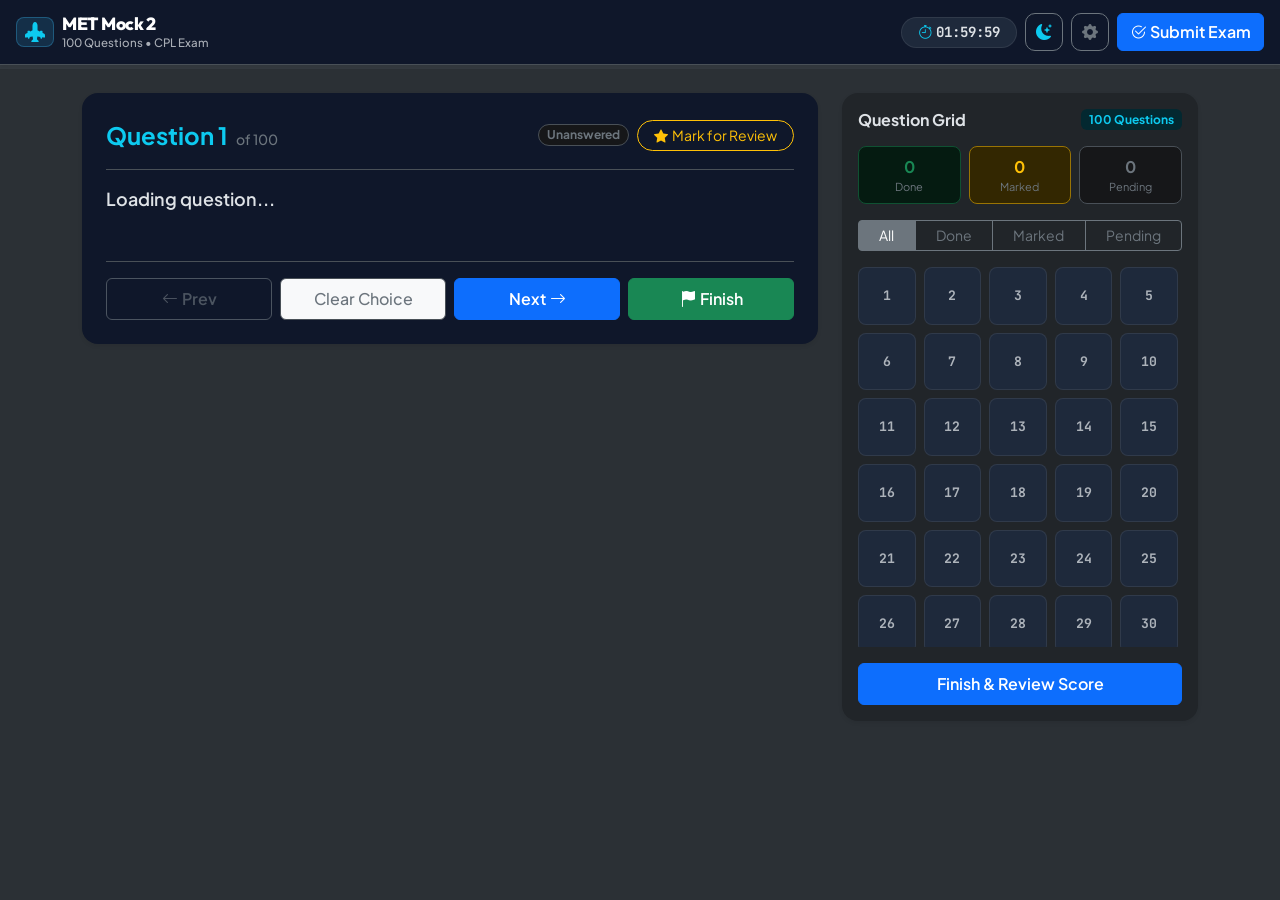
==== commit 8235e281: "feat: enhance responsive layout with Bootstrap 5 and mobile-optimized navbar" ====
--- a/index.html
+++ b/index.html
@@ -1,323 +1,454 @@
 <!DOCTYPE html>
-<html lang="en">
+<html lang="en" data-bs-theme="dark">
 <head>
   <meta charset="UTF-8" />
-  <meta name="viewport" content="width=device-width, initial-scale=1.0, maximum-scale=1.0" />
+  <meta name="viewport" content="width=device-width, initial-scale=1.0, maximum-scale=1.0, user-scalable=no" />
   <title>MET Mock 2 — Meteorology Exam Prep</title>
   <meta name="description" content="100-Question CPL Meteorology Mock Examination 2 with interactive practice and exam modes." />
+  
+  <!-- Fonts -->
   <link rel="preconnect" href="https://fonts.googleapis.com" />
   <link rel="preconnect" href="https://fonts.gstatic.com" crossorigin />
-  <link href="https://fonts.googleapis.com/css2?family=Outfit:wght@400;500;600;700;800&family=Plus+Jakarta+Sans:wght@400;500;600;700&family=JetBrains+Mono:wght@500;700&display=swap" rel="stylesheet" />
+  <link href="https://fonts.googleapis.com/css2?family=Outfit:wght@500;600;700;800&family=Plus+Jakarta+Sans:wght@400;500;600;700&family=JetBrains+Mono:wght@500;700&display=swap" rel="stylesheet" />
+  
+  <!-- Bootstrap 5.3 & Bootstrap Icons -->
+  <link href="https://cdn.jsdelivr.net/npm/bootstrap@5.3.3/dist/css/bootstrap.min.css" rel="stylesheet" />
+  <link rel="stylesheet" href="https://cdn.jsdelivr.net/npm/bootstrap-icons@1.11.3/font/bootstrap-icons.min.css" />
+  
+  <!-- Custom Styles -->
   <link rel="stylesheet" href="style.css" />
 </head>
-<body>
-  <!-- TOP APP BAR -->
-  <header class="app-header">
-    <div class="header-left">
-      <div class="logo-icon">✈️</div>
-      <div class="logo-text">
-        <h1 class="exam-title">MET Mock 2</h1>
-        <span class="exam-sub">Meteorology • 100 Questions</span>
-      </div>
-    </div>
-
-    <div class="header-center">
-      <div class="timer-badge" id="timerBadge" title="Exam Timer">
-        <span class="timer-icon">⏱️</span>
-        <span class="timer-display" id="timerDisplay">02:00:00</span>
-      </div>
-    </div>
-
-    <div class="header-right">
-      <button class="icon-btn" id="themeToggleBtn" title="Toggle Theme">
-        <span id="themeIcon">🌙</span>
-      </button>
-      <button class="icon-btn" id="settingsToggleBtn" title="Exam Settings">
-        <span>⚙️</span>
-      </button>
-      <button class="btn btn-secondary palette-toggle-mobile" id="mobilePaletteBtn">
-        <span>📋 Grid (<span id="mobileAnsweredCount">0</span>/100)</span>
-      </button>
-      <button class="btn btn-primary submit-top-btn" id="topSubmitBtn">
-        <span>Submit Exam</span>
-      </button>
-    </div>
-  </header>
-
-  <!-- PROGRESS LINE -->
-  <div class="progress-track">
-    <div class="progress-bar" id="progressBar" style="width: 0%;"></div>
+<body class="bg-body-tertiary">
+
+  <!-- TOP NAVBAR -->
+  <nav class="navbar navbar-expand bg-surface border-bottom sticky-top py-2 px-3 shadow-sm">
+    <div class="container-fluid px-0 justify-content-between">
+      
+      <!-- Brand -->
+      <a class="navbar-brand d-flex align-items-center gap-2 m-0 text-decoration-none" href="#">
+        <span class="brand-badge"><i class="bi bi-airplane-engines-fill text-info"></i></span>
+        <div>
+          <div class="brand-title">MET Mock 2</div>
+          <div class="brand-subtitle d-none d-sm-block">100 Questions • CPL Exam</div>
+        </div>
+      </a>
+
+      <!-- Center / Right: Timer & Tools -->
+      <div class="d-flex align-items-center gap-2">
+        
+        <!-- Timer Badge -->
+        <div class="timer-pill d-flex align-items-center gap-1 px-3 py-1 rounded-pill" id="timerBadge">
+          <i class="bi bi-stopwatch text-info"></i>
+          <span class="font-mono fw-bold" id="timerDisplay">02:00:00</span>
+        </div>
+
+        <!-- Theme Toggle -->
+        <button class="btn btn-outline-secondary btn-icon" id="themeToggleBtn" type="button" title="Toggle theme">
+          <i class="bi bi-moon-stars-fill" id="themeIcon"></i>
+        </button>
+
+        <!-- Settings Toggle -->
+        <button class="btn btn-outline-secondary btn-icon" id="settingsToggleBtn" type="button" title="Exam Settings">
+          <i class="bi bi-gear-fill"></i>
+        </button>
+
+        <!-- Question Grid Offcanvas Toggle (Mobile only) -->
+        <button class="btn btn-outline-info d-lg-none d-flex align-items-center gap-1 px-2 py-1" type="button" data-bs-toggle="offcanvas" data-bs-target="#paletteOffcanvas">
+          <i class="bi bi-grid-3x3-gap-fill"></i>
+          <span class="small fw-semibold"><span id="mobileAnsweredCount">0</span>/100</span>
+        </button>
+
+        <!-- Desktop Submit Button -->
+        <button class="btn btn-primary d-none d-lg-inline-flex align-items-center gap-1 fw-semibold" id="topSubmitBtn" type="button">
+          <i class="bi bi-check2-circle"></i>
+          <span>Submit Exam</span>
+        </button>
+
+      </div>
+    </div>
+  </nav>
+
+  <!-- PROGRESS BAR -->
+  <div class="progress rounded-0" style="height: 4px;">
+    <div class="progress-bar bg-info progress-bar-striped progress-bar-animated" id="progressBar" role="progressbar" style="width: 0%;"></div>
   </div>
 
-  <!-- MAIN APP CONTAINER -->
-  <main class="main-container">
+  <!-- MAIN CONTAINER -->
+  <div class="container-xl py-3 py-md-4">
     
-    <!-- 1. QUIZ VIEW -->
-    <div class="quiz-layout" id="quizView">
+    <!-- 1. QUIZ SCREEN -->
+    <div class="row g-4" id="quizView">
       
-      <!-- LEFT: QUESTION DISPLAY AREA -->
-      <section class="question-pane">
-        
-        <!-- Header Info within Question Pane -->
-        <div class="q-header-row">
-          <div class="q-number-pill" id="qNumberPill">
-            <span class="q-index-highlight">Question <span id="currentQNum">1</span></span>
-            <span class="q-total-label">of 100</span>
-          </div>
-
-          <div class="q-status-tags">
-            <span class="status-pill status-unanswered" id="qStatusPill">Unanswered</span>
-            <button class="mark-btn" id="markBtn" title="Mark this question to review later">
-              <span class="mark-icon">⭐</span>
-              <span id="markBtnText">Mark for Review</span>
-            </button>
-          </div>
-        </div>
-
-        <!-- Question Body Card -->
-        <div class="question-card">
-          <div class="q-text" id="questionText">Loading question...</div>
-
-          <!-- Options List -->
-          <div class="options-container" id="optionsContainer">
-            <!-- Options dynamically rendered by JavaScript -->
-          </div>
-
-          <!-- Instant Feedback (Practice Mode only) -->
-          <div class="explanation-box hidden" id="instantExplanationBox">
-            <div class="exp-header">
-              <span class="exp-badge" id="expResultBadge">Correct</span>
-              <strong>Explanation & Key Concept:</strong>
-            </div>
-            <p class="exp-text" id="instantExpText"></p>
-          </div>
-        </div>
-
-        <!-- Bottom Navigation Controls -->
-        <div class="quiz-nav-bar">
-          <div class="nav-left">
-            <button class="btn btn-secondary" id="prevBtn" disabled>
-              <span>← Previous</span>
-            </button>
-            <button class="btn btn-ghost" id="clearBtn">
-              <span>Clear Choice</span>
-            </button>
-          </div>
-
-          <div class="nav-right">
-            <button class="btn btn-secondary" id="nextBtn">
-              <span>Next →</span>
-            </button>
-            <button class="btn btn-accent" id="finishBtn">
-              <span>Submit & Finish 🏁</span>
-            </button>
-          </div>
-        </div>
-
-      </section>
-
-      <!-- RIGHT: QUESTION PALETTE SIDEBAR -->
-      <aside class="palette-pane" id="palettePane">
-        <div class="palette-header">
-          <h2 class="palette-title">Question Grid</h2>
-          <button class="close-palette-mobile" id="closeMobilePaletteBtn">&times;</button>
-        </div>
-
-        <!-- Stats Chips -->
-        <div class="palette-stats-row">
-          <div class="stat-pill stat-answered">
-            <span class="stat-dot green"></span>
-            <span class="stat-val" id="statAnsweredCount">0</span>
-            <span class="stat-lbl">Done</span>
-          </div>
-          <div class="stat-pill stat-marked">
-            <span class="stat-dot amber"></span>
-            <span class="stat-val" id="statMarkedCount">0</span>
-            <span class="stat-lbl">Marked</span>
-          </div>
-          <div class="stat-pill stat-unanswered">
-            <span class="stat-dot grey"></span>
-            <span class="stat-val" id="statUnansweredCount">100</span>
-            <span class="stat-lbl">Pending</span>
-          </div>
-        </div>
-
-        <!-- Palette Filter Tabs -->
-        <div class="palette-filters">
-          <button class="p-filter-btn active" data-filter="all">All (100)</button>
-          <button class="p-filter-btn" data-filter="answered">Answered</button>
-          <button class="p-filter-btn" data-filter="marked">Marked</button>
-          <button class="p-filter-btn" data-filter="unanswered">Pending</button>
-        </div>
-
-        <!-- 100 Grid -->
-        <div class="questions-grid" id="questionsGrid">
-          <!-- 1 to 100 generated by JS -->
-        </div>
-
-        <!-- Quick Submit in Sidebar -->
-        <div class="palette-footer">
-          <button class="btn btn-primary btn-block" id="paletteSubmitBtn">
+      <!-- MAIN QUESTION COLUMN -->
+      <div class="col-12 col-lg-8 col-xl-8">
+        <div class="card border-0 shadow-sm rounded-4 question-card p-3 p-md-4">
+          
+          <!-- Card Header Info -->
+          <div class="d-flex align-items-center justify-content-between flex-wrap gap-2 pb-3 mb-3 border-bottom">
+            <div class="d-flex align-items-baseline gap-2">
+              <span class="fs-4 fw-bold text-info" id="currentQNum">Question 1</span>
+              <span class="text-secondary small fw-medium">of 100</span>
+            </div>
+
+            <div class="d-flex align-items-center gap-2">
+              <span class="badge rounded-pill bg-secondary-subtle text-secondary border px-2 py-1 small" id="qStatusPill">Unanswered</span>
+              <button class="btn btn-sm btn-outline-warning rounded-pill px-3 py-1 d-flex align-items-center gap-1" id="markBtn" type="button">
+                <i class="bi bi-star-fill text-warning"></i>
+                <span id="markBtnText">Mark for Review</span>
+              </button>
+            </div>
+          </div>
+
+          <!-- Question Text -->
+          <div class="question-text-wrap mb-4">
+            <h2 class="h5 fw-semibold lh-base mb-0" id="questionText">Loading question...</h2>
+          </div>
+
+          <!-- Options Container -->
+          <div class="d-flex flex-column gap-2 mb-4" id="optionsContainer">
+            <!-- Options populated dynamically -->
+          </div>
+
+          <!-- Instant Feedback (Practice Mode) -->
+          <div class="alert alert-info border-info d-none mb-4" id="instantExplanationBox" role="alert">
+            <div class="d-flex align-items-center gap-2 mb-1">
+              <span class="badge" id="expResultBadge">Correct</span>
+              <strong class="small">Explanation & Concept:</strong>
+            </div>
+            <p class="small mb-0 lh-base text-secondary-emphasis" id="instantExpText"></p>
+          </div>
+
+          <!-- Bottom Actions -->
+          <div class="pt-3 border-top">
+            <div class="row g-2">
+              
+              <div class="col-6 col-sm-3 order-1">
+                <button class="btn btn-outline-secondary w-100 py-2 fw-semibold d-flex align-items-center justify-content-center gap-1" id="prevBtn" type="button" disabled>
+                  <i class="bi bi-arrow-left"></i> Prev
+                </button>
+              </div>
+
+              <div class="col-6 col-sm-3 order-2 order-sm-3">
+                <button class="btn btn-primary w-100 py-2 fw-semibold d-flex align-items-center justify-content-center gap-1" id="nextBtn" type="button">
+                  Next <i class="bi bi-arrow-right"></i>
+                </button>
+              </div>
+
+              <div class="col-6 col-sm-3 order-3 order-sm-2">
+                <button class="btn btn-light border w-100 py-2 small fw-medium text-secondary" id="clearBtn" type="button">
+                  Clear Choice
+                </button>
+              </div>
+
+              <div class="col-6 col-sm-3 order-4">
+                <button class="btn btn-success w-100 py-2 fw-semibold d-flex align-items-center justify-content-center gap-1" id="finishBtn" type="button">
+                  <i class="bi bi-flag-fill"></i> Finish
+                </button>
+              </div>
+
+            </div>
+          </div>
+
+        </div>
+      </div>
+
+      <!-- DESKTOP SIDEBAR QUESTION PALETTE -->
+      <div class="col-12 col-lg-4 col-xl-4 d-none d-lg-block">
+        <div class="card border-0 shadow-sm rounded-4 p-3 sticky-top" style="top: 84px;">
+          
+          <div class="d-flex align-items-center justify-content-between mb-3">
+            <h3 class="h6 fw-bold mb-0">Question Grid</h3>
+            <span class="badge bg-info-subtle text-info">100 Questions</span>
+          </div>
+
+          <!-- Quick Stats -->
+          <div class="row g-2 mb-3 text-center">
+            <div class="col-4">
+              <div class="p-2 rounded-3 bg-success-subtle border border-success-subtle">
+                <div class="fs-6 fw-bold text-success" id="statAnsweredCount">0</div>
+                <div class="text-secondary" style="font-size: 11px;">Done</div>
+              </div>
+            </div>
+            <div class="col-4">
+              <div class="p-2 rounded-3 bg-warning-subtle border border-warning-subtle">
+                <div class="fs-6 fw-bold text-warning" id="statMarkedCount">0</div>
+                <div class="text-secondary" style="font-size: 11px;">Marked</div>
+              </div>
+            </div>
+            <div class="col-4">
+              <div class="p-2 rounded-3 bg-secondary-subtle border">
+                <div class="fs-6 fw-bold text-secondary" id="statUnansweredCount">100</div>
+                <div class="text-secondary" style="font-size: 11px;">Pending</div>
+              </div>
+            </div>
+          </div>
+
+          <!-- Filter Pills -->
+          <div class="btn-group btn-group-sm w-100 mb-3" role="group">
+            <button type="button" class="btn btn-outline-secondary p-filter-btn active" data-filter="all">All</button>
+            <button type="button" class="btn btn-outline-secondary p-filter-btn" data-filter="answered">Done</button>
+            <button type="button" class="btn btn-outline-secondary p-filter-btn" data-filter="marked">Marked</button>
+            <button type="button" class="btn btn-outline-secondary p-filter-btn" data-filter="unanswered">Pending</button>
+          </div>
+
+          <!-- 100 Button Grid -->
+          <div class="palette-grid-scroll mb-3">
+            <div class="d-grid grid-cols-5 gap-2" id="questionsGridDesktop">
+              <!-- Rendered by JS -->
+            </div>
+          </div>
+
+          <!-- Finish Button in Sidebar -->
+          <button class="btn btn-primary w-100 fw-semibold py-2" id="paletteSubmitBtn" type="button">
             Finish & Review Score
           </button>
-        </div>
-      </aside>
-
-    </div>
-
-    <!-- 2. RESULTS & REVIEW VIEW (HIDDEN INITIALLY) -->
-    <section class="results-layout hidden" id="resultsView">
+
+        </div>
+      </div>
+
+    </div>
+
+    <!-- 2. RESULTS & REVIEW SCREEN (Hidden initially) -->
+    <div class="d-none" id="resultsView">
       
       <!-- HERO SCORE CARD -->
-      <div class="results-hero-card">
-        <div class="results-badge" id="resultsVerdictBadge">PASSED 🎉</div>
-        <h2 class="results-title">MET Mock 2 Completed</h2>
-        <p class="results-subtitle">Meteorology 100-Question Exam Summary</p>
-
-        <div class="score-circle-wrap">
-          <div class="score-percentage" id="scorePercent">0%</div>
-          <div class="score-fraction" id="scoreFraction">0 / 100 Correct</div>
-        </div>
-
-        <!-- Detailed Metrics Grid -->
-        <div class="results-metrics-grid">
-          <div class="res-metric-box metric-correct">
-            <div class="metric-val" id="resCorrectCount">0</div>
-            <div class="metric-lbl">Correct (🟢)</div>
-          </div>
-          <div class="res-metric-box metric-incorrect">
-            <div class="metric-val" id="resIncorrectCount">0</div>
-            <div class="metric-lbl">Incorrect (🔴)</div>
-          </div>
-          <div class="res-metric-box metric-skipped">
-            <div class="metric-val" id="resSkippedCount">0</div>
-            <div class="metric-lbl">Skipped (⚪)</div>
-          </div>
-          <div class="res-metric-box metric-time">
-            <div class="metric-val" id="resTimeSpent">0m 0s</div>
-            <div class="metric-lbl">Time Spent (⏱️)</div>
-          </div>
-        </div>
-
-        <!-- Hero Actions -->
-        <div class="results-actions">
-          <button class="btn btn-primary" id="retakeAllBtn">
-            <span>🔄 Retake Full Exam</span>
+      <div class="card border-0 shadow-sm rounded-4 p-4 p-md-5 text-center mb-4">
+        
+        <div class="mb-2">
+          <span class="badge rounded-pill px-3 py-2 fs-6 fw-bold" id="resultsVerdictBadge">PASSED 🎉</span>
+        </div>
+
+        <h1 class="h3 fw-bold mb-1">MET Mock 2 Completed</h1>
+        <p class="text-secondary small mb-4">Meteorology Examination Summary</p>
+
+        <!-- Big Score Display -->
+        <div class="score-display-box my-2">
+          <div class="display-3 fw-bolder text-info font-display" id="scorePercent">0%</div>
+          <div class="h5 fw-semibold text-secondary" id="scoreFraction">0 / 100 Correct</div>
+        </div>
+
+        <!-- Metrics Row -->
+        <div class="row g-3 justify-content-center my-3 max-w-700 mx-auto w-100">
+          <div class="col-6 col-sm-3">
+            <div class="p-3 rounded-4 bg-success-subtle border border-success-subtle">
+              <div class="h4 fw-bold text-success mb-0" id="resCorrectCount">0</div>
+              <div class="small text-secondary fw-semibold">Correct (🟢)</div>
+            </div>
+          </div>
+          <div class="col-6 col-sm-3">
+            <div class="p-3 rounded-4 bg-danger-subtle border border-danger-subtle">
+              <div class="h4 fw-bold text-danger mb-0" id="resIncorrectCount">0</div>
+              <div class="small text-secondary fw-semibold">Incorrect (🔴)</div>
+            </div>
+          </div>
+          <div class="col-6 col-sm-3">
+            <div class="p-3 rounded-4 bg-secondary-subtle border">
+              <div class="h4 fw-bold text-secondary mb-0" id="resSkippedCount">0</div>
+              <div class="small text-secondary fw-semibold">Skipped (⚪)</div>
+            </div>
+          </div>
+          <div class="col-6 col-sm-3">
+            <div class="p-3 rounded-4 bg-info-subtle border border-info-subtle">
+              <div class="h4 fw-bold text-info mb-0" id="resTimeSpent">0m 0s</div>
+              <div class="small text-secondary fw-semibold">Time Spent (⏱️)</div>
+            </div>
+          </div>
+        </div>
+
+        <!-- Action Buttons -->
+        <div class="d-flex flex-wrap gap-2 justify-content-center mt-3">
+          <button class="btn btn-primary px-4 py-2 fw-semibold" id="retakeAllBtn" type="button">
+            <i class="bi bi-arrow-repeat"></i> Retake Full Exam
           </button>
-          <button class="btn btn-secondary" id="retakeMistakesBtn">
-            <span>🎯 Practice Mistakes Only</span>
+          <button class="btn btn-outline-danger px-4 py-2 fw-semibold" id="retakeMistakesBtn" type="button">
+            <i class="bi bi-bullseye"></i> Practice Mistakes Only
           </button>
-          <button class="btn btn-ghost" id="jumpToReviewBtn">
-            <span>⬇️ Jump to Explanations</span>
+          <button class="btn btn-outline-secondary px-3 py-2 fw-semibold" id="jumpToReviewBtn" type="button">
+            <i class="bi bi-card-checklist"></i> View Solutions
           </button>
         </div>
-      </div>
-
-      <!-- DETAILED QUESTION-BY-QUESTION REVIEW -->
-      <div class="review-section" id="reviewSection">
-        <div class="review-header">
-          <h3>Question-by-Question Solutions & Explanations</h3>
+
+      </div>
+
+      <!-- DETAILED REVIEW SECTION -->
+      <div class="card border-0 shadow-sm rounded-4 p-3 p-md-4" id="reviewSection">
+        
+        <div class="d-flex align-items-center justify-content-between flex-wrap gap-2 pb-3 mb-3 border-bottom">
+          <h2 class="h5 fw-bold mb-0">Solutions & Explanations</h2>
+
+          <div class="btn-group btn-group-sm" role="group">
+            <button type="button" class="btn btn-outline-secondary rev-filter-btn active" data-rev-filter="all">All (100)</button>
+            <button type="button" class="btn btn-outline-danger rev-filter-btn" data-rev-filter="incorrect">Wrong (<span id="revWrongCount">0</span>)</button>
+            <button type="button" class="btn btn-outline-success rev-filter-btn" data-rev-filter="correct">Correct (<span id="revRightCount">0</span>)</button>
+            <button type="button" class="btn btn-outline-warning rev-filter-btn" data-rev-filter="marked">Marked (<span id="revMarkedCount">0</span>)</button>
+          </div>
+        </div>
+
+        <!-- Review list cards -->
+        <div class="d-flex flex-column gap-3" id="reviewList">
+          <!-- Populated by JS -->
+        </div>
+
+      </div>
+
+    </div>
+
+  </div>
+
+  <!-- MOBILE OFFCANVAS QUESTION PALETTE -->
+  <div class="offcanvas offcanvas-end bg-surface" tabindex="-1" id="paletteOffcanvas" aria-labelledby="paletteOffcanvasLabel">
+    <div class="offcanvas-header border-bottom">
+      <h5 class="offcanvas-title fw-bold" id="paletteOffcanvasLabel">Question Grid</h5>
+      <button type="button" class="btn-close" data-bs-dismiss="offcanvas" aria-label="Close"></button>
+    </div>
+    
+    <div class="offcanvas-body d-flex flex-column">
+      
+      <!-- Quick Stats -->
+      <div class="row g-2 mb-3 text-center">
+        <div class="col-4">
+          <div class="p-2 rounded-3 bg-success-subtle border border-success-subtle">
+            <div class="fs-6 fw-bold text-success" id="statAnsweredCountMobile">0</div>
+            <div class="text-secondary" style="font-size: 11px;">Done</div>
+          </div>
+        </div>
+        <div class="col-4">
+          <div class="p-2 rounded-3 bg-warning-subtle border border-warning-subtle">
+            <div class="fs-6 fw-bold text-warning" id="statMarkedCountMobile">0</div>
+            <div class="text-secondary" style="font-size: 11px;">Marked</div>
+          </div>
+        </div>
+        <div class="col-4">
+          <div class="p-2 rounded-3 bg-secondary-subtle border">
+            <div class="fs-6 fw-bold text-secondary" id="statUnansweredCountMobile">100</div>
+            <div class="text-secondary" style="font-size: 11px;">Pending</div>
+          </div>
+        </div>
+      </div>
+
+      <!-- Filter Buttons -->
+      <div class="btn-group btn-group-sm w-100 mb-3" role="group">
+        <button type="button" class="btn btn-outline-secondary p-filter-btn active" data-filter="all">All</button>
+        <button type="button" class="btn btn-outline-secondary p-filter-btn" data-filter="answered">Done</button>
+        <button type="button" class="btn btn-outline-secondary p-filter-btn" data-filter="marked">Marked</button>
+        <button type="button" class="btn btn-outline-secondary p-filter-btn" data-filter="unanswered">Pending</button>
+      </div>
+
+      <!-- Grid Buttons -->
+      <div class="flex-grow-1 overflow-y-auto mb-3">
+        <div class="d-grid grid-cols-5 gap-2" id="questionsGridMobile">
+          <!-- Rendered by JS -->
+        </div>
+      </div>
+
+      <button class="btn btn-primary w-100 fw-semibold py-2" id="mobilePaletteSubmitBtn" type="button" data-bs-dismiss="offcanvas">
+        Submit Exam
+      </button>
+
+    </div>
+  </div>
+
+  <!-- CONFIRM SUBMISSION MODAL -->
+  <div class="modal fade" id="submitModal" tabindex="-1" aria-labelledby="submitModalLabel" aria-hidden="true">
+    <div class="modal-dialog modal-dialog-centered">
+      <div class="modal-content rounded-4 border-0 shadow">
+        <div class="modal-header border-0 pb-0">
+          <h5 class="modal-title fw-bold" id="submitModalLabel">Submit MET Mock 2?</h5>
+          <button type="button" class="btn-close" data-bs-dismiss="modal" aria-label="Close"></button>
+        </div>
+        <div class="modal-body py-3">
+          <p class="text-secondary small mb-3">Review your exam status before final score evaluation:</p>
+
+          <div class="row g-2 text-center mb-3">
+            <div class="col-4">
+              <div class="p-2 rounded-3 bg-success-subtle border border-success-subtle">
+                <div class="h5 fw-bold text-success mb-0" id="modalAnsweredCount">0</div>
+                <div class="text-secondary" style="font-size: 11px;">Answered</div>
+              </div>
+            </div>
+            <div class="col-4">
+              <div class="p-2 rounded-3 bg-warning-subtle border border-warning-subtle">
+                <div class="h5 fw-bold text-warning mb-0" id="modalMarkedCount">0</div>
+                <div class="text-secondary" style="font-size: 11px;">Marked</div>
+              </div>
+            </div>
+            <div class="col-4">
+              <div class="p-2 rounded-3 bg-secondary-subtle border">
+                <div class="h5 fw-bold text-secondary mb-0" id="modalUnansweredCount">0</div>
+                <div class="text-secondary" style="font-size: 11px;">Unanswered</div>
+              </div>
+            </div>
+          </div>
+
+          <div class="alert alert-warning py-2 px-3 small d-none" id="unansweredWarning" role="alert">
+            <i class="bi bi-exclamation-triangle-fill me-1"></i> You still have <strong id="modalUnansweredWarnCount">0</strong> unanswered question(s)!
+          </div>
+        </div>
+        <div class="modal-footer border-0 pt-0">
+          <button type="button" class="btn btn-secondary" data-bs-dismiss="modal">Keep Answering</button>
+          <button type="button" class="btn btn-primary fw-semibold" id="modalConfirmBtn">Yes, Submit Exam</button>
+        </div>
+      </div>
+    </div>
+  </div>
+
+  <!-- SETTINGS MODAL -->
+  <div class="modal fade" id="settingsModal" tabindex="-1" aria-labelledby="settingsModalLabel" aria-hidden="true">
+    <div class="modal-dialog modal-dialog-centered">
+      <div class="modal-content rounded-4 border-0 shadow">
+        <div class="modal-header border-bottom">
+          <h5 class="modal-title fw-bold" id="settingsModalLabel"><i class="bi bi-gear-fill me-2"></i>Exam Settings</h5>
+          <button type="button" class="btn-close" data-bs-dismiss="modal" aria-label="Close"></button>
+        </div>
+        <div class="modal-body py-3">
           
-          <div class="review-filters">
-            <button class="rev-filter-btn active" data-rev-filter="all">All (100)</button>
-            <button class="rev-filter-btn filter-wrong" data-rev-filter="incorrect">Incorrect Only (<span id="revWrongCount">0</span>)</button>
-            <button class="rev-filter-btn filter-correct" data-rev-filter="correct">Correct (<span id="revRightCount">0</span>)</button>
-            <button class="rev-filter-btn filter-marked" data-rev-filter="marked">Marked (<span id="revMarkedCount">0</span>)</button>
-          </div>
-        </div>
-
-        <div class="review-list" id="reviewList">
-          <!-- Solutions dynamically populated by JS -->
-        </div>
-      </div>
-
-    </section>
-
-  </main>
-
-  <!-- CONFIRM SUBMISSION MODAL -->
-  <div class="modal-backdrop hidden" id="submitModal">
-    <div class="modal-card">
-      <div class="modal-icon">📝</div>
-      <h3 class="modal-title">Ready to submit MET Mock 2?</h3>
-      <p class="modal-desc">Please review your test status before finalizing:</p>
-
-      <div class="modal-summary-grid">
-        <div class="modal-summary-item sum-answered">
-          <span class="sum-num" id="modalAnsweredCount">0</span>
-          <span class="sum-label">Answered</span>
-        </div>
-        <div class="modal-summary-item sum-marked">
-          <span class="sum-num" id="modalMarkedCount">0</span>
-          <span class="sum-label">Marked for Review</span>
-        </div>
-        <div class="modal-summary-item sum-unanswered">
-          <span class="sum-num" id="modalUnansweredCount">0</span>
-          <span class="sum-label">Unanswered</span>
-        </div>
-      </div>
-
-      <div class="modal-alert hidden" id="unansweredWarning">
-        ⚠️ You still have <strong id="modalUnansweredWarnCount">0</strong> unanswered question(s)!
-      </div>
-
-      <div class="modal-buttons">
-        <button class="btn btn-secondary" id="modalCancelBtn">Keep Answering</button>
-        <button class="btn btn-primary" id="modalConfirmBtn">Yes, Submit Exam</button>
+          <div class="d-flex flex-column gap-3">
+            
+            <div class="d-flex align-items-center justify-content-between p-2 rounded-3 border">
+              <div>
+                <div class="fw-semibold small">Practice Mode (Instant Feedback)</div>
+                <div class="text-secondary" style="font-size: 11px;">Show explanations immediately upon choosing</div>
+              </div>
+              <div class="form-check form-switch m-0">
+                <input class="form-check-input" type="checkbox" id="settingPracticeMode" role="switch" />
+              </div>
+            </div>
+
+            <div class="d-flex align-items-center justify-content-between p-2 rounded-3 border">
+              <div>
+                <div class="fw-semibold small">Shuffle Options (A, B, C, D)</div>
+                <div class="text-secondary" style="font-size: 11px;">Randomize choices to test true recall</div>
+              </div>
+              <div class="form-check form-switch m-0">
+                <input class="form-check-input" type="checkbox" id="settingShuffleOptions" role="switch" checked />
+              </div>
+            </div>
+
+            <div class="d-flex align-items-center justify-content-between p-2 rounded-3 border">
+              <div>
+                <div class="fw-semibold small">Countdown Timer (2 Hours)</div>
+                <div class="text-secondary" style="font-size: 11px;">Enforce 120-minute CPL exam timing</div>
+              </div>
+              <div class="form-check form-switch m-0">
+                <input class="form-check-input" type="checkbox" id="settingCountdownTimer" role="switch" checked />
+              </div>
+            </div>
+
+          </div>
+
+        </div>
+        <div class="modal-footer border-0 justify-content-between">
+          <button type="button" class="btn btn-outline-danger btn-sm" id="resetExamBtn">Reset Progress</button>
+          <button type="button" class="btn btn-primary btn-sm px-3" data-bs-dismiss="modal">Done</button>
+        </div>
       </div>
     </div>
   </div>
 
-  <!-- SETTINGS MODAL -->
-  <div class="modal-backdrop hidden" id="settingsModal">
-    <div class="modal-card">
-      <div class="modal-icon">⚙️</div>
-      <h3 class="modal-title">Exam Settings</h3>
-      <p class="modal-desc">Customize your testing experience:</p>
-
-      <div class="settings-list">
-        <div class="setting-row">
-          <div class="setting-info">
-            <div class="setting-name">Practice / Instant Feedback Mode</div>
-            <div class="setting-desc">Reveal explanations immediately upon choosing an answer</div>
-          </div>
-          <label class="switch">
-            <input type="checkbox" id="settingPracticeMode" />
-            <span class="slider"></span>
-          </label>
-        </div>
-
-        <div class="setting-row">
-          <div class="setting-info">
-            <div class="setting-name">Randomize / Shuffle Option Order</div>
-            <div class="setting-desc">Mix option choices (A, B, C, D) to prevent position bias</div>
-          </div>
-          <label class="switch">
-            <input type="checkbox" id="settingShuffleOptions" checked />
-            <span class="slider"></span>
-          </label>
-        </div>
-
-        <div class="setting-row">
-          <div class="setting-info">
-            <div class="setting-name">Count Down Timer (2 Hours)</div>
-            <div class="setting-desc">Simulate realistic CPL 120-minute time constraint</div>
-          </div>
-          <label class="switch">
-            <input type="checkbox" id="settingCountdownTimer" checked />
-            <span class="slider"></span>
-          </label>
-        </div>
-      </div>
-
-      <div class="modal-buttons">
-        <button class="btn btn-ghost danger-text" id="resetExamBtn">Reset All Answers</button>
-        <button class="btn btn-primary" id="closeSettingsBtn">Done</button>
-      </div>
-    </div>
-  </div>
-
-  <!-- QUESTIONS DATA & SCRIPT -->
+  <!-- Bootstrap 5 JS Bundle -->
+  <script src="https://cdn.jsdelivr.net/npm/bootstrap@5.3.3/dist/js/bootstrap.bundle.min.js"></script>
+  
+  <!-- App Data & Scripts -->
   <script src="questions.js"></script>
   <script src="app.js"></script>
 </body>
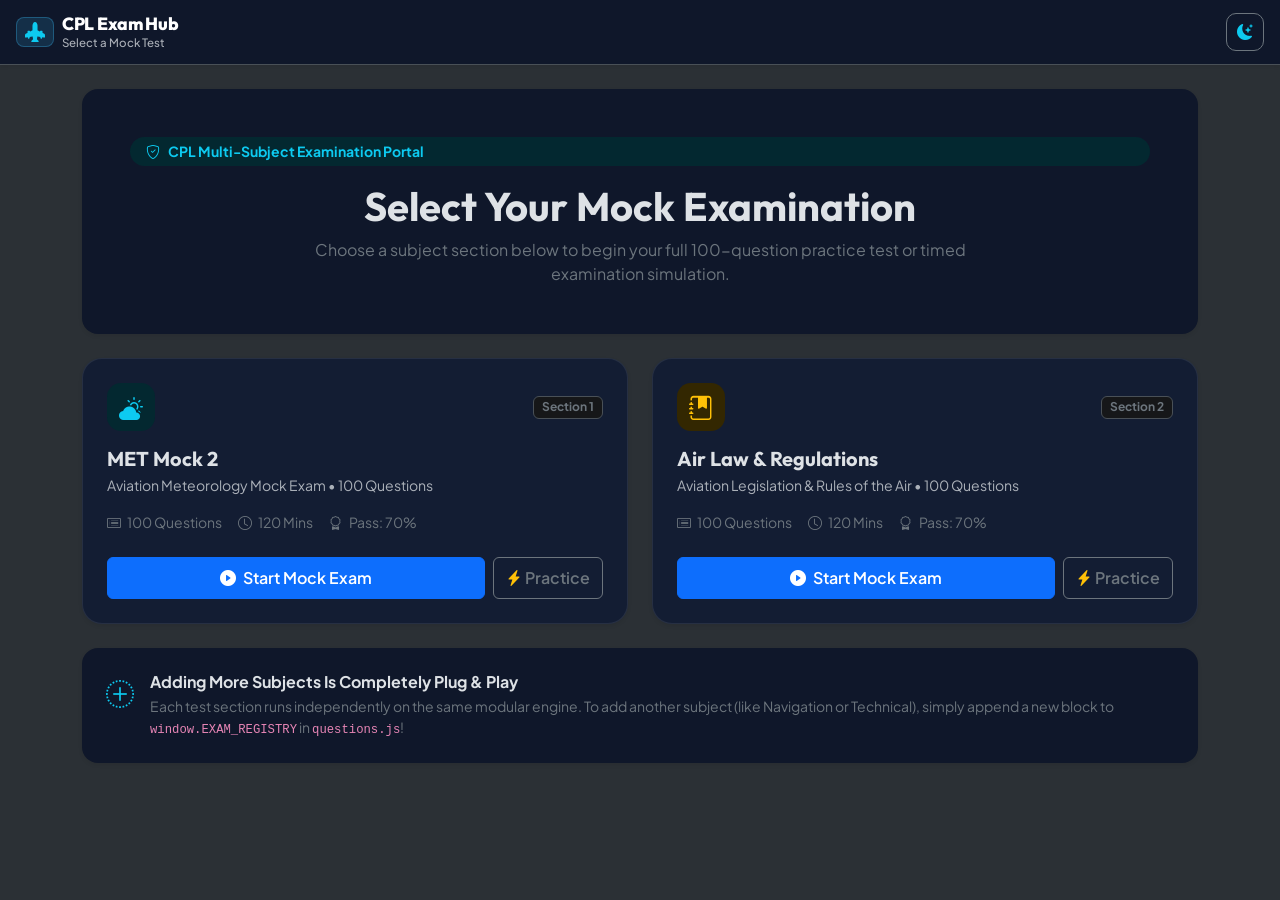
==== commit 504b7642: "feat: scalable multi-subject exam hub with MET Mock 2 and Air Law & Regulations" ====
--- a/index.html
+++ b/index.html
@@ -3,8 +3,8 @@
 <head>
   <meta charset="UTF-8" />
   <meta name="viewport" content="width=device-width, initial-scale=1.0, maximum-scale=1.0, user-scalable=no" />
-  <title>MET Mock 2 — Meteorology Exam Prep</title>
-  <meta name="description" content="100-Question CPL Meteorology Mock Examination 2 with interactive practice and exam modes." />
+  <title>CPL Exam Prep Portal — Multi-Subject Mock Tests</title>
+  <meta name="description" content="Aviation CPL multi-subject mock examination portal. Practice MET, Air Law & Regulations with full 100-question test engines." />
   
   <!-- Fonts -->
   <link rel="preconnect" href="https://fonts.googleapis.com" />
@@ -24,20 +24,26 @@
   <nav class="navbar navbar-expand bg-surface border-bottom sticky-top py-2 px-3 shadow-sm">
     <div class="container-fluid px-0 justify-content-between">
       
-      <!-- Brand -->
-      <a class="navbar-brand d-flex align-items-center gap-2 m-0 text-decoration-none" href="#">
-        <span class="brand-badge"><i class="bi bi-airplane-engines-fill text-info"></i></span>
-        <div>
-          <div class="brand-title">MET Mock 2</div>
-          <div class="brand-subtitle d-none d-sm-block">100 Questions • CPL Exam</div>
-        </div>
-      </a>
+      <!-- Brand & Hub Navigation -->
+      <div class="d-flex align-items-center gap-2">
+        <button class="btn btn-outline-secondary btn-sm rounded-pill d-none" id="navBackToHubBtn" title="Back to Subject Hub">
+          <i class="bi bi-arrow-left"></i> <span class="d-none d-sm-inline">Hub</span>
+        </button>
+
+        <a class="navbar-brand d-flex align-items-center gap-2 m-0 text-decoration-none" href="#" id="navBrandLink">
+          <span class="brand-badge"><i class="bi bi-airplane-engines-fill text-info"></i></span>
+          <div>
+            <div class="brand-title" id="navHeaderTitle">CPL Exam Hub</div>
+            <div class="brand-subtitle d-none d-sm-block" id="navHeaderSubtitle">Select a Mock Test</div>
+          </div>
+        </a>
+      </div>
 
       <!-- Center / Right: Timer & Tools -->
       <div class="d-flex align-items-center gap-2">
         
-        <!-- Timer Badge -->
-        <div class="timer-pill d-flex align-items-center gap-1 px-3 py-1 rounded-pill" id="timerBadge">
+        <!-- Timer Badge (Quiz active only) -->
+        <div class="timer-pill d-none align-items-center gap-1 px-3 py-1 rounded-pill" id="timerBadge">
           <i class="bi bi-stopwatch text-info"></i>
           <span class="font-mono fw-bold" id="timerDisplay">02:00:00</span>
         </div>
@@ -47,19 +53,19 @@
           <i class="bi bi-moon-stars-fill" id="themeIcon"></i>
         </button>
 
-        <!-- Settings Toggle -->
-        <button class="btn btn-outline-secondary btn-icon" id="settingsToggleBtn" type="button" title="Exam Settings">
+        <!-- Settings Toggle (Quiz active only) -->
+        <button class="btn btn-outline-secondary btn-icon d-none" id="settingsToggleBtn" type="button" title="Exam Settings">
           <i class="bi bi-gear-fill"></i>
         </button>
 
         <!-- Question Grid Offcanvas Toggle (Mobile only) -->
-        <button class="btn btn-outline-info d-lg-none d-flex align-items-center gap-1 px-2 py-1" type="button" data-bs-toggle="offcanvas" data-bs-target="#paletteOffcanvas">
+        <button class="btn btn-outline-info d-none d-flex align-items-center gap-1 px-2 py-1" id="mobileGridBtn" type="button" data-bs-toggle="offcanvas" data-bs-target="#paletteOffcanvas">
           <i class="bi bi-grid-3x3-gap-fill"></i>
           <span class="small fw-semibold"><span id="mobileAnsweredCount">0</span>/100</span>
         </button>
 
-        <!-- Desktop Submit Button -->
-        <button class="btn btn-primary d-none d-lg-inline-flex align-items-center gap-1 fw-semibold" id="topSubmitBtn" type="button">
+        <!-- Desktop Submit Button (Quiz active only) -->
+        <button class="btn btn-primary d-none align-items-center gap-1 fw-semibold" id="topSubmitBtn" type="button">
           <i class="bi bi-check2-circle"></i>
           <span>Submit Exam</span>
         </button>
@@ -68,16 +74,54 @@
     </div>
   </nav>
 
-  <!-- PROGRESS BAR -->
-  <div class="progress rounded-0" style="height: 4px;">
+  <!-- PROGRESS BAR (Quiz active only) -->
+  <div class="progress rounded-0 d-none" id="navProgressBarWrap" style="height: 4px;">
     <div class="progress-bar bg-info progress-bar-striped progress-bar-animated" id="progressBar" role="progressbar" style="width: 0%;"></div>
   </div>
 
   <!-- MAIN CONTAINER -->
   <div class="container-xl py-3 py-md-4">
     
-    <!-- 1. QUIZ SCREEN -->
-    <div class="row g-4" id="quizView">
+    <!-- ══════════════════════════════════════════════════════════
+         VIEW 1: SUBJECT HUB / HOME (Scalable Sections)
+         ══════════════════════════════════════════════════════════ -->
+    <div class="hub-layout" id="hubView">
+      
+      <!-- Hub Hero Header -->
+      <div class="card border-0 shadow-sm rounded-4 p-4 p-md-5 mb-4 text-center bg-surface">
+        <div class="d-inline-flex align-items-center gap-2 px-3 py-1 rounded-pill bg-info-subtle text-info fw-bold small mb-3">
+          <i class="bi bi-shield-check"></i> CPL Multi-Subject Examination Portal
+        </div>
+        <h1 class="display-6 fw-bold font-display mb-2">Select Your Mock Examination</h1>
+        <p class="text-secondary max-w-700 mx-auto mb-0">
+          Choose a subject section below to begin your full 100-question practice test or timed examination simulation.
+        </p>
+      </div>
+
+      <!-- Scalable Subject Sections Grid -->
+      <div class="row g-4" id="subjectCardsGrid">
+        <!-- Rendered dynamically from EXAM_REGISTRY in questions.js -->
+      </div>
+
+      <!-- Quick Info / Add Section Guide for User -->
+      <div class="card border-0 shadow-sm rounded-4 p-4 mt-4 bg-surface">
+        <div class="d-flex align-items-start gap-3">
+          <div class="fs-3 text-info"><i class="bi bi-plus-circle-dotted"></i></div>
+          <div>
+            <h2 class="h6 fw-bold mb-1">Adding More Subjects Is Completely Plug & Play</h2>
+            <p class="small text-secondary mb-0">
+              Each test section runs independently on the same modular engine. To add another subject (like Navigation or Technical), simply append a new block to <code>window.EXAM_REGISTRY</code> in <code>questions.js</code>!
+            </p>
+          </div>
+        </div>
+      </div>
+
+    </div>
+
+    <!-- ══════════════════════════════════════════════════════════
+         VIEW 2: ACTIVE QUIZ EXAM
+         ══════════════════════════════════════════════════════════ -->
+    <div class="row g-4 d-none" id="quizView">
       
       <!-- MAIN QUESTION COLUMN -->
       <div class="col-12 col-lg-8 col-xl-8">
@@ -87,7 +131,7 @@
           <div class="d-flex align-items-center justify-content-between flex-wrap gap-2 pb-3 mb-3 border-bottom">
             <div class="d-flex align-items-baseline gap-2">
               <span class="fs-4 fw-bold text-info" id="currentQNum">Question 1</span>
-              <span class="text-secondary small fw-medium">of 100</span>
+              <span class="text-secondary small fw-medium" id="totalQuestionsLabel">of 100</span>
             </div>
 
             <div class="d-flex align-items-center gap-2">
@@ -158,7 +202,7 @@
           
           <div class="d-flex align-items-center justify-content-between mb-3">
             <h3 class="h6 fw-bold mb-0">Question Grid</h3>
-            <span class="badge bg-info-subtle text-info">100 Questions</span>
+            <span class="badge bg-info-subtle text-info" id="sidebarTotalBadge">100 Questions</span>
           </div>
 
           <!-- Quick Stats -->
@@ -208,18 +252,20 @@
 
     </div>
 
-    <!-- 2. RESULTS & REVIEW SCREEN (Hidden initially) -->
+    <!-- ══════════════════════════════════════════════════════════
+         VIEW 3: RESULTS & SOLUTIONS SCREEN
+         ══════════════════════════════════════════════════════════ -->
     <div class="d-none" id="resultsView">
       
       <!-- HERO SCORE CARD -->
-      <div class="card border-0 shadow-sm rounded-4 p-4 p-md-5 text-center mb-4">
+      <div class="card border-0 shadow-sm rounded-4 p-4 p-md-5 text-center mb-4 bg-surface">
         
         <div class="mb-2">
           <span class="badge rounded-pill px-3 py-2 fs-6 fw-bold" id="resultsVerdictBadge">PASSED 🎉</span>
         </div>
 
-        <h1 class="h3 fw-bold mb-1">MET Mock 2 Completed</h1>
-        <p class="text-secondary small mb-4">Meteorology Examination Summary</p>
+        <h1 class="h3 fw-bold mb-1" id="resultsExamTitle">MET Mock 2 Completed</h1>
+        <p class="text-secondary small mb-4" id="resultsExamSubtitle">Examination Summary</p>
 
         <!-- Big Score Display -->
         <div class="score-display-box my-2">
@@ -257,11 +303,14 @@
 
         <!-- Action Buttons -->
         <div class="d-flex flex-wrap gap-2 justify-content-center mt-3">
+          <button class="btn btn-outline-secondary px-3 py-2 fw-semibold" id="returnToHubFromResultsBtn" type="button">
+            <i class="bi bi-house-door-fill"></i> Subject Hub
+          </button>
           <button class="btn btn-primary px-4 py-2 fw-semibold" id="retakeAllBtn" type="button">
-            <i class="bi bi-arrow-repeat"></i> Retake Full Exam
+            <i class="bi bi-arrow-repeat"></i> Retake This Mock
           </button>
           <button class="btn btn-outline-danger px-4 py-2 fw-semibold" id="retakeMistakesBtn" type="button">
-            <i class="bi bi-bullseye"></i> Practice Mistakes Only
+            <i class="bi bi-bullseye"></i> Practice Mistakes
           </button>
           <button class="btn btn-outline-secondary px-3 py-2 fw-semibold" id="jumpToReviewBtn" type="button">
             <i class="bi bi-card-checklist"></i> View Solutions
@@ -271,13 +320,13 @@
       </div>
 
       <!-- DETAILED REVIEW SECTION -->
-      <div class="card border-0 shadow-sm rounded-4 p-3 p-md-4" id="reviewSection">
+      <div class="card border-0 shadow-sm rounded-4 p-3 p-md-4 bg-surface" id="reviewSection">
         
         <div class="d-flex align-items-center justify-content-between flex-wrap gap-2 pb-3 mb-3 border-bottom">
           <h2 class="h5 fw-bold mb-0">Solutions & Explanations</h2>
 
           <div class="btn-group btn-group-sm" role="group">
-            <button type="button" class="btn btn-outline-secondary rev-filter-btn active" data-rev-filter="all">All (100)</button>
+            <button type="button" class="btn btn-outline-secondary rev-filter-btn active" data-rev-filter="all">All (<span id="revTotalCount">100</span>)</button>
             <button type="button" class="btn btn-outline-danger rev-filter-btn" data-rev-filter="incorrect">Wrong (<span id="revWrongCount">0</span>)</button>
             <button type="button" class="btn btn-outline-success rev-filter-btn" data-rev-filter="correct">Correct (<span id="revRightCount">0</span>)</button>
             <button type="button" class="btn btn-outline-warning rev-filter-btn" data-rev-filter="marked">Marked (<span id="revMarkedCount">0</span>)</button>
@@ -353,7 +402,7 @@
     <div class="modal-dialog modal-dialog-centered">
       <div class="modal-content rounded-4 border-0 shadow">
         <div class="modal-header border-0 pb-0">
-          <h5 class="modal-title fw-bold" id="submitModalLabel">Submit MET Mock 2?</h5>
+          <h5 class="modal-title fw-bold" id="submitModalLabel">Submit Exam?</h5>
           <button type="button" class="btn-close" data-bs-dismiss="modal" aria-label="Close"></button>
         </div>
         <div class="modal-body py-3">
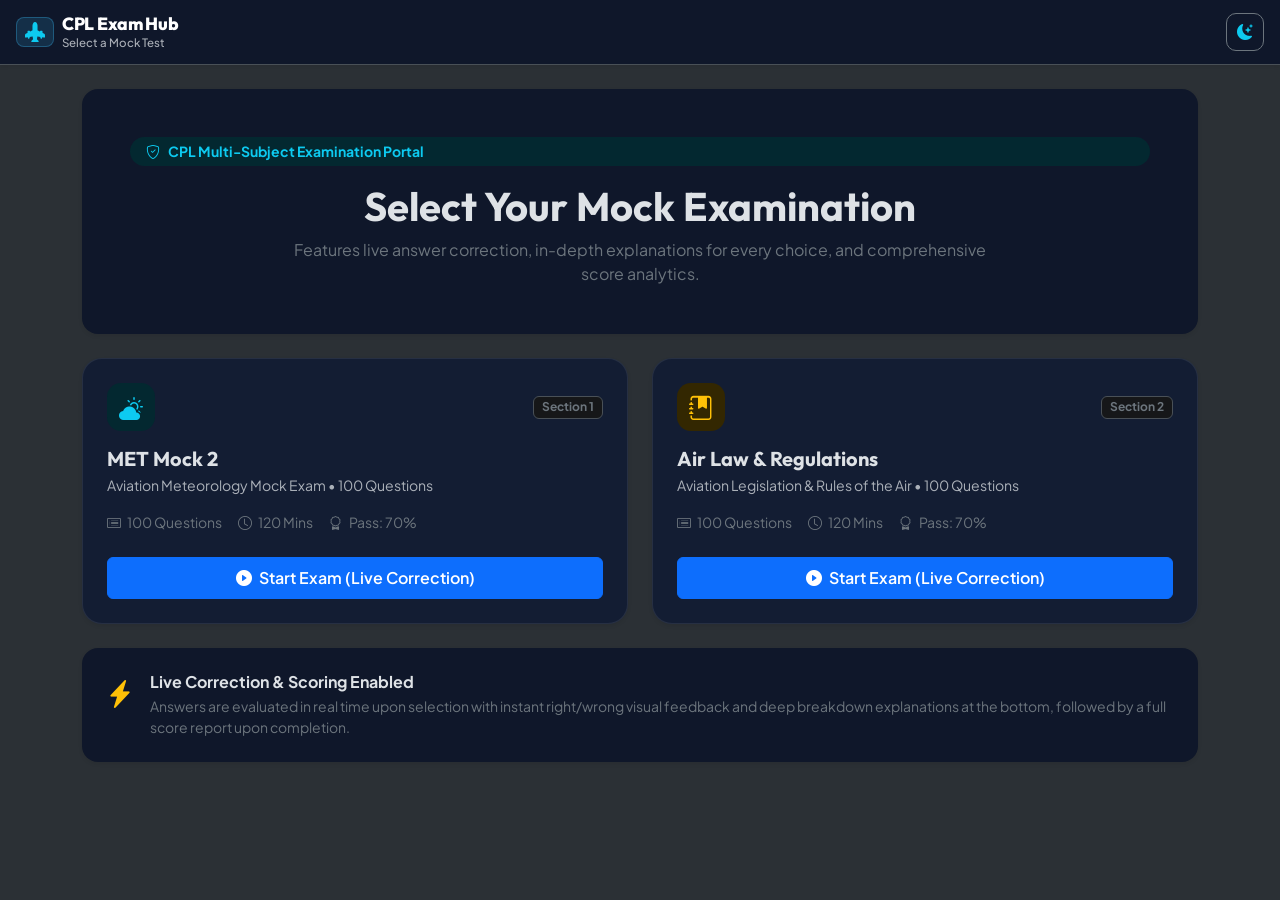
==== commit e1e64b6c: "feat: live answer correction with instant feedback, live scoring, and end-of-exam evaluation" ====
--- a/index.html
+++ b/index.html
@@ -4,7 +4,7 @@
   <meta charset="UTF-8" />
   <meta name="viewport" content="width=device-width, initial-scale=1.0, maximum-scale=1.0, user-scalable=no" />
   <title>CPL Exam Prep Portal — Multi-Subject Mock Tests</title>
-  <meta name="description" content="Aviation CPL multi-subject mock examination portal. Practice MET, Air Law & Regulations with full 100-question test engines." />
+  <meta name="description" content="Aviation CPL multi-subject mock examination portal with live correction, instant explanations, and analytics." />
   
   <!-- Fonts -->
   <link rel="preconnect" href="https://fonts.googleapis.com" />
@@ -39,9 +39,16 @@
         </a>
       </div>
 
-      <!-- Center / Right: Timer & Tools -->
+      <!-- Center / Right: Live Score, Timer & Tools -->
       <div class="d-flex align-items-center gap-2">
         
+        <!-- Live Score Pill (Quiz active only) -->
+        <div class="live-score-pill d-none align-items-center gap-2 px-2 py-1 rounded-pill" id="liveScoreBadge" title="Live Correct / Incorrect Score">
+          <span class="text-success fw-bold small"><i class="bi bi-check-circle-fill"></i> <span id="liveCorrectCount">0</span></span>
+          <span class="text-secondary opacity-50">|</span>
+          <span class="text-danger fw-bold small"><i class="bi bi-x-circle-fill"></i> <span id="liveWrongCount">0</span></span>
+        </div>
+
         <!-- Timer Badge (Quiz active only) -->
         <div class="timer-pill d-none align-items-center gap-1 px-3 py-1 rounded-pill" id="timerBadge">
           <i class="bi bi-stopwatch text-info"></i>
@@ -94,7 +101,7 @@
         </div>
         <h1 class="display-6 fw-bold font-display mb-2">Select Your Mock Examination</h1>
         <p class="text-secondary max-w-700 mx-auto mb-0">
-          Choose a subject section below to begin your full 100-question practice test or timed examination simulation.
+          Features live answer correction, in-depth explanations for every choice, and comprehensive score analytics.
         </p>
       </div>
 
@@ -103,14 +110,14 @@
         <!-- Rendered dynamically from EXAM_REGISTRY in questions.js -->
       </div>
 
-      <!-- Quick Info / Add Section Guide for User -->
+      <!-- Quick Info Guide -->
       <div class="card border-0 shadow-sm rounded-4 p-4 mt-4 bg-surface">
         <div class="d-flex align-items-start gap-3">
-          <div class="fs-3 text-info"><i class="bi bi-plus-circle-dotted"></i></div>
+          <div class="fs-3 text-info"><i class="bi bi-lightning-charge-fill text-warning"></i></div>
           <div>
-            <h2 class="h6 fw-bold mb-1">Adding More Subjects Is Completely Plug & Play</h2>
+            <h2 class="h6 fw-bold mb-1">Live Correction & Scoring Enabled</h2>
             <p class="small text-secondary mb-0">
-              Each test section runs independently on the same modular engine. To add another subject (like Navigation or Technical), simply append a new block to <code>window.EXAM_REGISTRY</code> in <code>questions.js</code>!
+              Answers are evaluated in real time upon selection with instant right/wrong visual feedback and deep breakdown explanations at the bottom, followed by a full score report upon completion.
             </p>
           </div>
         </div>
@@ -153,13 +160,9 @@
             <!-- Options populated dynamically -->
           </div>
 
-          <!-- Instant Feedback (Practice Mode) -->
-          <div class="alert alert-info border-info d-none mb-4" id="instantExplanationBox" role="alert">
-            <div class="d-flex align-items-center gap-2 mb-1">
-              <span class="badge" id="expResultBadge">Correct</span>
-              <strong class="small">Explanation & Concept:</strong>
-            </div>
-            <p class="small mb-0 lh-base text-secondary-emphasis" id="instantExpText"></p>
+          <!-- Instant Live Correction & Detailed Explanation at Bottom -->
+          <div class="d-none mb-4" id="instantExplanationBox">
+            <!-- Populated dynamically upon answering -->
           </div>
 
           <!-- Bottom Actions -->
@@ -186,7 +189,7 @@
 
               <div class="col-6 col-sm-3 order-4">
                 <button class="btn btn-success w-100 py-2 fw-semibold d-flex align-items-center justify-content-center gap-1" id="finishBtn" type="button">
-                  <i class="bi bi-flag-fill"></i> Finish
+                  <i class="bi bi-flag-fill"></i> Finish Exam
                 </button>
               </div>
 
@@ -205,18 +208,18 @@
             <span class="badge bg-info-subtle text-info" id="sidebarTotalBadge">100 Questions</span>
           </div>
 
-          <!-- Quick Stats -->
+          <!-- Quick Stats (Correct, Incorrect, Pending) -->
           <div class="row g-2 mb-3 text-center">
             <div class="col-4">
               <div class="p-2 rounded-3 bg-success-subtle border border-success-subtle">
-                <div class="fs-6 fw-bold text-success" id="statAnsweredCount">0</div>
-                <div class="text-secondary" style="font-size: 11px;">Done</div>
+                <div class="fs-6 fw-bold text-success" id="statCorrectCount">0</div>
+                <div class="text-secondary" style="font-size: 11px;">Correct (✓)</div>
               </div>
             </div>
             <div class="col-4">
-              <div class="p-2 rounded-3 bg-warning-subtle border border-warning-subtle">
-                <div class="fs-6 fw-bold text-warning" id="statMarkedCount">0</div>
-                <div class="text-secondary" style="font-size: 11px;">Marked</div>
+              <div class="p-2 rounded-3 bg-danger-subtle border border-danger-subtle">
+                <div class="fs-6 fw-bold text-danger" id="statWrongCount">0</div>
+                <div class="text-secondary" style="font-size: 11px;">Wrong (✗)</div>
               </div>
             </div>
             <div class="col-4">
@@ -230,8 +233,9 @@
           <!-- Filter Pills -->
           <div class="btn-group btn-group-sm w-100 mb-3" role="group">
             <button type="button" class="btn btn-outline-secondary p-filter-btn active" data-filter="all">All</button>
-            <button type="button" class="btn btn-outline-secondary p-filter-btn" data-filter="answered">Done</button>
-            <button type="button" class="btn btn-outline-secondary p-filter-btn" data-filter="marked">Marked</button>
+            <button type="button" class="btn btn-outline-success p-filter-btn" data-filter="correct">Correct</button>
+            <button type="button" class="btn btn-outline-danger p-filter-btn" data-filter="wrong">Wrong</button>
+            <button type="button" class="btn btn-outline-warning p-filter-btn" data-filter="marked">Marked</button>
             <button type="button" class="btn btn-outline-secondary p-filter-btn" data-filter="unanswered">Pending</button>
           </div>
 
@@ -310,7 +314,7 @@
             <i class="bi bi-arrow-repeat"></i> Retake This Mock
           </button>
           <button class="btn btn-outline-danger px-4 py-2 fw-semibold" id="retakeMistakesBtn" type="button">
-            <i class="bi bi-bullseye"></i> Practice Mistakes
+            <i class="bi bi-bullseye"></i> Practice Mistakes Only
           </button>
           <button class="btn btn-outline-secondary px-3 py-2 fw-semibold" id="jumpToReviewBtn" type="button">
             <i class="bi bi-card-checklist"></i> View Solutions
@@ -357,14 +361,14 @@
       <div class="row g-2 mb-3 text-center">
         <div class="col-4">
           <div class="p-2 rounded-3 bg-success-subtle border border-success-subtle">
-            <div class="fs-6 fw-bold text-success" id="statAnsweredCountMobile">0</div>
-            <div class="text-secondary" style="font-size: 11px;">Done</div>
+            <div class="fs-6 fw-bold text-success" id="statCorrectCountMobile">0</div>
+            <div class="text-secondary" style="font-size: 11px;">Correct</div>
           </div>
         </div>
         <div class="col-4">
-          <div class="p-2 rounded-3 bg-warning-subtle border border-warning-subtle">
-            <div class="fs-6 fw-bold text-warning" id="statMarkedCountMobile">0</div>
-            <div class="text-secondary" style="font-size: 11px;">Marked</div>
+          <div class="p-2 rounded-3 bg-danger-subtle border border-danger-subtle">
+            <div class="fs-6 fw-bold text-danger" id="statWrongCountMobile">0</div>
+            <div class="text-secondary" style="font-size: 11px;">Wrong</div>
           </div>
         </div>
         <div class="col-4">
@@ -378,8 +382,9 @@
       <!-- Filter Buttons -->
       <div class="btn-group btn-group-sm w-100 mb-3" role="group">
         <button type="button" class="btn btn-outline-secondary p-filter-btn active" data-filter="all">All</button>
-        <button type="button" class="btn btn-outline-secondary p-filter-btn" data-filter="answered">Done</button>
-        <button type="button" class="btn btn-outline-secondary p-filter-btn" data-filter="marked">Marked</button>
+        <button type="button" class="btn btn-outline-success p-filter-btn" data-filter="correct">Correct</button>
+        <button type="button" class="btn btn-outline-danger p-filter-btn" data-filter="wrong">Wrong</button>
+        <button type="button" class="btn btn-outline-warning p-filter-btn" data-filter="marked">Marked</button>
         <button type="button" class="btn btn-outline-secondary p-filter-btn" data-filter="unanswered">Pending</button>
       </div>
 
@@ -391,7 +396,7 @@
       </div>
 
       <button class="btn btn-primary w-100 fw-semibold py-2" id="mobilePaletteSubmitBtn" type="button" data-bs-dismiss="offcanvas">
-        Submit Exam
+        Finish & Calculate Score
       </button>
 
     </div>
@@ -406,19 +411,19 @@
           <button type="button" class="btn-close" data-bs-dismiss="modal" aria-label="Close"></button>
         </div>
         <div class="modal-body py-3">
-          <p class="text-secondary small mb-3">Review your exam status before final score evaluation:</p>
+          <p class="text-secondary small mb-3">Review your final exam standing before concluding:</p>
 
           <div class="row g-2 text-center mb-3">
             <div class="col-4">
               <div class="p-2 rounded-3 bg-success-subtle border border-success-subtle">
-                <div class="h5 fw-bold text-success mb-0" id="modalAnsweredCount">0</div>
-                <div class="text-secondary" style="font-size: 11px;">Answered</div>
+                <div class="h5 fw-bold text-success mb-0" id="modalCorrectCount">0</div>
+                <div class="text-secondary" style="font-size: 11px;">Correct</div>
               </div>
             </div>
             <div class="col-4">
-              <div class="p-2 rounded-3 bg-warning-subtle border border-warning-subtle">
-                <div class="h5 fw-bold text-warning mb-0" id="modalMarkedCount">0</div>
-                <div class="text-secondary" style="font-size: 11px;">Marked</div>
+              <div class="p-2 rounded-3 bg-danger-subtle border border-danger-subtle">
+                <div class="h5 fw-bold text-danger mb-0" id="modalWrongCount">0</div>
+                <div class="text-secondary" style="font-size: 11px;">Incorrect</div>
               </div>
             </div>
             <div class="col-4">
@@ -435,7 +440,7 @@
         </div>
         <div class="modal-footer border-0 pt-0">
           <button type="button" class="btn btn-secondary" data-bs-dismiss="modal">Keep Answering</button>
-          <button type="button" class="btn btn-primary fw-semibold" id="modalConfirmBtn">Yes, Submit Exam</button>
+          <button type="button" class="btn btn-primary fw-semibold" id="modalConfirmBtn">Yes, Submit & View Score</button>
         </div>
       </div>
     </div>
@@ -455,11 +460,11 @@
             
             <div class="d-flex align-items-center justify-content-between p-2 rounded-3 border">
               <div>
-                <div class="fw-semibold small">Practice Mode (Instant Feedback)</div>
-                <div class="text-secondary" style="font-size: 11px;">Show explanations immediately upon choosing</div>
+                <div class="fw-semibold small">Live Instant Correction</div>
+                <div class="text-secondary" style="font-size: 11px;">Instantly show right/wrong & explanation after clicking</div>
               </div>
               <div class="form-check form-switch m-0">
-                <input class="form-check-input" type="checkbox" id="settingPracticeMode" role="switch" />
+                <input class="form-check-input" type="checkbox" id="settingLiveCorrection" role="switch" checked />
               </div>
             </div>
 
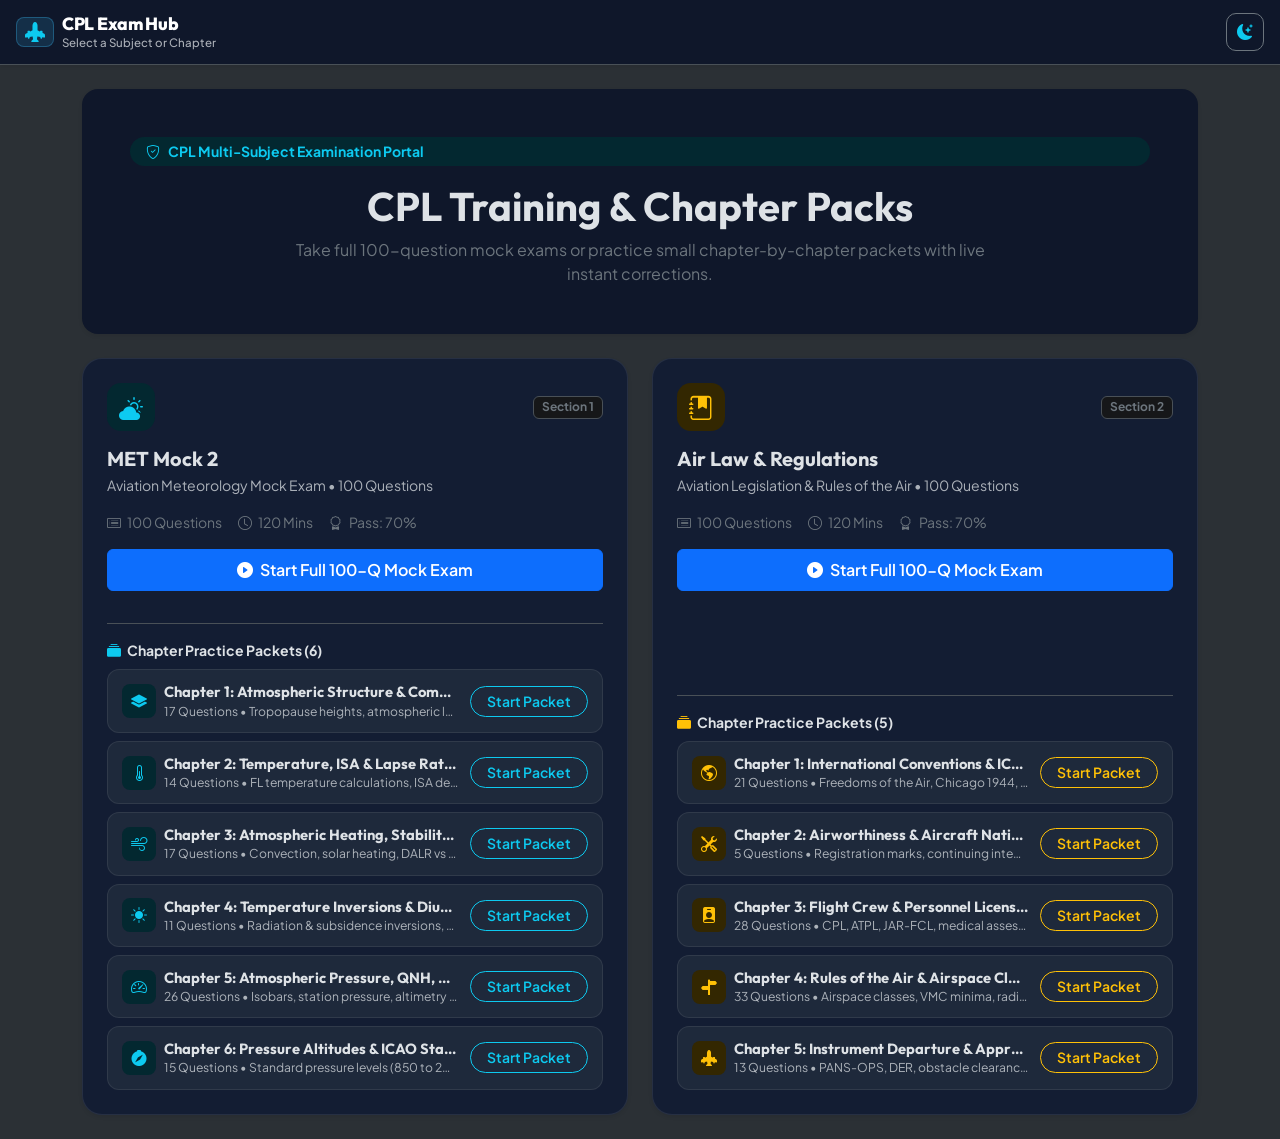
==== commit 667e5b95: "feat: chapter practice packets for Meteorology and Air Law with focused drills and scoring" ====
--- a/index.html
+++ b/index.html
@@ -4,7 +4,7 @@
   <meta charset="UTF-8" />
   <meta name="viewport" content="width=device-width, initial-scale=1.0, maximum-scale=1.0, user-scalable=no" />
   <title>CPL Exam Prep Portal — Multi-Subject Mock Tests</title>
-  <meta name="description" content="Aviation CPL multi-subject mock examination portal with live correction, instant explanations, and analytics." />
+  <meta name="description" content="Aviation CPL multi-subject mock examination portal with chapter packets, live correction, and in-depth explanations." />
   
   <!-- Fonts -->
   <link rel="preconnect" href="https://fonts.googleapis.com" />
@@ -34,7 +34,7 @@
           <span class="brand-badge"><i class="bi bi-airplane-engines-fill text-info"></i></span>
           <div>
             <div class="brand-title" id="navHeaderTitle">CPL Exam Hub</div>
-            <div class="brand-subtitle d-none d-sm-block" id="navHeaderSubtitle">Select a Mock Test</div>
+            <div class="brand-subtitle d-none d-sm-block" id="navHeaderSubtitle">Select a Subject or Chapter</div>
           </div>
         </a>
       </div>
@@ -68,13 +68,13 @@
         <!-- Question Grid Offcanvas Toggle (Mobile only) -->
         <button class="btn btn-outline-info d-none d-flex align-items-center gap-1 px-2 py-1" id="mobileGridBtn" type="button" data-bs-toggle="offcanvas" data-bs-target="#paletteOffcanvas">
           <i class="bi bi-grid-3x3-gap-fill"></i>
-          <span class="small fw-semibold"><span id="mobileAnsweredCount">0</span>/100</span>
+          <span class="small fw-semibold"><span id="mobileAnsweredCount">0</span>/<span id="mobileTotalCount">100</span></span>
         </button>
 
         <!-- Desktop Submit Button (Quiz active only) -->
         <button class="btn btn-primary d-none align-items-center gap-1 fw-semibold" id="topSubmitBtn" type="button">
           <i class="bi bi-check2-circle"></i>
-          <span>Submit Exam</span>
+          <span>Finish Test</span>
         </button>
 
       </div>
@@ -90,7 +90,7 @@
   <div class="container-xl py-3 py-md-4">
     
     <!-- ══════════════════════════════════════════════════════════
-         VIEW 1: SUBJECT HUB / HOME (Scalable Sections)
+         VIEW 1: SUBJECT HUB / HOME (Scalable Sections & Chapters)
          ══════════════════════════════════════════════════════════ -->
     <div class="hub-layout" id="hubView">
       
@@ -99,9 +99,9 @@
         <div class="d-inline-flex align-items-center gap-2 px-3 py-1 rounded-pill bg-info-subtle text-info fw-bold small mb-3">
           <i class="bi bi-shield-check"></i> CPL Multi-Subject Examination Portal
         </div>
-        <h1 class="display-6 fw-bold font-display mb-2">Select Your Mock Examination</h1>
+        <h1 class="display-6 fw-bold font-display mb-2">CPL Training & Chapter Packs</h1>
         <p class="text-secondary max-w-700 mx-auto mb-0">
-          Features live answer correction, in-depth explanations for every choice, and comprehensive score analytics.
+          Take full 100-question mock exams or practice small chapter-by-chapter packets with live instant corrections.
         </p>
       </div>
 
@@ -110,23 +110,10 @@
         <!-- Rendered dynamically from EXAM_REGISTRY in questions.js -->
       </div>
 
-      <!-- Quick Info Guide -->
-      <div class="card border-0 shadow-sm rounded-4 p-4 mt-4 bg-surface">
-        <div class="d-flex align-items-start gap-3">
-          <div class="fs-3 text-info"><i class="bi bi-lightning-charge-fill text-warning"></i></div>
-          <div>
-            <h2 class="h6 fw-bold mb-1">Live Correction & Scoring Enabled</h2>
-            <p class="small text-secondary mb-0">
-              Answers are evaluated in real time upon selection with instant right/wrong visual feedback and deep breakdown explanations at the bottom, followed by a full score report upon completion.
-            </p>
-          </div>
-        </div>
-      </div>
-
     </div>
 
     <!-- ══════════════════════════════════════════════════════════
-         VIEW 2: ACTIVE QUIZ EXAM
+         VIEW 2: ACTIVE QUIZ / CHAPTER PACKET
          ══════════════════════════════════════════════════════════ -->
     <div class="row g-4 d-none" id="quizView">
       
@@ -135,7 +122,7 @@
         <div class="card border-0 shadow-sm rounded-4 question-card p-3 p-md-4">
           
           <!-- Card Header Info -->
-          <div class="d-flex align-items-center justify-content-between flex-wrap gap-2 pb-3 mb-3 border-bottom">
+          <div class="d-flex align-items-center justify-content-between flex-wrap gap-2 pb-3 mb-2 border-bottom">
             <div class="d-flex align-items-baseline gap-2">
               <span class="fs-4 fw-bold text-info" id="currentQNum">Question 1</span>
               <span class="text-secondary small fw-medium" id="totalQuestionsLabel">of 100</span>
@@ -148,6 +135,14 @@
                 <span id="markBtnText">Mark for Review</span>
               </button>
             </div>
+          </div>
+
+          <!-- Chapter Tag Pill -->
+          <div class="mb-3 d-none" id="questionChapterPillWrap">
+            <span class="q-chapter-pill" id="questionChapterPill">
+              <i class="bi bi-bookmark-fill text-info"></i>
+              <span id="questionChapterText">Chapter Topic</span>
+            </span>
           </div>
 
           <!-- Question Text -->
@@ -189,7 +184,7 @@
 
               <div class="col-6 col-sm-3 order-4">
                 <button class="btn btn-success w-100 py-2 fw-semibold d-flex align-items-center justify-content-center gap-1" id="finishBtn" type="button">
-                  <i class="bi bi-flag-fill"></i> Finish Exam
+                  <i class="bi bi-flag-fill"></i> Finish Test
                 </button>
               </div>
 
@@ -239,7 +234,7 @@
             <button type="button" class="btn btn-outline-secondary p-filter-btn" data-filter="unanswered">Pending</button>
           </div>
 
-          <!-- 100 Button Grid -->
+          <!-- Question Button Grid -->
           <div class="palette-grid-scroll mb-3">
             <div class="d-grid grid-cols-5 gap-2" id="questionsGridDesktop">
               <!-- Rendered by JS -->
@@ -248,7 +243,7 @@
 
           <!-- Finish Button in Sidebar -->
           <button class="btn btn-primary w-100 fw-semibold py-2" id="paletteSubmitBtn" type="button">
-            Finish & Review Score
+            Finish & View Score
           </button>
 
         </div>
@@ -311,7 +306,7 @@
             <i class="bi bi-house-door-fill"></i> Subject Hub
           </button>
           <button class="btn btn-primary px-4 py-2 fw-semibold" id="retakeAllBtn" type="button">
-            <i class="bi bi-arrow-repeat"></i> Retake This Mock
+            <i class="bi bi-arrow-repeat"></i> Retake This Test
           </button>
           <button class="btn btn-outline-danger px-4 py-2 fw-semibold" id="retakeMistakesBtn" type="button">
             <i class="bi bi-bullseye"></i> Practice Mistakes Only
@@ -407,11 +402,11 @@
     <div class="modal-dialog modal-dialog-centered">
       <div class="modal-content rounded-4 border-0 shadow">
         <div class="modal-header border-0 pb-0">
-          <h5 class="modal-title fw-bold" id="submitModalLabel">Submit Exam?</h5>
+          <h5 class="modal-title fw-bold" id="submitModalLabel">Finish Test?</h5>
           <button type="button" class="btn-close" data-bs-dismiss="modal" aria-label="Close"></button>
         </div>
         <div class="modal-body py-3">
-          <p class="text-secondary small mb-3">Review your final exam standing before concluding:</p>
+          <p class="text-secondary small mb-3">Review your test standing before concluding:</p>
 
           <div class="row g-2 text-center mb-3">
             <div class="col-4">
@@ -440,7 +435,7 @@
         </div>
         <div class="modal-footer border-0 pt-0">
           <button type="button" class="btn btn-secondary" data-bs-dismiss="modal">Keep Answering</button>
-          <button type="button" class="btn btn-primary fw-semibold" id="modalConfirmBtn">Yes, Submit & View Score</button>
+          <button type="button" class="btn btn-primary fw-semibold" id="modalConfirmBtn">Yes, Finish & View Score</button>
         </div>
       </div>
     </div>
